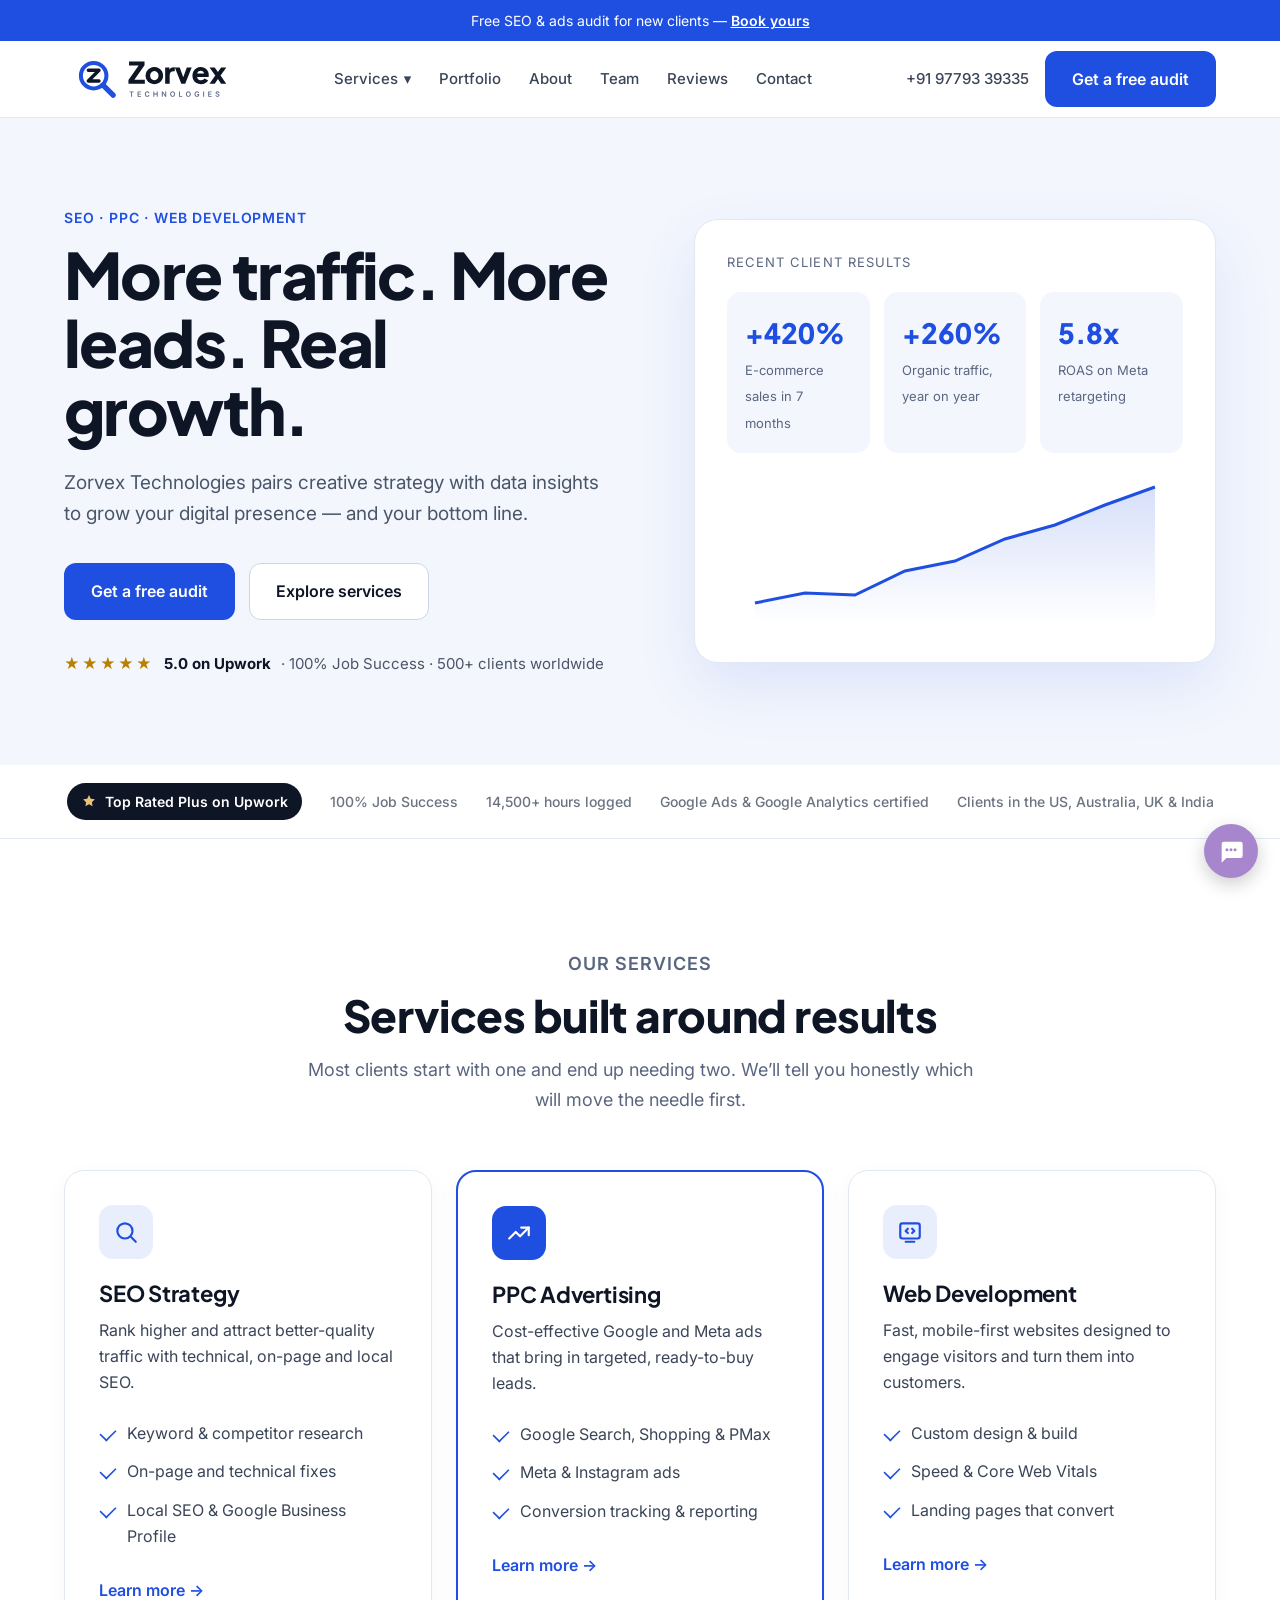
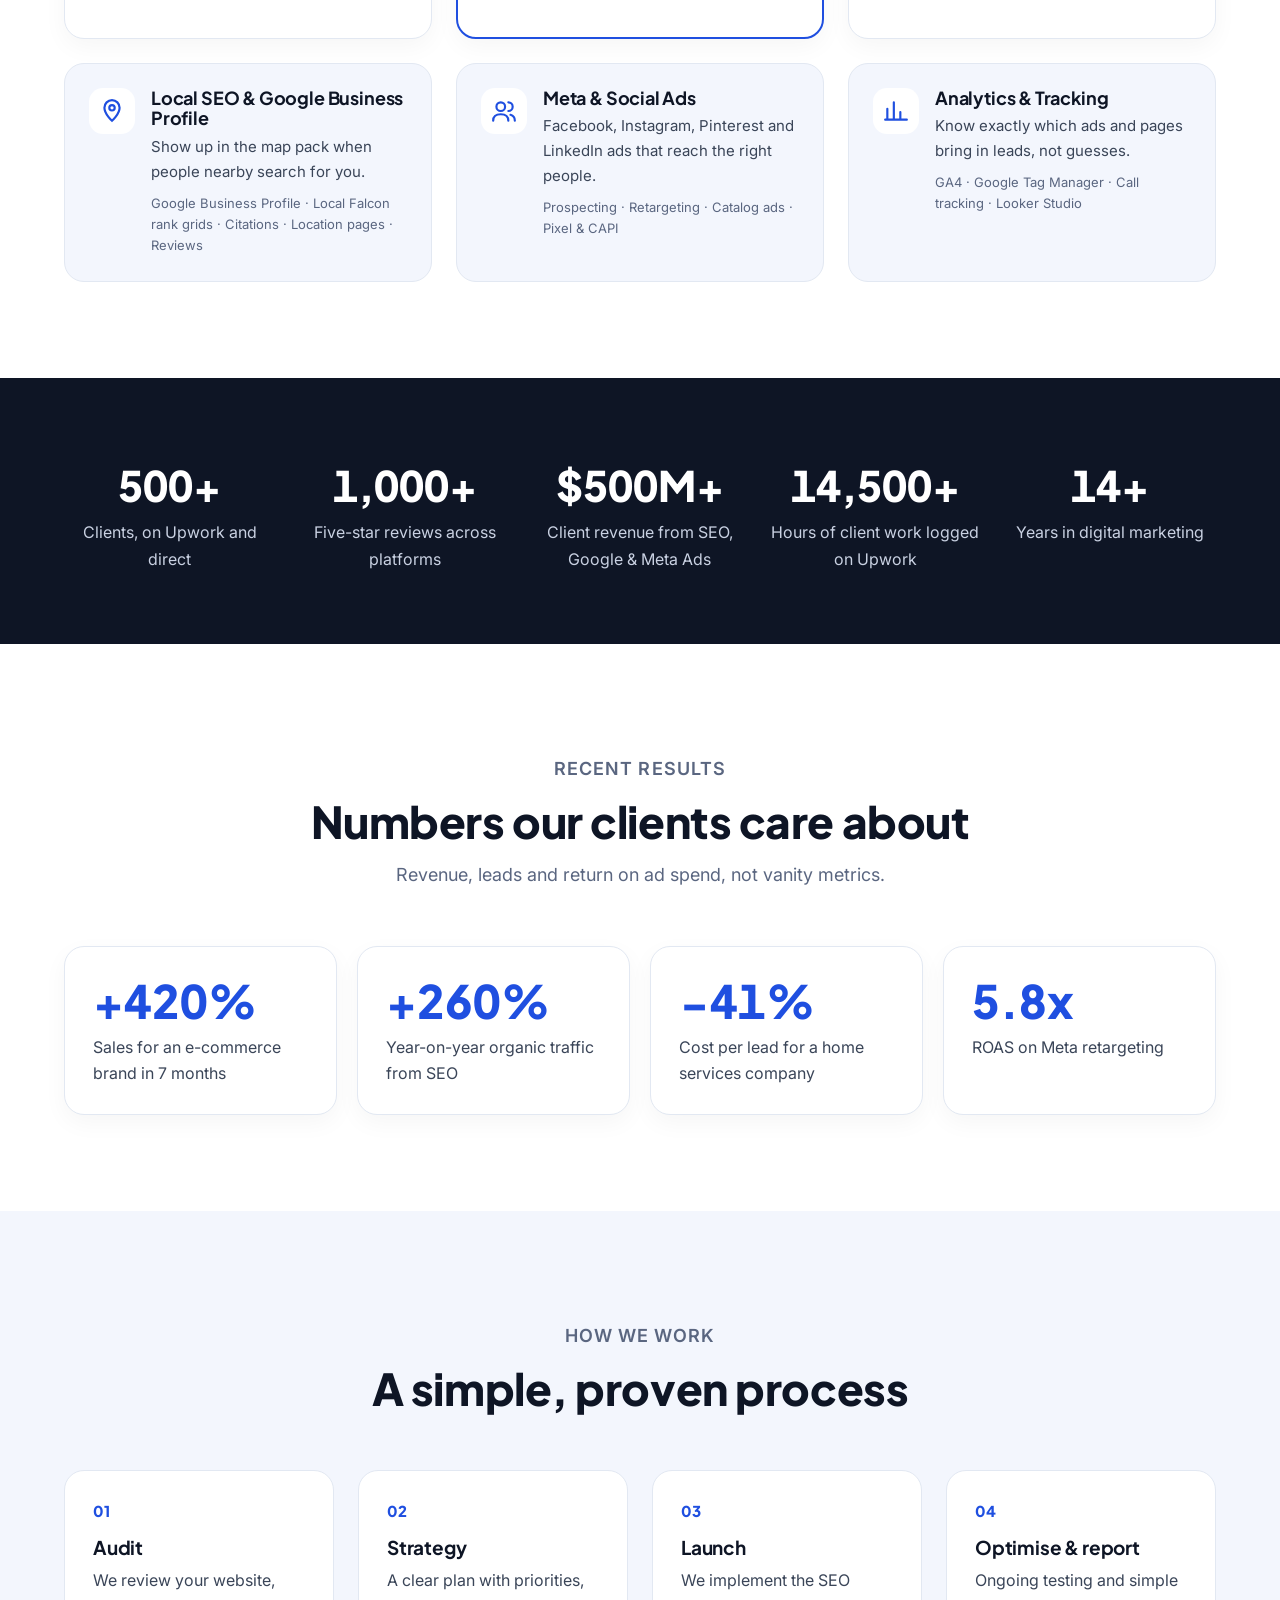
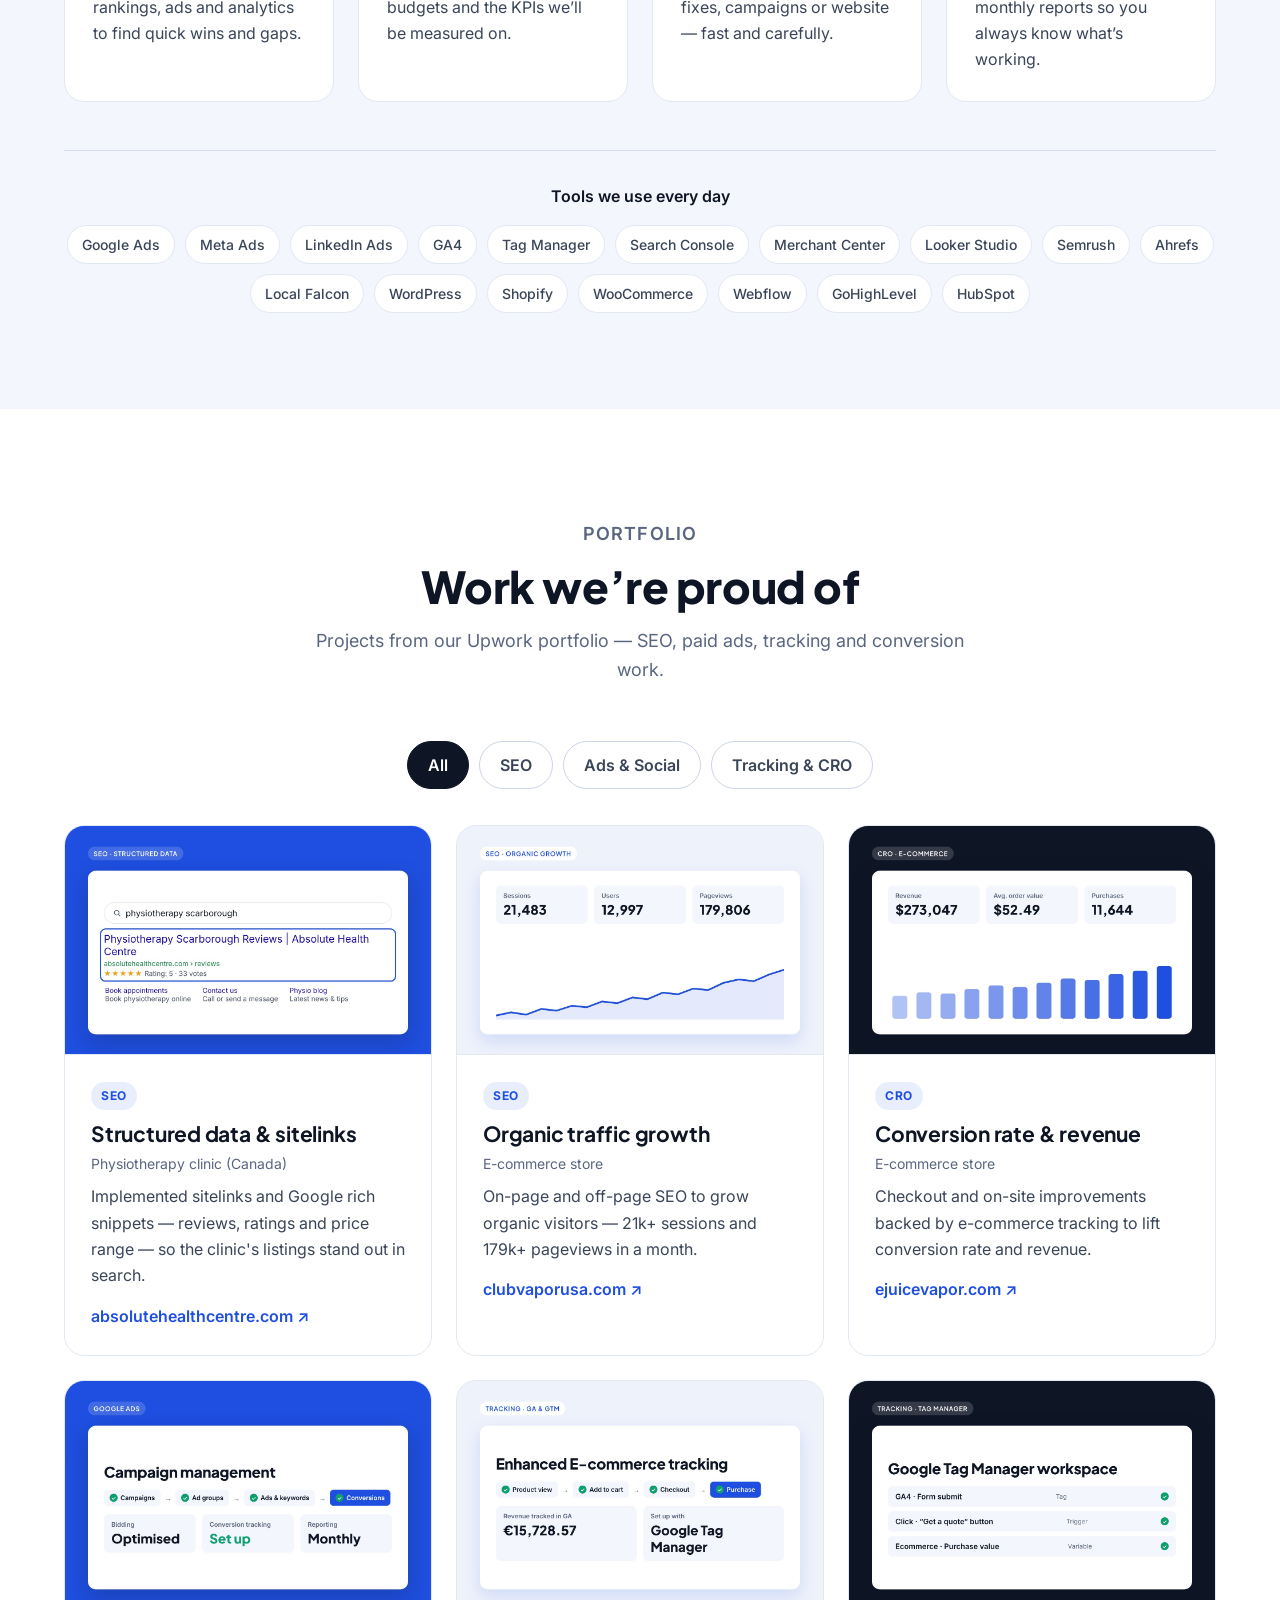
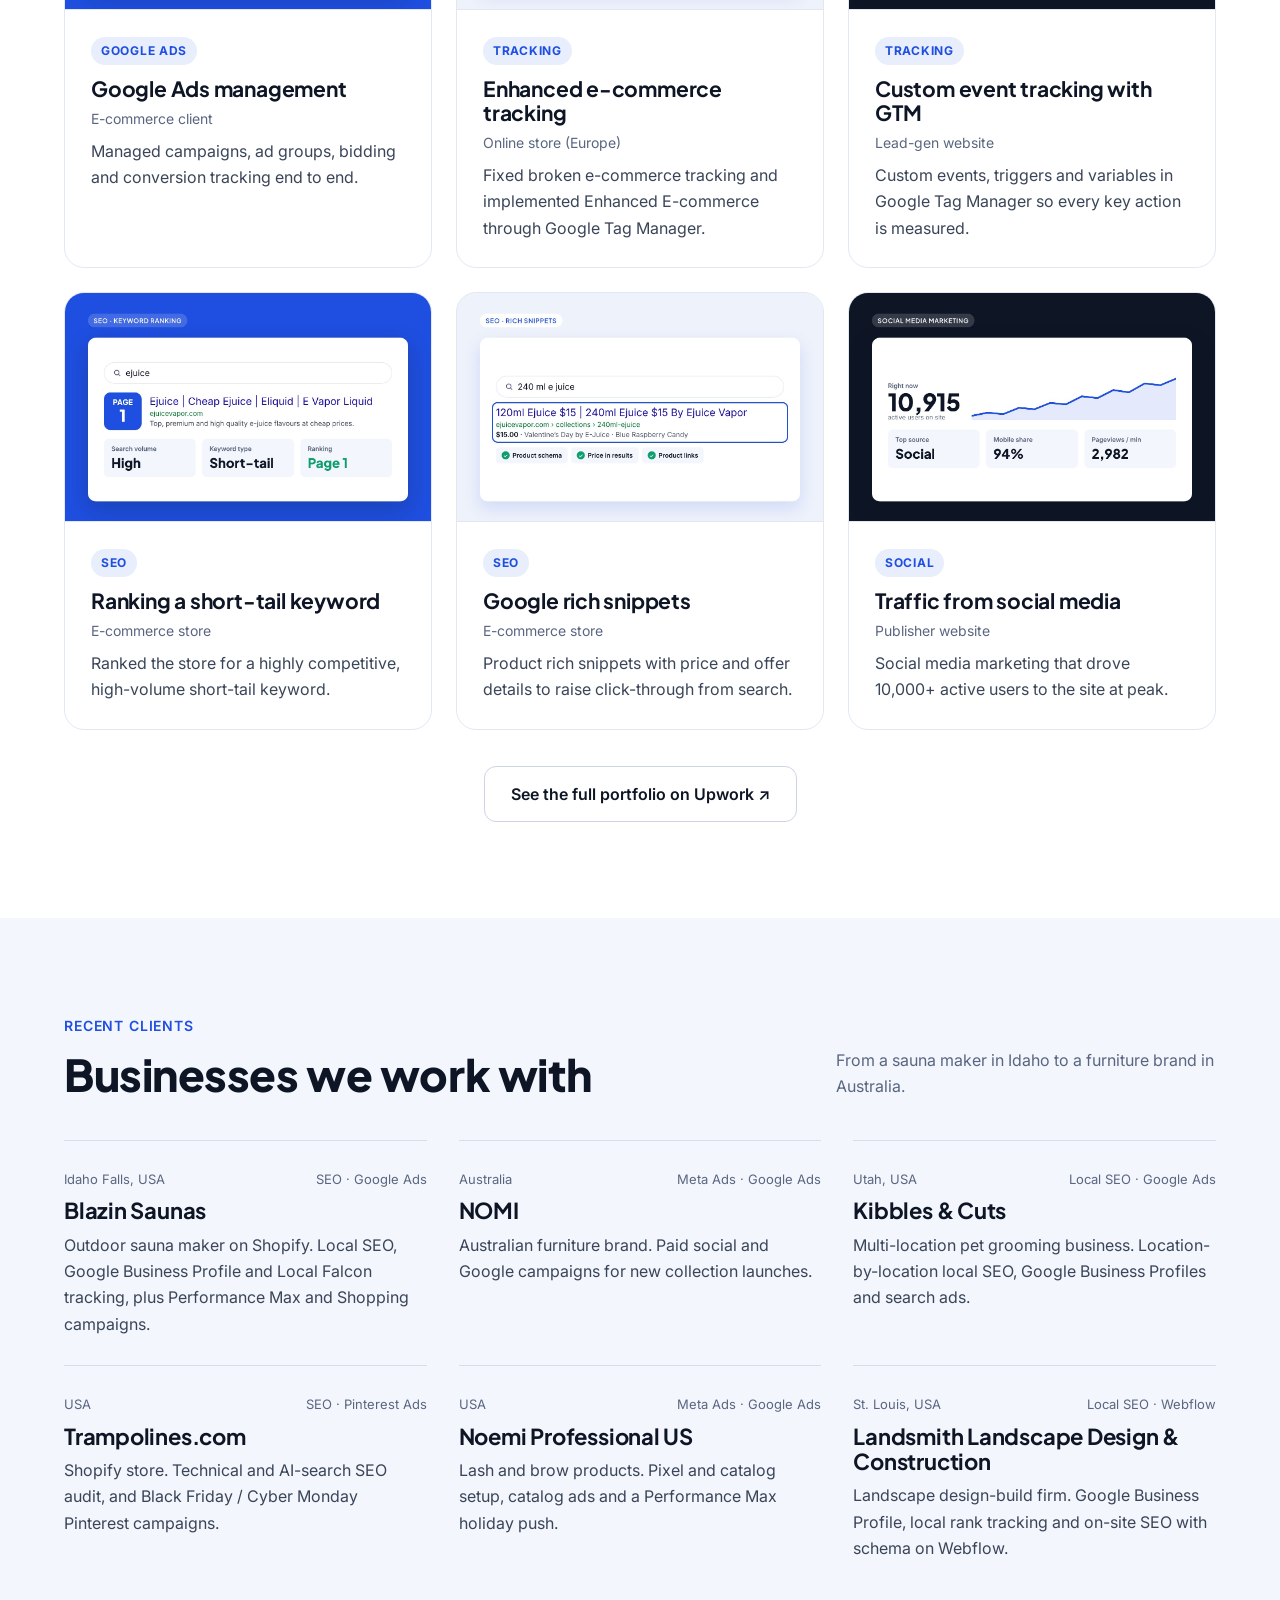
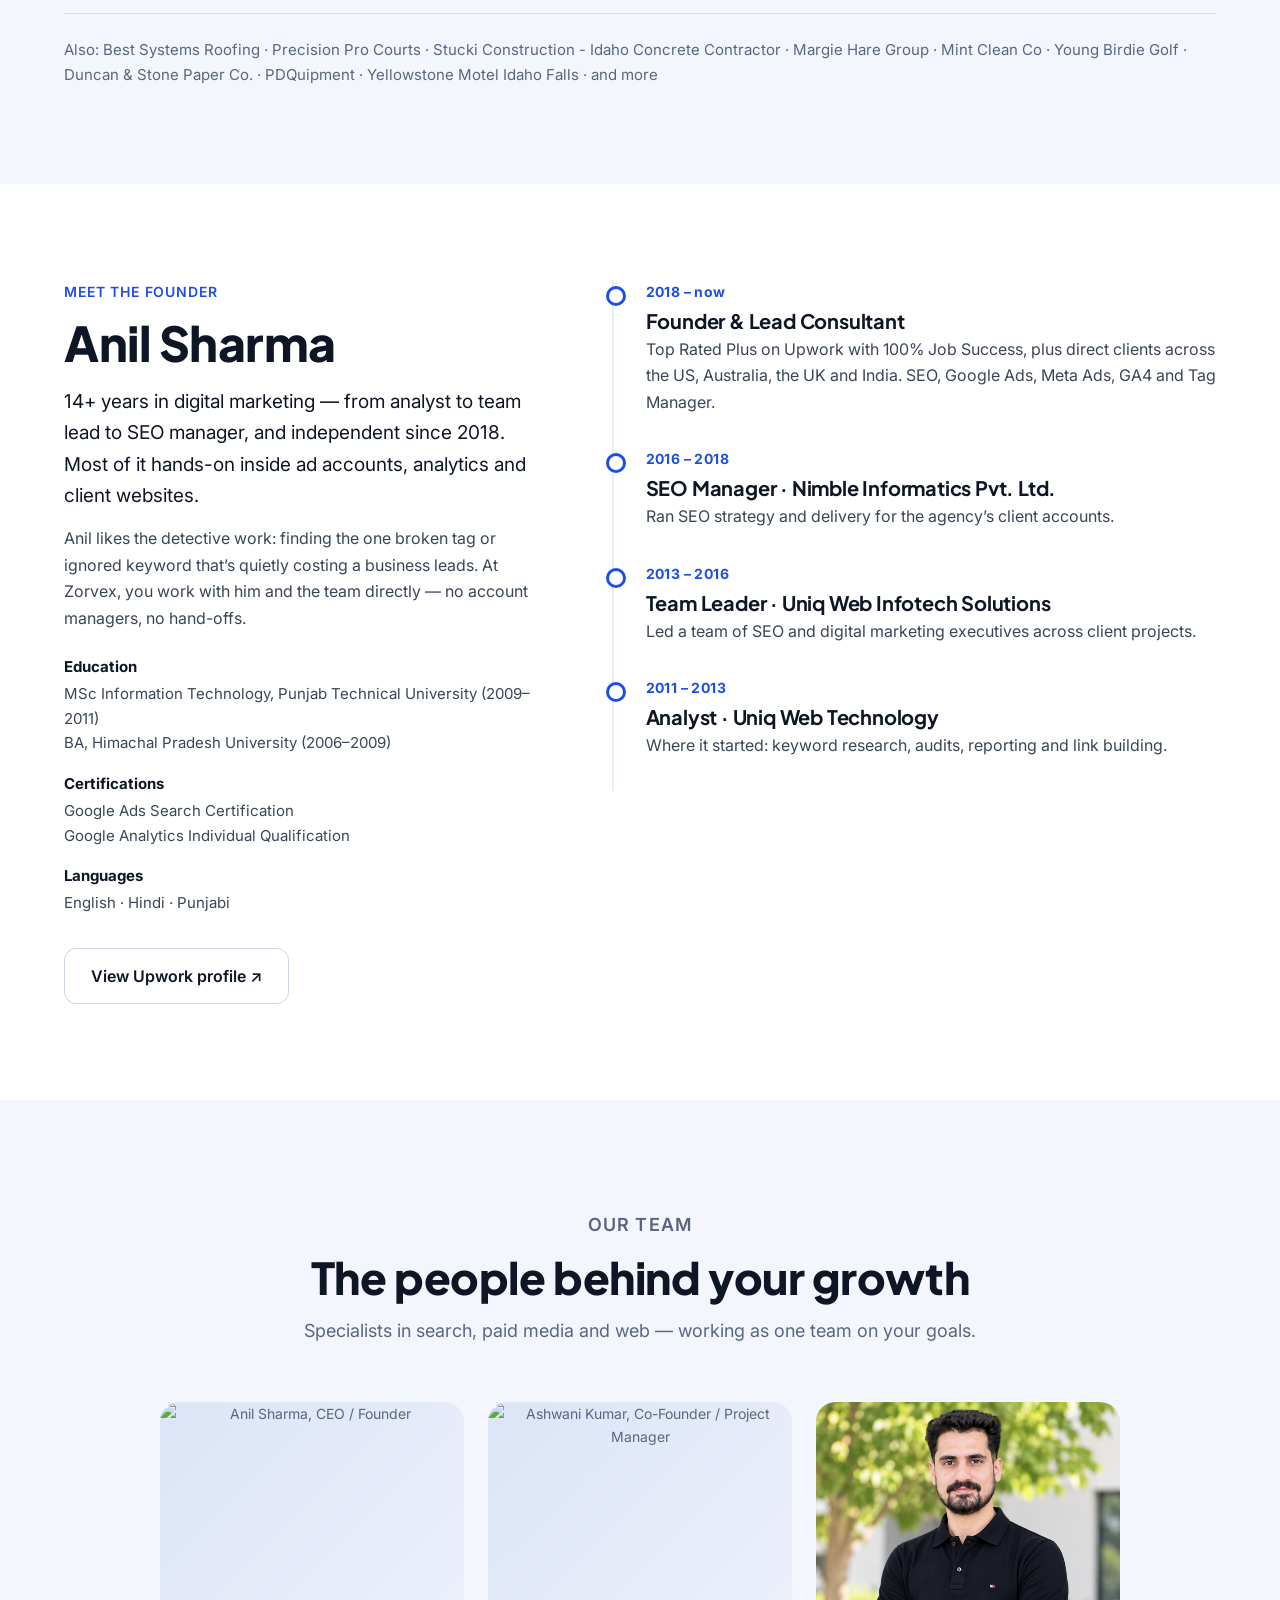
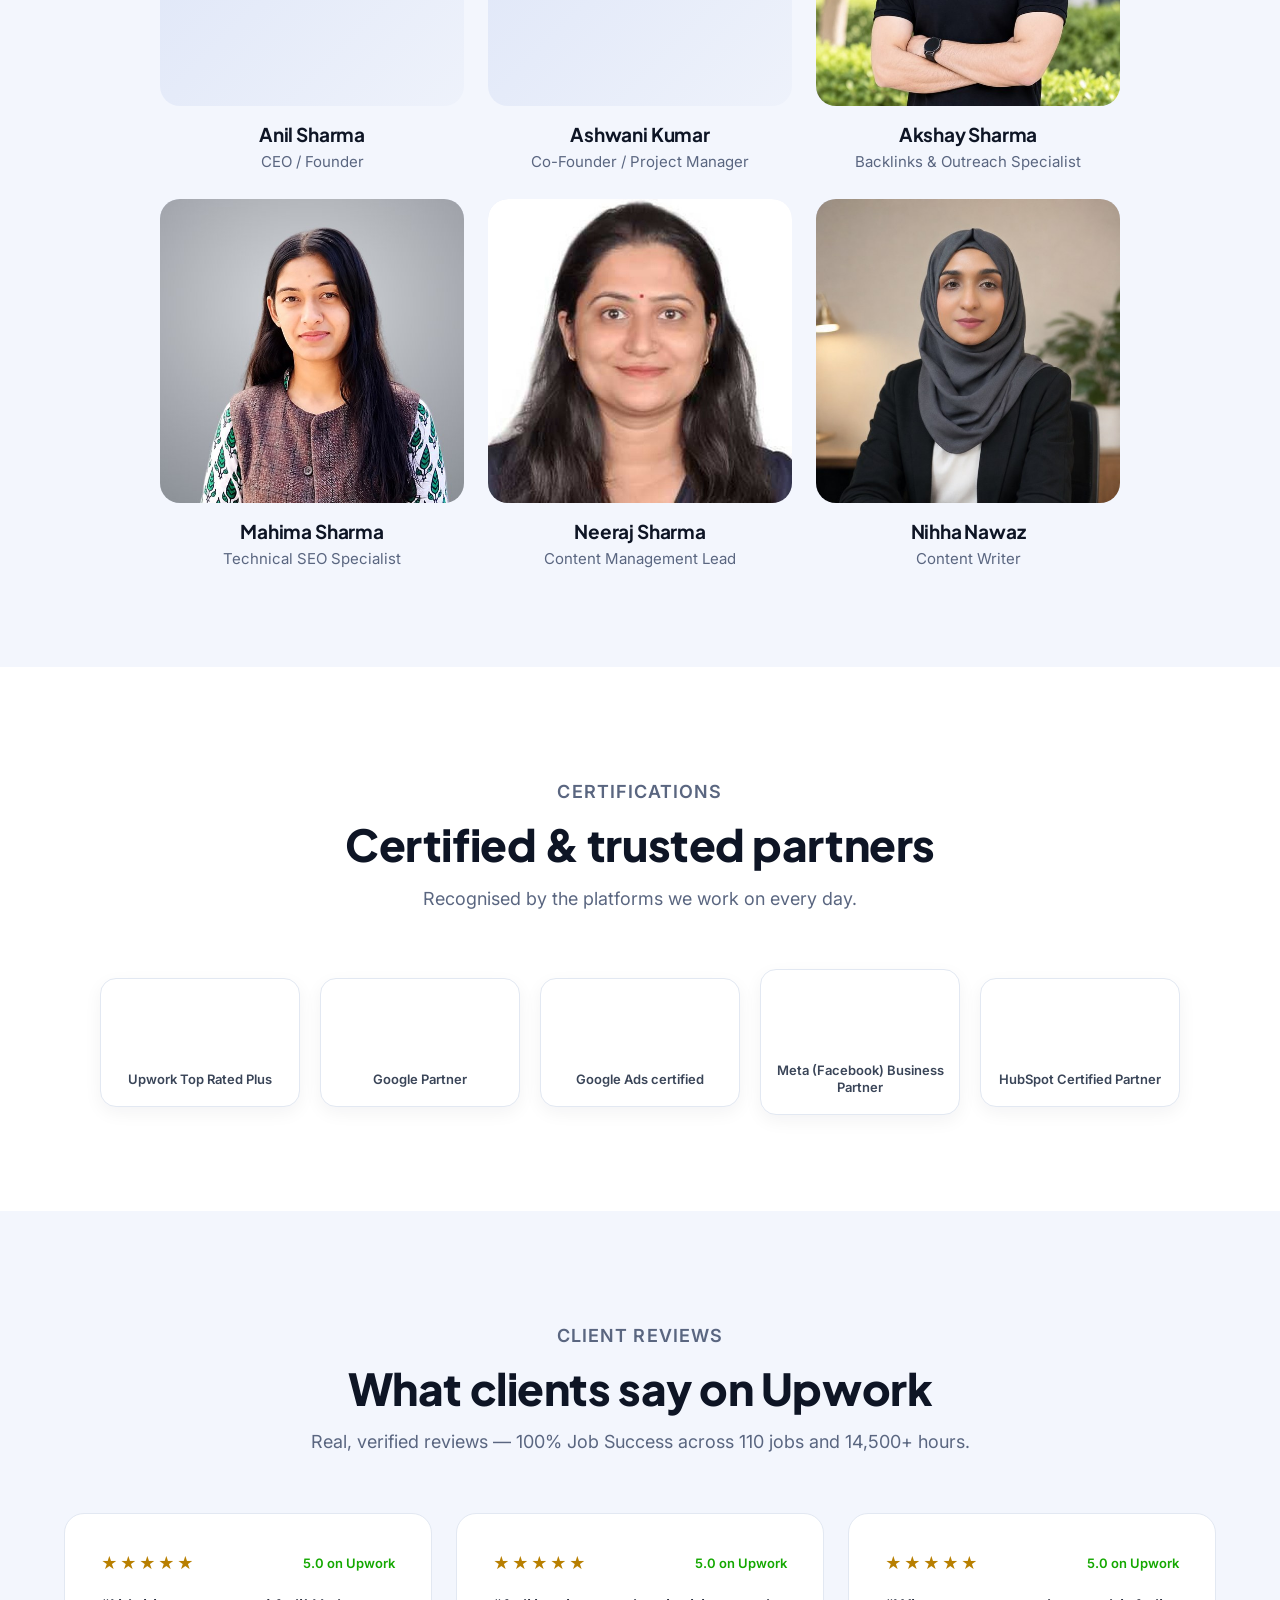
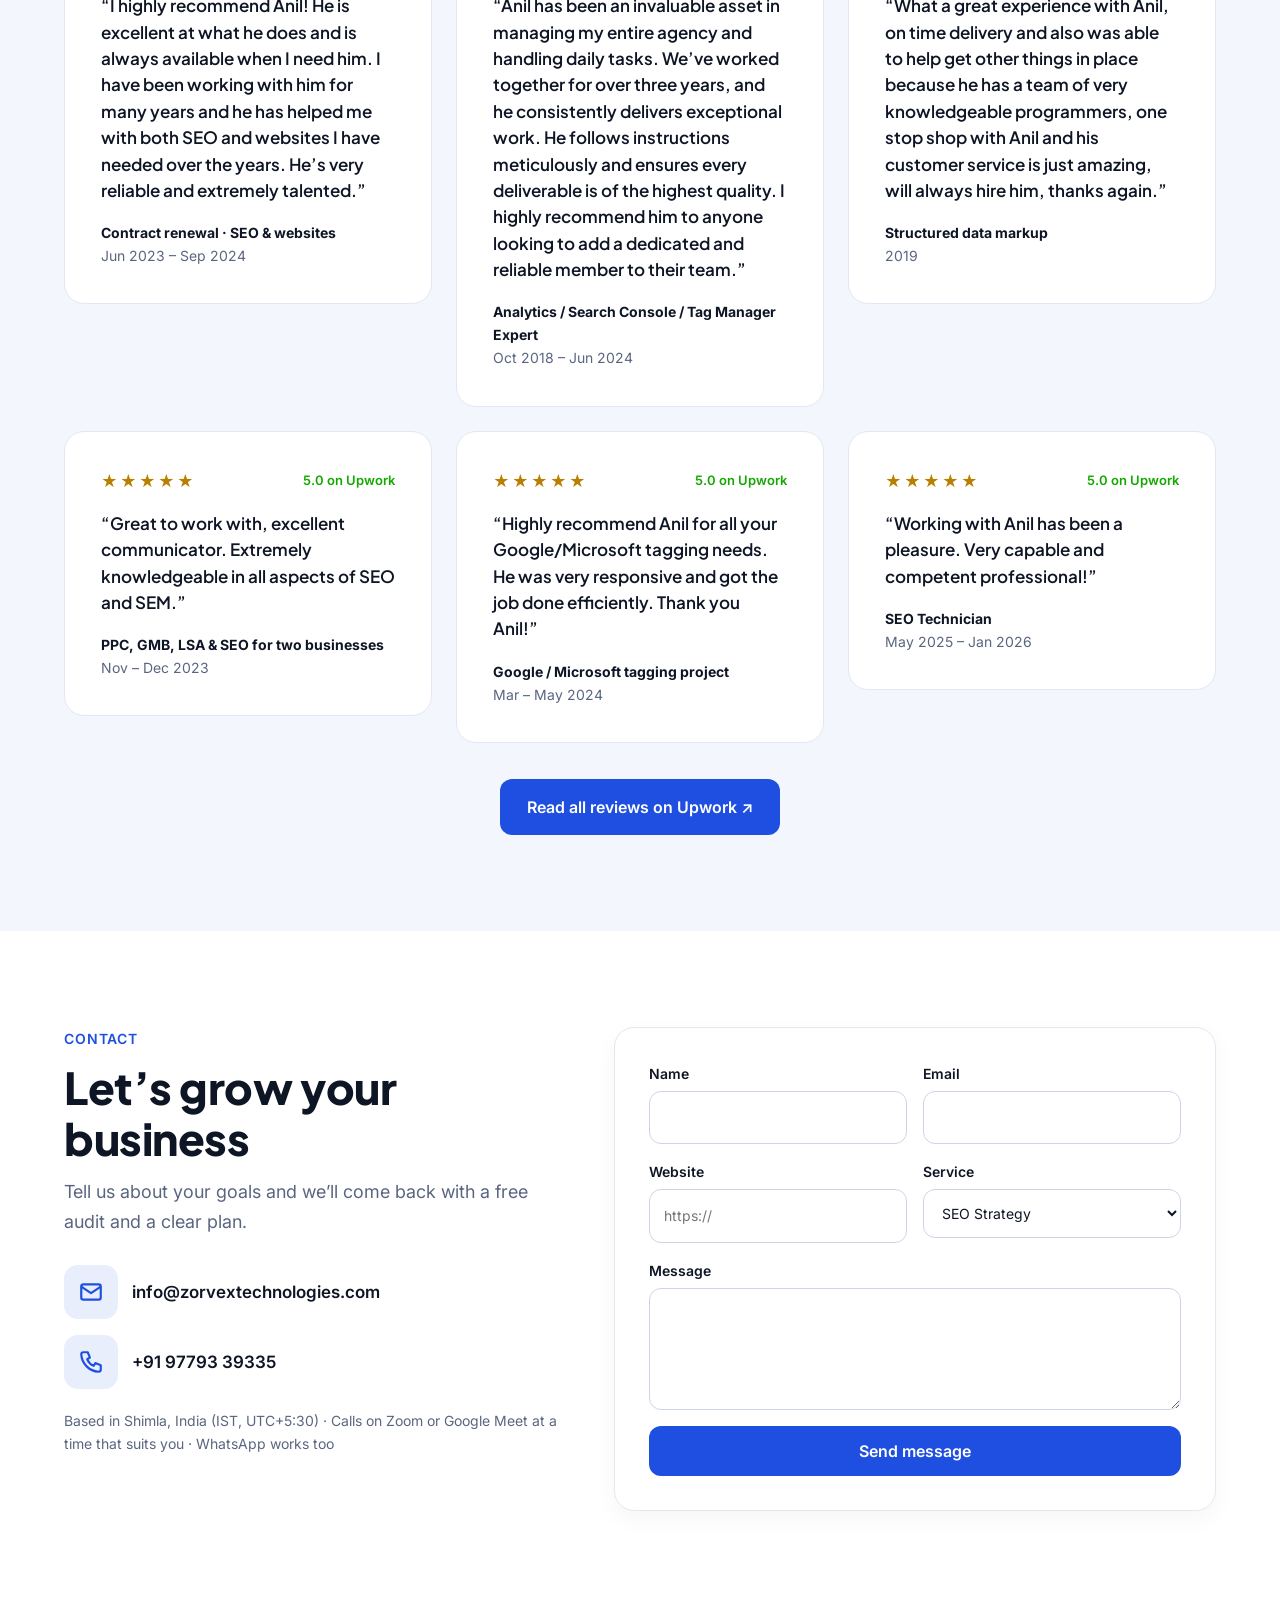
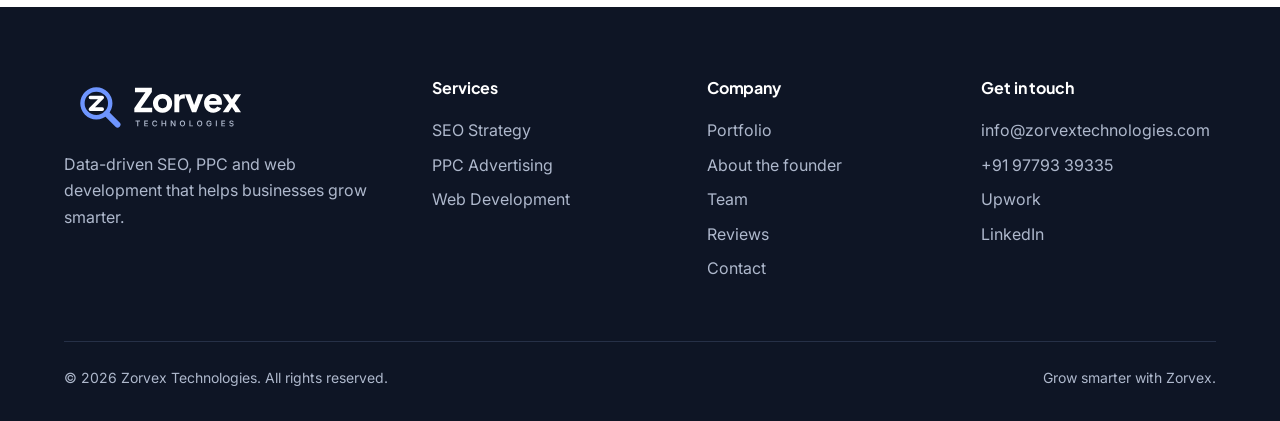
==== index.html @ f55318bd "Mahima Sharma: Technical SEO Specialist" ====
<!doctype html>
<html lang="en">
<head>
<meta charset="utf-8">
<meta name="viewport" content="width=device-width, initial-scale=1">
<!-- Google Tag Manager -->
<script>(function(w,d,s,l,i){w[l]=w[l]||[];w[l].push({'gtm.start':
new Date().getTime(),event:'gtm.js'});var f=d.getElementsByTagName(s)[0],
j=d.createElement(s),dl=l!='dataLayer'?'&l='+l:'';j.async=true;j.src=
'https://www.googletagmanager.com/gtm.js?id='+i+dl;f.parentNode.insertBefore(j,f);
})(window,document,'script','dataLayer','GTM-MH3J6WDZ');</script>
<!-- End Google Tag Manager -->
<title>SEO, Google Ads &amp; Web Development Agency | Zorvex Technologies</title>
<meta name="description" content="Zorvex Technologies is a digital marketing agency for SEO, Google &amp; Meta Ads, GA4 tracking and web development. Top Rated Plus on Upwork. Get a free audit.">
<meta name="robots" content="index, follow">
<link rel="canonical" href="https://zorvextechnologies.com/">
<meta name="theme-color" content="#1F4FE0">
<meta property="og:type" content="website">
<meta property="og:site_name" content="Zorvex Technologies">
<meta property="og:title" content="SEO, Google Ads &amp; Web Development Agency | Zorvex Technologies">
<meta property="og:description" content="Zorvex Technologies is a digital marketing agency for SEO, Google &amp; Meta Ads, GA4 tracking and web development. Top Rated Plus on Upwork. Get a free audit.">
<meta property="og:url" content="https://zorvextechnologies.com/">
<meta property="og:image" content="https://zorvextechnologies.com/assets/og-image.jpg">
<meta property="og:image:width" content="1200">
<meta property="og:image:height" content="630">
<meta property="og:locale" content="en_US">
<meta name="twitter:card" content="summary_large_image">
<meta name="twitter:title" content="SEO, Google Ads &amp; Web Development Agency | Zorvex Technologies">
<meta name="twitter:description" content="Zorvex Technologies is a digital marketing agency for SEO, Google &amp; Meta Ads, GA4 tracking and web development. Top Rated Plus on Upwork. Get a free audit.">
<meta name="twitter:image" content="https://zorvextechnologies.com/assets/og-image.jpg">
<script type="application/ld+json">{"@context": "https://schema.org", "@graph": [{"@type": "ProfessionalService", "@id": "https://zorvextechnologies.com/#organization", "name": "Zorvex Technologies", "url": "https://zorvextechnologies.com/", "logo": "https://zorvextechnologies.com/assets/zorvex-icon-512.png", "image": "https://zorvextechnologies.com/assets/og-image.jpg", "description": "Digital marketing agency offering SEO, Google Ads, Meta Ads, analytics tracking and web development for businesses in the US, Australia, the UK and India.", "email": "info@zorvextechnologies.com", "telephone": "+91-97793-39335", "address": {"@type": "PostalAddress", "addressLocality": "Shimla", "addressRegion": "Himachal Pradesh", "addressCountry": "IN"}, "areaServed": ["United States", "Australia", "United Kingdom", "India"], "founder": {"@type": "Person", "name": "Anil Sharma", "jobTitle": "Founder", "sameAs": ["https://www.upwork.com/freelancers/anils177", "https://www.linkedin.com/in/seo-expert-in-himachal-pradesh/", "https://anilsharma.co/"]}, "knowsAbout": ["Search Engine Optimization", "Local SEO", "Google Ads", "Meta Ads", "Google Analytics 4", "Google Tag Manager", "Web Development"], "sameAs": ["https://www.upwork.com/freelancers/anils177"]}, {"@type": "WebSite", "@id": "https://zorvextechnologies.com/#website", "url": "https://zorvextechnologies.com/", "name": "Zorvex Technologies", "publisher": {"@id": "https://zorvextechnologies.com/#organization"}}]}</script>
<link rel="preconnect" href="https://fonts.googleapis.com">
<link rel="preconnect" href="https://fonts.gstatic.com" crossorigin>
<link href="https://fonts.googleapis.com/css2?family=Plus+Jakarta+Sans:wght@600;700;800&family=Inter:wght@400;500;600&display=swap" rel="stylesheet">
<link rel="stylesheet" href="/assets/style.css?v=9">
<link rel="icon" href="/assets/favicon.svg" type="image/svg+xml">
<link rel="icon" href="/assets/favicon-32.png" sizes="32x32" type="image/png">
<link rel="apple-touch-icon" href="/assets/apple-touch-icon.png">
</head>
<body>
<!-- Google Tag Manager (noscript) -->
<noscript><iframe src="https://www.googletagmanager.com/ns.html?id=GTM-MH3J6WDZ" height="0" width="0" style="display:none;visibility:hidden"></iframe></noscript>
<!-- End Google Tag Manager (noscript) -->
<div class="topbar">Free SEO &amp; ads audit for new clients — <a href="/#contact">Book yours</a></div>
<header class="site-header">
  <div class="container header-inner">
    <a class="logo" href="/"><img src="/assets/zorvex-logo-horizontal.svg" alt="Zorvex Technologies" width="176" height="44"></a>
    <nav class="nav" aria-label="Main">
      <div class="nav-dropdown">
        <button type="button" aria-haspopup="true">Services <span aria-hidden="true">▾</span></button>
        <div class="dropdown-menu">
          <a href="/seo-services">SEO Strategy</a>
          <a href="/ppc-advertising">PPC Advertising</a>
          <a href="/web-development">Web Development</a>
        </div>
      </div>
      <a href="/#portfolio">Portfolio</a>
      <a href="/#about">About</a>
      <a href="/#team">Team</a>
      <a href="/#reviews">Reviews</a>
      <a href="/#contact">Contact</a>
    </nav>
    <div class="header-cta">
      <a class="header-phone" href="tel:+919779339335">+91 97793 39335</a>
      <a class="btn btn-primary" href="/#contact">Get a free audit</a>
      <button class="menu-toggle" type="button" aria-label="Open menu" aria-expanded="false">
        <svg width="22" height="22" viewBox="0 0 24 24" fill="none" stroke="#0E1525" stroke-width="2" stroke-linecap="round" aria-hidden="true"><path d="M4 7h16M4 12h16M4 17h16"/></svg>
      </button>
    </div>
  </div>
</header>
<main>

<section class="hero">
  <div class="container hero-inner">
    <div>
      <p class="eyebrow">SEO · PPC · Web Development</p>
      <h1>More traffic. More leads. Real growth.</h1>
      <p class="hero-lead">Zorvex Technologies pairs creative strategy with data insights to grow your digital presence — and your bottom line.</p>
      <div class="hero-actions">
        <a class="btn btn-primary" href="#contact">Get a free audit</a>
        <a class="btn btn-outline" href="#services">Explore services</a>
      </div>
      <div class="rating"><span class="stars" aria-hidden="true">★★★★★</span><strong style="color:#0E1525">5.0 on Upwork</strong> · 100% Job Success · 500+ clients worldwide</div>
    </div>
    <div class="hero-card" aria-label="Example client results">
      <p class="label">Recent client results</p>
      <div class="metric-grid">
        <div class="metric"><strong>+420%</strong><span>E-commerce sales in 7 months</span></div>
        <div class="metric"><strong>+260%</strong><span>Organic traffic, year on year</span></div>
        <div class="metric"><strong>5.8x</strong><span>ROAS on Meta retargeting</span></div>
      </div>
      <svg viewBox="0 0 400 150" aria-hidden="true"><defs><linearGradient id="g" x1="0" x2="0" y1="0" y2="1"><stop offset="0" stop-color="#1F4FE0" stop-opacity=".18"/><stop offset="1" stop-color="#1F4FE0" stop-opacity="0"/></linearGradient></defs><path d="M0 130 L50 120 L100 122 L150 98 L200 88 L250 66 L300 52 L350 32 L400 14 L400 150 L0 150Z" fill="url(#g)"/><polyline fill="none" stroke="#1F4FE0" stroke-width="3" points="0,130 50,120 100,122 150,98 200,88 250,66 300,52 350,32 400,14"/></svg>
    </div>
  </div>
</section>

<section class="trust-strip" aria-label="Track record">
  <div class="container trust-inner">
    <a class="trust-badge" href="https://www.upwork.com/freelancers/anils177" target="_blank" rel="noopener"><svg width="16" height="16" viewBox="0 0 24 24" fill="#E8C27A" aria-hidden="true"><path d="M12 3l2.7 5.6 6.1.9-4.4 4.3 1 6.1L12 17l-5.4 2.9 1-6.1L3.2 9.5l6.1-.9z"/></svg>Top Rated Plus on Upwork</a>
    <span>100% Job Success</span><span>14,500+ hours logged</span><span>Google Ads &amp; Google Analytics certified</span><span>Clients in the US, Australia, UK &amp; India</span>
  </div>
</section>

<section class="section" id="services">
  <div class="container">
    <div class="section-head">
      <p class="eyebrow">Our services</p>
      <h2>Services built around results</h2>
      <p>Most clients start with one and end up needing two. We’ll tell you honestly which will move the needle first.</p>
    </div>
    <div class="grid-3">
      <article class="card"><div class="icon-box"><svg viewBox="0 0 24 24" fill="none" stroke-width="2" stroke-linecap="round" aria-hidden="true"><circle cx="11" cy="11" r="7"/><path d="M21 21l-4.3-4.3"/></svg></div><h3>SEO Strategy</h3><p>Rank higher and attract better-quality traffic with technical, on-page and local SEO.</p><ul><li>Keyword &amp; competitor research</li><li>On-page and technical fixes</li><li>Local SEO &amp; Google Business Profile</li></ul><a class="card-link" href="/seo-services">Learn more →</a></article>
      <article class="card featured"><div class="icon-box"><svg viewBox="0 0 24 24" fill="none" stroke-width="2" stroke-linecap="round" stroke-linejoin="round" aria-hidden="true"><path d="M3 17l6-6 4 4 8-8"/><path d="M14 7h7v7"/></svg></div><h3>PPC Advertising</h3><p>Cost-effective Google and Meta ads that bring in targeted, ready-to-buy leads.</p><ul><li>Google Search, Shopping &amp; PMax</li><li>Meta &amp; Instagram ads</li><li>Conversion tracking &amp; reporting</li></ul><a class="card-link" href="/ppc-advertising">Learn more →</a></article>
      <article class="card"><div class="icon-box"><svg viewBox="0 0 24 24" fill="none" stroke-width="2" stroke-linecap="round" stroke-linejoin="round" aria-hidden="true"><rect x="3" y="4" width="18" height="14" rx="2"/><path d="M8 21h8M10 9l-2 2 2 2M14 9l2 2-2 2"/></svg></div><h3>Web Development</h3><p>Fast, mobile-first websites designed to engage visitors and turn them into customers.</p><ul><li>Custom design &amp; build</li><li>Speed &amp; Core Web Vitals</li><li>Landing pages that convert</li></ul><a class="card-link" href="/web-development">Learn more →</a></article>
    </div>
    <div class="more-services">
      <div class="mini-card"><span class="icon-box"><svg viewBox="0 0 24 24" fill="none" stroke-width="2" aria-hidden="true"><path d="M12 21s7-6.2 7-12a7 7 0 10-14 0c0 5.8 7 12 7 12z"/><circle cx="12" cy="9" r="2.5"/></svg></span><div><h3>Local SEO &amp; Google Business Profile</h3><p>Show up in the map pack when people nearby search for you.</p><p class="mini-points">Google Business Profile · Local Falcon rank grids · Citations · Location pages · Reviews</p></div></div><div class="mini-card"><span class="icon-box"><svg viewBox="0 0 24 24" fill="none" stroke-width="2" stroke-linecap="round" aria-hidden="true"><circle cx="9" cy="8" r="4"/><path d="M2 21c0-4 3-6 7-6s7 2 7 6M16 4a4 4 0 010 8M22 21c0-3-2-5-4-5.5"/></svg></span><div><h3>Meta &amp; Social Ads</h3><p>Facebook, Instagram, Pinterest and LinkedIn ads that reach the right people.</p><p class="mini-points">Prospecting · Retargeting · Catalog ads · Pixel &amp; CAPI</p></div></div><div class="mini-card"><span class="icon-box"><svg viewBox="0 0 24 24" fill="none" stroke-width="2" stroke-linecap="round" aria-hidden="true"><path d="M4 20V10M10 20V4M16 20v-7M22 20H2"/></svg></span><div><h3>Analytics &amp; Tracking</h3><p>Know exactly which ads and pages bring in leads, not guesses.</p><p class="mini-points">GA4 · Google Tag Manager · Call tracking · Looker Studio</p></div></div>
    </div>
  </div>
</section>

<section class="section-dark">
  <div class="container" style="padding:72px 24px">
    <div class="stats stats-5"><div><strong>500+</strong>Clients, on Upwork and direct</div><div><strong>1,000+</strong>Five-star reviews across platforms</div><div><strong>$500M+</strong>Client revenue from SEO, Google &amp; Meta Ads</div><div><strong>14,500+</strong>Hours of client work logged on Upwork</div><div><strong>14+</strong>Years in digital marketing</div></div>
  </div>
</section>

<section class="section">
  <div class="container">
    <div class="section-head"><p class="eyebrow">Recent results</p><h2>Numbers our clients care about</h2><p>Revenue, leads and return on ad spend, not vanity metrics.</p></div>
    <div class="results-grid"><div class="result-card"><strong>+420%</strong><span>Sales for an e-commerce brand in 7 months</span></div><div class="result-card"><strong>+260%</strong><span>Year-on-year organic traffic from SEO</span></div><div class="result-card"><strong>−41%</strong><span>Cost per lead for a home services company</span></div><div class="result-card"><strong>5.8x</strong><span>ROAS on Meta retargeting</span></div></div>
  </div>
</section>

<section class="section section-soft">
  <div class="container">
    <div class="section-head">
      <p class="eyebrow">How we work</p>
      <h2>A simple, proven process</h2>
    </div>
    <div class="steps">
      <div class="step"><h3>Audit</h3><p>We review your website, rankings, ads and analytics to find quick wins and gaps.</p></div>
      <div class="step"><h3>Strategy</h3><p>A clear plan with priorities, budgets and the KPIs we’ll be measured on.</p></div>
      <div class="step"><h3>Launch</h3><p>We implement the SEO fixes, campaigns or website — fast and carefully.</p></div>
      <div class="step"><h3>Optimise &amp; report</h3><p>Ongoing testing and simple monthly reports so you always know what’s working.</p></div>
    </div>
    <div class="tools"><p>Tools we use every day</p><ul><li>Google Ads</li><li>Meta Ads</li><li>LinkedIn Ads</li><li>GA4</li><li>Tag Manager</li><li>Search Console</li><li>Merchant Center</li><li>Looker Studio</li><li>Semrush</li><li>Ahrefs</li><li>Local Falcon</li><li>WordPress</li><li>Shopify</li><li>WooCommerce</li><li>Webflow</li><li>GoHighLevel</li><li>HubSpot</li></ul></div>
  </div>
</section>

<section class="section" id="portfolio">
  <div class="container">
    <div class="section-head">
      <p class="eyebrow">Portfolio</p>
      <h2>Work we’re proud of</h2>
      <p>Projects from our Upwork portfolio — SEO, paid ads, tracking and conversion work.</p>
    </div>
    <div class="filters" role="group" aria-label="Filter projects">
      <button class="filter-btn active" type="button" data-filter="all">All</button>
      <button class="filter-btn" type="button" data-filter="seo">SEO</button>
      <button class="filter-btn" type="button" data-filter="ads">Ads &amp; Social</button>
      <button class="filter-btn" type="button" data-filter="tracking">Tracking &amp; CRO</button>
    </div>
    <div class="grid-3"><article class="project" data-cat="seo"><div class="project-media"><img src="/assets/portfolio/structured-data.jpg?v=2" alt="Structured data &amp; sitelinks — project screenshot" loading="lazy" width="640" height="400"></div><div class="project-body"><span class="tag">SEO</span><h3>Structured data &amp; sitelinks</h3><p class="project-client">Physiotherapy clinic (Canada)</p><p>Implemented sitelinks and Google rich snippets — reviews, ratings and price range — so the clinic's listings stand out in search.</p><a class="card-link" href="https://absolutehealthcentre.com/" target="_blank" rel="noopener">absolutehealthcentre.com ↗</a></div></article><article class="project" data-cat="seo"><div class="project-media"><img src="/assets/portfolio/organic-traffic.jpg?v=2" alt="Organic traffic growth — project screenshot" loading="lazy" width="640" height="400"></div><div class="project-body"><span class="tag">SEO</span><h3>Organic traffic growth</h3><p class="project-client">E-commerce store</p><p>On-page and off-page SEO to grow organic visitors — 21k+ sessions and 179k+ pageviews in a month.</p><a class="card-link" href="https://clubvaporusa.com/" target="_blank" rel="noopener">clubvaporusa.com ↗</a></div></article><article class="project" data-cat="tracking"><div class="project-media"><img src="/assets/portfolio/conversion-rate.jpg?v=2" alt="Conversion rate &amp; revenue — project screenshot" loading="lazy" width="640" height="400"></div><div class="project-body"><span class="tag">CRO</span><h3>Conversion rate &amp; revenue</h3><p class="project-client">E-commerce store</p><p>Checkout and on-site improvements backed by e-commerce tracking to lift conversion rate and revenue.</p><a class="card-link" href="https://ejuicevapor.com/" target="_blank" rel="noopener">ejuicevapor.com ↗</a></div></article><article class="project" data-cat="ads"><div class="project-media"><img src="/assets/portfolio/google-ads.jpg?v=2" alt="Google Ads management — project screenshot" loading="lazy" width="640" height="400"></div><div class="project-body"><span class="tag">Google Ads</span><h3>Google Ads management</h3><p class="project-client">E-commerce client</p><p>Managed campaigns, ad groups, bidding and conversion tracking end to end.</p></div></article><article class="project" data-cat="tracking"><div class="project-media"><img src="/assets/portfolio/enhanced-ecommerce.jpg?v=2" alt="Enhanced e-commerce tracking — project screenshot" loading="lazy" width="640" height="400"></div><div class="project-body"><span class="tag">Tracking</span><h3>Enhanced e-commerce tracking</h3><p class="project-client">Online store (Europe)</p><p>Fixed broken e-commerce tracking and implemented Enhanced E-commerce through Google Tag Manager.</p></div></article><article class="project" data-cat="tracking"><div class="project-media"><img src="/assets/portfolio/custom-event-gtm.jpg?v=2" alt="Custom event tracking with GTM — project screenshot" loading="lazy" width="640" height="400"></div><div class="project-body"><span class="tag">Tracking</span><h3>Custom event tracking with GTM</h3><p class="project-client">Lead-gen website</p><p>Custom events, triggers and variables in Google Tag Manager so every key action is measured.</p></div></article><article class="project" data-cat="seo"><div class="project-media"><img src="/assets/portfolio/short-tail-seo.jpg?v=2" alt="Ranking a short-tail keyword — project screenshot" loading="lazy" width="640" height="400"></div><div class="project-body"><span class="tag">SEO</span><h3>Ranking a short-tail keyword</h3><p class="project-client">E-commerce store</p><p>Ranked the store for a highly competitive, high-volume short-tail keyword.</p></div></article><article class="project" data-cat="seo"><div class="project-media"><img src="/assets/portfolio/rich-snippets.jpg?v=2" alt="Google rich snippets — project screenshot" loading="lazy" width="640" height="400"></div><div class="project-body"><span class="tag">SEO</span><h3>Google rich snippets</h3><p class="project-client">E-commerce store</p><p>Product rich snippets with price and offer details to raise click-through from search.</p></div></article><article class="project" data-cat="ads"><div class="project-media"><img src="/assets/portfolio/social-traffic.jpg?v=2" alt="Traffic from social media — project screenshot" loading="lazy" width="640" height="400"></div><div class="project-body"><span class="tag">Social</span><h3>Traffic from social media</h3><p class="project-client">Publisher website</p><p>Social media marketing that drove 10,000+ active users to the site at peak.</p></div></article></div>
    <p style="text-align:center;margin-top:36px"><a class="btn btn-outline" href="https://www.upwork.com/freelancers/anils177" target="_blank" rel="noopener">See the full portfolio on Upwork ↗</a></p>
  </div>
</section>

<section class="section section-soft" id="clients">
  <div class="container">
    <div class="row-head"><div><p class="eyebrow">Recent clients</p><h2>Businesses we work with</h2></div><p style="max-width:380px;color:#5A6680">From a sauna maker in Idaho to a furniture brand in Australia.</p></div>
    <div class="clients-grid"><article class="client"><p class="client-meta"><span>Idaho Falls, USA</span><span>SEO · Google Ads</span></p><h3>Blazin Saunas</h3><p>Outdoor sauna maker on Shopify. Local SEO, Google Business Profile and Local Falcon tracking, plus Performance Max and Shopping campaigns.</p></article><article class="client"><p class="client-meta"><span>Australia</span><span>Meta Ads · Google Ads</span></p><h3>NOMI</h3><p>Australian furniture brand. Paid social and Google campaigns for new collection launches.</p></article><article class="client"><p class="client-meta"><span>Utah, USA</span><span>Local SEO · Google Ads</span></p><h3>Kibbles &amp; Cuts</h3><p>Multi-location pet grooming business. Location-by-location local SEO, Google Business Profiles and search ads.</p></article><article class="client"><p class="client-meta"><span>USA</span><span>SEO · Pinterest Ads</span></p><h3>Trampolines.com</h3><p>Shopify store. Technical and AI-search SEO audit, and Black Friday / Cyber Monday Pinterest campaigns.</p></article><article class="client"><p class="client-meta"><span>USA</span><span>Meta Ads · Google Ads</span></p><h3>Noemi Professional US</h3><p>Lash and brow products. Pixel and catalog setup, catalog ads and a Performance Max holiday push.</p></article><article class="client"><p class="client-meta"><span>St. Louis, USA</span><span>Local SEO · Webflow</span></p><h3>Landsmith Landscape Design &amp; Construction</h3><p>Landscape design-build firm. Google Business Profile, local rank tracking and on-site SEO with schema on Webflow.</p></article></div>
    <p class="also">Also: Best Systems Roofing · Precision Pro Courts · Stucki Construction - Idaho Concrete Contractor · Margie Hare Group · Mint Clean Co · Young Birdie Golf · Duncan &amp; Stone Paper Co. · PDQuipment · Yellowstone Motel Idaho Falls · and more</p>
  </div>
</section>

<section class="section" id="about">
  <div class="container founder">
    <div class="founder-intro">
      <p class="eyebrow">Meet the founder</p>
      <h2>Anil Sharma</h2>
      <p class="founder-lead">14+ years in digital marketing — from analyst to team lead to SEO manager, and independent since 2018. Most of it hands-on inside ad accounts, analytics and client websites.</p>
      <p>Anil likes the detective work: finding the one broken tag or ignored keyword that’s quietly costing a business leads. At Zorvex, you work with him and the team directly — no account managers, no hand-offs.</p>
      <dl class="founder-facts">
        <div><dt>Education</dt><dd>MSc Information Technology, Punjab Technical University (2009–2011)<br>BA, Himachal Pradesh University (2006–2009)</dd></div>
        <div><dt>Certifications</dt><dd>Google Ads Search Certification<br>Google Analytics Individual Qualification</dd></div>
        <div><dt>Languages</dt><dd>English · Hindi · Punjabi</dd></div>
      </dl>
      <a class="btn btn-outline" href="https://www.upwork.com/freelancers/anils177" target="_blank" rel="noopener" style="margin-top:8px">View Upwork profile ↗</a>
    </div>
    <ol class="timeline"><li><span class="tl-year">2018 – now</span><div><h3>Founder &amp; Lead Consultant</h3><p>Top Rated Plus on Upwork with 100% Job Success, plus direct clients across the US, Australia, the UK and India. SEO, Google Ads, Meta Ads, GA4 and Tag Manager.</p></div></li><li><span class="tl-year">2016 – 2018</span><div><h3>SEO Manager · Nimble Informatics Pvt. Ltd.</h3><p>Ran SEO strategy and delivery for the agency’s client accounts.</p></div></li><li><span class="tl-year">2013 – 2016</span><div><h3>Team Leader · Uniq Web Infotech Solutions</h3><p>Led a team of SEO and digital marketing executives across client projects.</p></div></li><li><span class="tl-year">2011 – 2013</span><div><h3>Analyst · Uniq Web Technology</h3><p>Where it started: keyword research, audits, reporting and link building.</p></div></li></ol>
  </div>
</section>

<section class="section section-soft" id="team">
  <div class="container">
    <div class="section-head">
      <p class="eyebrow">Our team</p>
      <h2>The people behind your growth</h2>
      <p>Specialists in search, paid media and web — working as one team on your goals.</p>
    </div>
    <div class="grid-3 team-grid">
      <div class="member"><div class="avatar has-bio" tabindex="0" aria-label="Anil Sharma: show bio"><img src="https://uniqwebinfotech.com/wp-content/uploads/2021/08/145297904_4933394603401630_9110171836226956619_n.jpg" onerror="this.onerror=null;this.src='https://uniqwebinfotech.com/wp-content/uploads/2021/08/145297904_4933394603401630_9110171836226956619_n-150x150.jpg'" alt="Anil Sharma, CEO / Founder" loading="lazy" width="300" height="300"><div class="member-overlay"><p>Founder with 14+ years in SEO and paid ads. Top Rated Plus on Upwork, Anil sets the strategy and still works hands-on in client accounts.</p></div></div><h3>Anil Sharma</h3><p>CEO / Founder</p></div>
      <div class="member"><div class="avatar has-bio" tabindex="0" aria-label="Ashwani Kumar: show bio"><img src="https://uniqwebinfotech.com/wp-content/uploads/2021/08/51112675_2244197755822751_1738142791898234880_n.jpg" onerror="this.onerror=null;this.src='https://uniqwebinfotech.com/wp-content/uploads/2021/08/51112675_2244197755822751_1738142791898234880_n-150x150.jpg'" alt="Ashwani Kumar, Co-Founder / Project Manager" loading="lazy" width="300" height="300"><div class="member-overlay"><p>Co-founder and project manager. Ashwani keeps every project on schedule, coordinates the team and makes sure clients always know what’s next.</p></div></div><h3>Ashwani Kumar</h3><p>Co-Founder / Project Manager</p></div>
      <div class="member"><div class="avatar has-bio" tabindex="0" aria-label="Akshay Sharma: show bio"><img src="/assets/team/akshay-sharma.jpg" alt="Akshay Sharma, Backlinks &amp; Outreach Specialist" loading="lazy" width="300" height="300"><div class="member-overlay"><p>Finds the right websites, builds relationships with their editors and earns high-quality backlinks that grow our clients’ authority and rankings.</p></div></div><h3>Akshay Sharma</h3><p>Backlinks &amp; Outreach Specialist</p></div>
      <div class="member"><div class="avatar has-bio" tabindex="0" aria-label="Mahima Sharma: show bio"><img src="/assets/team/mahima-sharma.jpg" alt="Mahima Sharma, Technical SEO Specialist" loading="lazy" width="300" height="300"><div class="member-overlay"><p>Audits site speed, crawling, indexing and structured data, then fixes the technical issues that stop clients’ pages from ranking.</p></div></div><h3>Mahima Sharma</h3><p>Technical SEO Specialist</p></div>
      <div class="member"><div class="avatar has-bio" tabindex="0" aria-label="Neeraj Sharma: show bio"><img src="/assets/team/neeraj-sharma.jpg" alt="Neeraj Sharma, Content Management Lead" loading="lazy" width="300" height="300"><div class="member-overlay"><p>Leads content at Zorvex, planning and editing the website copy, service pages and blog posts that help clients rank and win enquiries.</p></div></div><h3>Neeraj Sharma</h3><p>Content Management Lead</p></div>
      <div class="member"><div class="avatar has-bio" tabindex="0" aria-label="Nihha Nawaz: show bio"><img src="/assets/team/nihha-nawaz.jpg" alt="Nihha Nawaz, Content Writer" loading="lazy" width="300" height="300"><div class="member-overlay"><p>Writes the blog posts, service pages and web copy that turn search traffic into enquiries. Clear, friendly and written for real readers first.</p></div></div><h3>Nihha Nawaz</h3><p>Content Writer</p></div>
    </div>
  </div>
</section>

<section class="section badges" aria-labelledby="cert-title">
  <div class="container">
    <div class="section-head"><p class="eyebrow">Certifications</p><h2 id="cert-title">Certified &amp; trusted partners</h2><p>Recognised by the platforms we work on every day.</p></div>
    <ul class="badge-row"><li><img src="https://anilsharma.co/wp-content/uploads/2023/02/top-rated-plus-x2-1.png" alt="" loading="lazy"><span>Upwork Top Rated Plus</span></li><li><img src="https://anilsharma.co/wp-content/uploads/2023/02/Google-Partner.png" alt="" loading="lazy"><span>Google Partner</span></li><li><img src="https://anilsharma.co/wp-content/uploads/2023/02/Google-certification-1024x351-1.jpeg" alt="" loading="lazy"><span>Google Ads certified</span></li><li><img src="https://anilsharma.co/wp-content/uploads/2023/02/Fb-Partner.jpg" alt="" loading="lazy"><span>Meta (Facebook) Business Partner</span></li><li><img src="https://anilsharma.co/wp-content/uploads/2023/02/HubSpot-certified-partner-2.png" alt="" loading="lazy"><span>HubSpot Certified Partner</span></li></ul>
  </div>
</section>

<section class="section section-soft" id="reviews">
  <div class="container">
    <div class="section-head"><p class="eyebrow">Client reviews</p><h2>What clients say on Upwork</h2><p>Real, verified reviews — 100% Job Success across 110 jobs and 14,500+ hours.</p></div>
    <div class="reviews-grid"><figure class="quote review"><div class="review-top"><span class="stars" aria-label="5 out of 5 stars">★★★★★</span><span class="review-src">5.0 on Upwork</span></div><blockquote>“I highly recommend Anil! He is excellent at what he does and is always available when I need him. I have been working with him for many years and he has helped me with both SEO and websites I have needed over the years. He’s very reliable and extremely talented.”</blockquote><figcaption><strong>Contract renewal · SEO &amp; websites</strong><span>Jun 2023 – Sep 2024</span></figcaption></figure><figure class="quote review"><div class="review-top"><span class="stars" aria-label="5 out of 5 stars">★★★★★</span><span class="review-src">5.0 on Upwork</span></div><blockquote>“Anil has been an invaluable asset in managing my entire agency and handling daily tasks. We’ve worked together for over three years, and he consistently delivers exceptional work. He follows instructions meticulously and ensures every deliverable is of the highest quality. I highly recommend him to anyone looking to add a dedicated and reliable member to their team.”</blockquote><figcaption><strong>Analytics / Search Console / Tag Manager Expert</strong><span>Oct 2018 – Jun 2024</span></figcaption></figure><figure class="quote review"><div class="review-top"><span class="stars" aria-label="5 out of 5 stars">★★★★★</span><span class="review-src">5.0 on Upwork</span></div><blockquote>“What a great experience with Anil, on time delivery and also was able to help get other things in place because he has a team of very knowledgeable programmers, one stop shop with Anil and his customer service is just amazing, will always hire him, thanks again.”</blockquote><figcaption><strong>Structured data markup</strong><span>2019</span></figcaption></figure><figure class="quote review"><div class="review-top"><span class="stars" aria-label="5 out of 5 stars">★★★★★</span><span class="review-src">5.0 on Upwork</span></div><blockquote>“Great to work with, excellent communicator. Extremely knowledgeable in all aspects of SEO and SEM.”</blockquote><figcaption><strong>PPC, GMB, LSA &amp; SEO for two businesses</strong><span>Nov – Dec 2023</span></figcaption></figure><figure class="quote review"><div class="review-top"><span class="stars" aria-label="5 out of 5 stars">★★★★★</span><span class="review-src">5.0 on Upwork</span></div><blockquote>“Highly recommend Anil for all your Google/Microsoft tagging needs. He was very responsive and got the job done efficiently. Thank you Anil!”</blockquote><figcaption><strong>Google / Microsoft tagging project</strong><span>Mar – May 2024</span></figcaption></figure><figure class="quote review"><div class="review-top"><span class="stars" aria-label="5 out of 5 stars">★★★★★</span><span class="review-src">5.0 on Upwork</span></div><blockquote>“Working with Anil has been a pleasure. Very capable and competent professional!”</blockquote><figcaption><strong>SEO Technician</strong><span>May 2025 – Jan 2026</span></figcaption></figure></div>
    <p style="text-align:center;margin-top:36px"><a class="btn btn-primary" href="https://www.upwork.com/freelancers/anils177" target="_blank" rel="noopener">Read all reviews on Upwork ↗</a></p>
  </div>
</section>

<section class="section" id="contact">
  <div class="container contact-grid">
    <div>
      <p class="eyebrow">Contact</p>
      <h2 style="font-size:clamp(30px,3.6vw,44px);font-weight:800">Let’s grow your business</h2>
      <p style="margin-top:14px;font-size:18px;color:#5A6680">Tell us about your goals and we’ll come back with a free audit and a clear plan.</p>
      <div class="contact-list">
        <a href="mailto:info@zorvextechnologies.com"><span class="icon-box"><svg viewBox="0 0 24 24" fill="none" stroke-width="2" stroke-linejoin="round" aria-hidden="true"><rect x="3" y="5" width="18" height="14" rx="2"/><path d="M3 7l9 6 9-6"/></svg></span>info@zorvextechnologies.com</a>
        <a href="tel:+919779339335"><span class="icon-box"><svg viewBox="0 0 24 24" fill="none" stroke-width="2" stroke-linejoin="round" aria-hidden="true"><path d="M5 3h4l2 5-2.5 1.5a11 11 0 006 6L16 13l5 2v4a2 2 0 01-2 2A17 17 0 013 5a2 2 0 012-2z"/></svg></span>+91 97793 39335</a>
      </div>
      <p class="contact-note">Based in Shimla, India (IST, UTC+5:30) · Calls on Zoom or Google Meet at a time that suits you · WhatsApp works too</p>
    </div>
    <form class="form card" action="https://formsubmit.co/anilsharma01sharma@gmail.com" method="POST">
      <input type="hidden" name="_subject" value="New enquiry from zorvextechnologies.com">
      <input type="hidden" name="_template" value="table">
      <input type="hidden" name="_captcha" value="false">
      <input type="hidden" name="_next" value="https://zorvextechnologies.com/thank-you">
      <input type="text" name="_honey" tabindex="-1" autocomplete="off" aria-hidden="true" style="position:absolute;left:-9999px;width:1px;height:1px;opacity:0">
      <div class="form-row">
        <label>Name<input type="text" name="name" required autocomplete="name"></label>
        <label>Email<input type="email" name="email" required autocomplete="email"></label>
      </div>
      <div class="form-row">
        <label>Website<input type="url" name="website" placeholder="https://"></label>
        <label>Service
          <select name="service"><option>SEO Strategy</option><option>PPC Advertising</option><option>Web Development</option><option>Not sure yet</option></select>
        </label>
      </div>
      <label>Message<textarea name="message" rows="4" required></textarea></label>
      <button class="btn btn-primary" type="submit">Send message</button>
    </form>
  </div>
</section>
</main>
<footer class="site-footer">
  <div class="container">
    <div class="footer-grid">
      <div>
        <a class="logo" href="/"><img src="/assets/zorvex-logo-horizontal-white.svg" alt="Zorvex Technologies" width="192" height="48"></a>
        <p style="margin-top:16px;max-width:320px">Data-driven SEO, PPC and web development that helps businesses grow smarter.</p>
      </div>
      <div>
        <h4>Services</h4>
        <a href="/seo-services">SEO Strategy</a>
        <a href="/ppc-advertising">PPC Advertising</a>
        <a href="/web-development">Web Development</a>
      </div>
      <div>
        <h4>Company</h4>
        <a href="/#portfolio">Portfolio</a>
        <a href="/#about">About the founder</a>
        <a href="/#team">Team</a>
        <a href="/#reviews">Reviews</a>
        <a href="/#contact">Contact</a>
      </div>
      <div>
        <h4>Get in touch</h4>
        <a href="mailto:info@zorvextechnologies.com">info@zorvextechnologies.com</a>
        <a href="tel:+919779339335">+91 97793 39335</a>
        <a href="https://www.upwork.com/freelancers/anils177" target="_blank" rel="noopener">Upwork</a>
        <a href="https://www.linkedin.com/in/seo-expert-in-himachal-pradesh/" target="_blank" rel="noopener">LinkedIn</a>
      </div>
    </div>
    <div class="footer-bottom">
      <span>© <span id="year">2026</span> Zorvex Technologies. All rights reserved.</span>
      <span>Grow smarter with Zorvex.</span>
    </div>
  </div>
</footer>
<div class="chat-widget" id="chat-widget">
  <div class="chat-options" id="chat-options" hidden>
    <a class="chat-btn chat-wa" href="https://wa.me/919779339335?text=Hi%20Zorvex%2C%20I%27d%20like%20to%20discuss%20my%20project." target="_blank" rel="noopener" aria-label="Chat on WhatsApp"><span class="chat-tip">WhatsApp</span><svg viewBox="0 0 24 24" aria-hidden="true"><path fill="#fff" d="M12 2a10 10 0 00-8.6 15.1L2 22l5-1.3A10 10 0 1012 2zm0 18.2a8.2 8.2 0 01-4.2-1.2l-.3-.2-3 .8.8-2.9-.2-.3A8.2 8.2 0 1112 20.2zm4.5-6.1c-.2-.1-1.5-.7-1.7-.8s-.4-.1-.6.1-.7.8-.8 1-.3.2-.5.1a6.7 6.7 0 01-3.3-2.9c-.2-.4.2-.4.7-1.3.1-.2 0-.3 0-.4l-.8-1.8c-.2-.5-.4-.4-.6-.4h-.5a1 1 0 00-.7.3 2.9 2.9 0 00-.9 2.2 5.1 5.1 0 001 2.7 11.6 11.6 0 004.5 4c1.7.7 2.3.8 3.2.6a2.7 2.7 0 001.8-1.2 2.2 2.2 0 00.1-1.2c0-.1-.2-.2-.4-.3z"/></svg></a>
    <a class="chat-btn chat-phone" href="tel:+919779339335" aria-label="Call +91 97793 39335"><span class="chat-tip">Call us</span><svg viewBox="0 0 24 24" aria-hidden="true"><path fill="#fff" d="M6.6 10.8a15.1 15.1 0 006.6 6.6l2.2-2.2a1 1 0 011-.2 11.4 11.4 0 003.6.6 1 1 0 011 1V20a1 1 0 01-1 1A17 17 0 013 4a1 1 0 011-1h3.5a1 1 0 011 1 11.4 11.4 0 00.6 3.6 1 1 0 01-.3 1z"/></svg></a>
    <a class="chat-btn chat-mail" href="mailto:info@zorvextechnologies.com" aria-label="Email info@zorvextechnologies.com"><span class="chat-tip">Email</span><svg viewBox="0 0 24 24" fill="none" stroke="#fff" stroke-width="2" stroke-linejoin="round" aria-hidden="true"><rect x="3" y="5" width="18" height="14" rx="2"/><path d="M3 7l9 6 9-6"/></svg></a>
    <a class="chat-btn chat-slack" href="https://uniq-web-infotech.slack.com" target="_blank" rel="noopener" aria-label="Message us on Slack"><span class="chat-tip">Slack</span><svg viewBox="0 0 24 24" aria-hidden="true"><rect x="9.5" y="2" width="3" height="9" rx="1.5" fill="#36C5F0"/><rect x="2" y="11.5" width="9" height="3" rx="1.5" fill="#E01E5A"/><rect x="11.5" y="13" width="3" height="9" rx="1.5" fill="#ECB22E"/><rect x="13" y="9.5" width="9" height="3" rx="1.5" fill="#2EB67D"/></svg></a>
  </div>
  <button class="chat-toggle" id="chat-toggle" type="button" aria-expanded="false" aria-controls="chat-options" aria-label="Open chat options">
    <svg class="ic-open" viewBox="0 0 24 24" aria-hidden="true"><path fill="#fff" d="M4 4h16a2 2 0 012 2v10a2 2 0 01-2 2H8l-4 4V6a2 2 0 012-2z"/><circle cx="8.5" cy="11" r="1.3" fill="#A886CD"/><circle cx="12" cy="11" r="1.3" fill="#A886CD"/><circle cx="15.5" cy="11" r="1.3" fill="#A886CD"/></svg>
    <span class="chat-tip chat-tip-toggle">Hide</span><svg class="ic-close" viewBox="0 0 24 24" fill="none" stroke="#fff" stroke-width="2.5" stroke-linecap="round" aria-hidden="true"><path d="M6 6l12 12M18 6L6 18"/></svg>
  </button>
</div>
<script src="/assets/main.js?v=6"></script>
</body>
</html>
---- assets/style.css ----
/* Zorvex Technologies — Clean Growth theme */
:root{
  --blue:#1F4FE0; --blue-dark:#163AA8; --blue-soft:#E8EEFC; --bg-soft:#F3F6FD;
  --ink:#0E1525; --text:#3A4558; --muted:#5A6680; --line:#E2E8F2; --gold:#B87F00;
  --radius:20px; --max:1200px;
}
*{box-sizing:border-box}
html{scroll-behavior:smooth}
body{margin:0;font-family:Inter,system-ui,-apple-system,sans-serif;font-size:16px;line-height:1.65;color:var(--text);background:#fff}
h1,h2,h3,h4{font-family:"Plus Jakarta Sans",Inter,sans-serif;color:var(--ink);margin:0;line-height:1.15;letter-spacing:-0.01em}
p{margin:0}
a{color:var(--blue);text-decoration:none}
a:hover{color:var(--blue-dark)}
img{max-width:100%;display:block}
.container{max-width:var(--max);margin:0 auto;padding:0 24px}
.section{padding:96px 0}
.section-soft{background:var(--bg-soft)}
.section-dark{background:var(--ink);color:#C9D1E2}
.section-dark h2,.section-dark h3{color:#fff}
.eyebrow{color:var(--blue);font-weight:600;font-size:14px;letter-spacing:.06em;text-transform:uppercase;margin-bottom:12px}
.section-head{max-width:680px;margin:0 auto 56px;text-align:center}
.section-head h2{font-size:clamp(30px,3.6vw,44px);font-weight:800}
.section-head p{margin-top:14px;font-size:18px;color:var(--muted)}
.row-head{display:flex;flex-wrap:wrap;gap:20px;align-items:end;justify-content:space-between;margin-bottom:40px}
.row-head h2{font-size:clamp(30px,3.6vw,44px);font-weight:800}

/* Buttons */
.btn{display:inline-flex;align-items:center;justify-content:center;gap:8px;min-height:48px;padding:14px 26px;border-radius:12px;font-weight:600;font-size:16px;border:1px solid transparent;cursor:pointer;font-family:inherit;transition:background .15s,transform .15s}
.btn:hover{transform:translateY(-1px)}
.btn-primary{background:var(--blue);color:#fff}
.btn-primary:hover{background:var(--blue-dark);color:#fff}
.btn-outline{background:#fff;color:var(--ink);border-color:#CCD5E6}
.btn-outline:hover{color:var(--ink);border-color:var(--ink)}
.btn-dark{background:var(--ink);color:#fff}
.btn-dark:hover{background:#000;color:#fff}

/* Top bar + header */
.topbar{background:var(--blue);color:#fff;text-align:center;font-size:14px;padding:9px 16px}
.topbar a{color:#fff;font-weight:600;text-decoration:underline}
.site-header{position:sticky;top:0;z-index:50;background:rgba(255,255,255,.96);backdrop-filter:blur(8px);border-bottom:1px solid var(--line)}
.header-inner{display:flex;align-items:center;justify-content:space-between;gap:24px;min-height:76px}
.logo{display:flex;align-items:center;gap:10px;font-family:"Plus Jakarta Sans",sans-serif;font-weight:800;font-size:22px;color:var(--ink)}
.logo:hover{color:var(--ink)}
.logo-mark{width:36px;height:36px;border-radius:10px;background:var(--blue);color:#fff;display:inline-flex;align-items:center;justify-content:center;font-size:18px}
.nav{display:flex;align-items:center;gap:28px}
.nav a{color:var(--text);font-weight:500;font-size:15px}
.nav a:hover,.nav a.active{color:var(--blue)}
.nav-dropdown{position:relative}
.nav-dropdown > button{background:none;border:0;font:inherit;font-weight:500;font-size:15px;color:var(--text);cursor:pointer;padding:8px 0;display:flex;gap:6px;align-items:center}
.dropdown-menu{position:absolute;top:100%;left:-16px;min-width:240px;background:#fff;border:1px solid var(--line);border-radius:14px;box-shadow:0 16px 40px rgba(14,21,37,.12);padding:8px;display:none}
.nav-dropdown:hover .dropdown-menu,.nav-dropdown:focus-within .dropdown-menu{display:block}
.dropdown-menu a{display:block;padding:10px 14px;border-radius:10px}
.dropdown-menu a:hover{background:var(--bg-soft)}
.header-cta{display:flex;align-items:center;gap:16px}
.header-phone{color:var(--text);font-weight:500;font-size:15px}
.menu-toggle{display:none;background:none;border:1px solid var(--line);border-radius:10px;width:44px;height:44px;cursor:pointer;align-items:center;justify-content:center}

/* Hero */
.hero{background:var(--bg-soft)}
.hero-inner{display:grid;grid-template-columns:1.1fr 1fr;gap:56px;align-items:center;padding:88px 24px}
.hero h1{font-size:clamp(40px,5.2vw,64px);font-weight:800;letter-spacing:-0.025em;line-height:1.06}
.hero-lead{margin-top:22px;font-size:19px;color:#4A5568;max-width:540px}
.hero-actions{margin-top:34px;display:flex;flex-wrap:wrap;gap:14px}
.rating{margin-top:32px;display:flex;flex-wrap:wrap;gap:10px;align-items:center;color:#4A5568;font-size:15px}
.stars{color:var(--gold);letter-spacing:2px}
.hero-card{background:#fff;border:1px solid var(--line);border-radius:24px;padding:32px;box-shadow:0 24px 60px rgba(31,79,224,.10)}
.hero-card .label{font-size:13px;text-transform:uppercase;letter-spacing:.08em;color:var(--muted)}
.metric-grid{display:grid;grid-template-columns:repeat(3,1fr);gap:14px;margin-top:18px}
.metric{background:var(--bg-soft);border-radius:14px;padding:18px}
.metric strong{display:block;font-family:"Plus Jakarta Sans",sans-serif;font-size:28px;color:var(--blue);font-weight:800}
.metric span{font-size:13px;color:var(--muted)}
.hero-card svg{width:100%;height:150px;margin-top:20px}

/* Logos / trust strip */
.trust{padding:36px 0;border-bottom:1px solid var(--line)}
.trust-inner{display:flex;flex-wrap:wrap;gap:16px 40px;align-items:center;justify-content:center;color:var(--muted);font-weight:600}
.trust-inner span{opacity:.75}

/* Cards */
.grid-3{display:grid;grid-template-columns:repeat(3,1fr);gap:24px}
.grid-2{display:grid;grid-template-columns:repeat(2,1fr);gap:24px}
.grid-4{display:grid;grid-template-columns:repeat(4,1fr);gap:24px}
.card{background:#fff;border:1px solid var(--line);border-radius:var(--radius);padding:34px;box-shadow:0 8px 24px rgba(14,21,37,.04);transition:box-shadow .2s,transform .2s}
.card:hover{box-shadow:0 18px 44px rgba(14,21,37,.10);transform:translateY(-3px)}
.card.featured{border:2px solid var(--blue)}
.icon-box{width:54px;height:54px;border-radius:14px;background:var(--blue-soft);display:flex;align-items:center;justify-content:center}
.icon-box svg{width:26px;height:26px;stroke:var(--blue)}
.card.featured .icon-box{background:var(--blue)}
.card.featured .icon-box svg{stroke:#fff}
.card h3{margin:22px 0 10px;font-size:22px}
.card ul{margin:18px 0 0;padding:0;list-style:none}
.card li{padding:6px 0 6px 28px;position:relative}
.card li::before{content:"";position:absolute;left:0;top:13px;width:16px;height:10px;border-left:2px solid var(--blue);border-bottom:2px solid var(--blue);transform:rotate(-45deg) scale(.8)}
.card-link{display:inline-flex;margin-top:22px;font-weight:600}

/* Stats */
.stats{display:grid;grid-template-columns:repeat(4,1fr);gap:24px;text-align:center}
.stats strong{display:block;font-family:"Plus Jakarta Sans",sans-serif;font-size:46px;font-weight:800;color:#fff}

/* Process */
.steps{display:grid;grid-template-columns:repeat(4,1fr);gap:24px;counter-reset:step}
.step{padding:28px;border-radius:var(--radius);background:#fff;border:1px solid var(--line)}
.step::before{counter-increment:step;content:"0" counter(step);display:block;font-family:"Plus Jakarta Sans",sans-serif;font-weight:800;font-size:15px;color:var(--blue);margin-bottom:14px}
.step h3{font-size:19px;margin-bottom:8px}

/* Portfolio */
.filters{display:flex;flex-wrap:wrap;gap:10px;justify-content:center;margin-bottom:36px}
.filter-btn{min-height:44px;padding:10px 20px;border-radius:999px;border:1px solid #CCD5E6;background:#fff;font:inherit;font-weight:600;color:var(--text);cursor:pointer}
.filter-btn.active,.filter-btn:hover{background:var(--ink);border-color:var(--ink);color:#fff}
.project{border-radius:var(--radius);overflow:hidden;background:#fff;border:1px solid var(--line)}
.project-media{aspect-ratio:16/10;background:linear-gradient(135deg,#DCE4F7,#F3F6FD);display:flex;align-items:center;justify-content:center;color:var(--muted);font-size:14px}
.project-body{padding:26px}
.tag{display:inline-block;font-size:12px;font-weight:700;letter-spacing:.06em;text-transform:uppercase;color:var(--blue);background:var(--blue-soft);padding:4px 10px;border-radius:999px}
.project h3{margin:12px 0 8px;font-size:21px}
.result{margin-top:16px;padding-top:16px;border-top:1px solid var(--line);display:flex;gap:12px;align-items:baseline}
.result strong{font-family:"Plus Jakarta Sans",sans-serif;font-size:30px;font-weight:800;color:var(--ink)}
.project.hidden{display:none}

/* Team */
.member{text-align:center}
.avatar{aspect-ratio:1;border-radius:var(--radius);background:linear-gradient(135deg,#DCE4F7,#EEF2FB);display:flex;align-items:center;justify-content:center;color:var(--muted);font-size:14px;margin-bottom:18px}
.member h3{font-size:19px}
.member p{color:var(--muted);font-size:15px;margin-top:4px}

/* Testimonials */
.quote{background:#fff;border:1px solid var(--line);border-radius:var(--radius);padding:36px}
.quote blockquote{margin:16px 0 0;font-family:"Plus Jakarta Sans",sans-serif;font-size:21px;font-weight:600;color:var(--ink);line-height:1.45}
.quote cite{display:block;margin-top:20px;font-style:normal;font-weight:600}

/* FAQ */
.faq{max-width:820px;margin:0 auto}
.faq details{border-bottom:1px solid var(--line);padding:22px 0}
.faq summary{cursor:pointer;font-family:"Plus Jakarta Sans",sans-serif;font-weight:700;font-size:19px;color:var(--ink);list-style:none;display:flex;justify-content:space-between;gap:16px}
.faq summary::after{content:"+";color:var(--blue);font-size:24px;line-height:1}
.faq details[open] summary::after{content:"–"}
.faq details p{margin-top:12px}

/* CTA + form */
.cta-box{background:var(--blue);border-radius:28px;padding:56px;display:grid;grid-template-columns:1fr 1fr;gap:40px;align-items:center;color:#DCE4FB}
.cta-box h2{color:#fff;font-size:clamp(28px,3.4vw,40px);font-weight:800}
.cta-box p{margin-top:12px}
.contact-grid{display:grid;grid-template-columns:1fr 1.2fr;gap:48px}
.form{display:grid;gap:16px}
.form-row{display:grid;grid-template-columns:1fr 1fr;gap:16px}
.form label{display:flex;flex-direction:column;gap:6px;font-size:14px;font-weight:600;color:var(--ink)}
.form input,.form select,.form textarea{font:inherit;font-weight:400;padding:14px;border:1px solid #CCD5E6;border-radius:12px;background:#fff;color:var(--ink)}
.form input:focus,.form select:focus,.form textarea:focus{outline:2px solid var(--blue);outline-offset:1px;border-color:var(--blue)}
.contact-list{margin-top:28px;display:grid;gap:16px}
.contact-list a{display:flex;gap:14px;align-items:center;font-weight:600;font-size:17px;color:var(--ink)}

/* Page hero (inner pages) */
.page-hero{background:var(--bg-soft);padding:72px 0 80px}
.breadcrumb{font-size:14px;color:var(--muted);margin-bottom:18px}
.breadcrumb a{color:var(--muted)}
.page-hero h1{font-size:clamp(36px,4.6vw,56px);font-weight:800;letter-spacing:-0.02em;max-width:820px}
.page-hero .hero-lead{max-width:680px}
.split{display:grid;grid-template-columns:1fr 1fr;gap:56px;align-items:center}
.result-banner{display:grid;grid-template-columns:repeat(3,1fr);gap:24px}
.result-banner div{background:#fff;border:1px solid var(--line);border-radius:var(--radius);padding:28px}
.result-banner strong{display:block;font-family:"Plus Jakarta Sans",sans-serif;font-size:40px;font-weight:800;color:var(--blue)}
.other-services{display:grid;grid-template-columns:1fr 1fr;gap:24px}

/* Footer */
.site-footer{background:var(--ink);color:#AEB8CC;padding:72px 0 32px}
.footer-grid{display:grid;grid-template-columns:1.4fr 1fr 1fr 1fr;gap:40px}
.site-footer h4{color:#fff;font-size:16px;margin-bottom:16px}
.site-footer a{color:#AEB8CC;display:block;padding:4px 0}
.site-footer a:hover{color:#fff}
.footer-bottom{margin-top:56px;padding-top:24px;border-top:1px solid #263047;display:flex;flex-wrap:wrap;gap:16px;justify-content:space-between;font-size:14px}
.socials{display:flex;gap:10px;margin-top:20px}
.socials a{width:42px;height:42px;border-radius:10px;background:#1A2338;display:flex;align-items:center;justify-content:center;padding:0}
.socials svg{width:18px;height:18px;fill:#fff}

/* Responsive */
@media (max-width:980px){
  .hero-inner,.split,.contact-grid,.cta-box{grid-template-columns:1fr}
  .grid-3,.grid-4,.steps,.stats{grid-template-columns:repeat(2,1fr)}
  .footer-grid{grid-template-columns:1fr 1fr}
  .header-phone{display:none}
}
@media (max-width:760px){
  .menu-toggle{display:inline-flex}
  .nav{display:none;position:absolute;top:100%;left:0;right:0;background:#fff;border-bottom:1px solid var(--line);flex-direction:column;align-items:stretch;gap:0;padding:12px 24px 24px}
  .nav.open{display:flex}
  .nav a,.nav-dropdown > button{padding:12px 0}
  .dropdown-menu{position:static;display:block;box-shadow:none;border:0;padding:0 0 0 12px}
  .header-cta .btn{display:none}
  .grid-3,.grid-2,.grid-4,.steps,.stats,.result-banner,.other-services,.form-row{grid-template-columns:1fr}
  .metric-grid{grid-template-columns:1fr 1fr}
  .section{padding:72px 0}
  .cta-box{padding:36px}
  .footer-grid{grid-template-columns:1fr}
}

/* Team photos */
.avatar{overflow:hidden}
.avatar img{width:100%;height:100%;object-fit:cover;object-position:center top}
.team-grid{max-width:960px;margin:0 auto}

/* Certifications */
.badge-row{list-style:none;margin:0;padding:0;display:flex;flex-wrap:wrap;gap:20px;justify-content:center;align-items:center}
.badge-row li{background:#fff;border:1px solid var(--line);border-radius:16px;width:200px;display:flex;flex-direction:column;align-items:center;justify-content:center;gap:10px;padding:18px 14px;box-shadow:0 6px 18px rgba(14,21,37,.05);text-align:center}
.badge-row img{height:64px;max-width:100%;object-fit:contain}
.badge-row span{font-size:13px;font-weight:600;color:var(--text);line-height:1.3}
@media (max-width:760px){.badge-row li{width:calc(50% - 10px)}}

/* Floating chat widget (matches anilsharma.co) */
.chat-widget{position:fixed;right:22px;bottom:22px;z-index:100;display:flex;flex-direction:column;align-items:flex-end;gap:12px}
.chat-options{display:flex;flex-direction:column;align-items:flex-end;gap:12px}
.chat-options[hidden]{display:none}
.chat-btn,.chat-toggle{position:relative;width:54px;height:54px;border-radius:50%;display:flex;align-items:center;justify-content:center;box-shadow:0 6px 18px rgba(0,0,0,.2);border:0;cursor:pointer;transition:transform .15s}
.chat-btn:hover,.chat-toggle:hover{transform:scale(1.07)}
.chat-btn svg{width:28px;height:28px}
.chat-wa{background:#49E670}.chat-phone{background:#03E78B}.chat-mail{background:#FF485F}.chat-slack{background:#4A154B}
.chat-toggle{background:#A886CD}
.chat-toggle svg{width:28px;height:28px}
.chat-toggle .ic-close{display:none}
.chat-widget.open .chat-toggle .ic-open{display:none}
.chat-widget.open .chat-toggle .ic-close{display:block}
.chat-tip{position:absolute;right:66px;white-space:nowrap;background:#fff;color:#333;font-size:14px;font-weight:500;padding:6px 12px;border-radius:8px;box-shadow:0 4px 14px rgba(0,0,0,.15);opacity:0;pointer-events:none;transition:opacity .15s}
.chat-tip::after{content:"";position:absolute;right:-5px;top:50%;margin-top:-5px;border:5px solid transparent;border-right:0;border-left-color:#fff}
.chat-btn:hover .chat-tip,.chat-btn:focus-visible .chat-tip,.chat-toggle:hover .chat-tip{opacity:1}
.chat-widget.open .chat-options .chat-btn{animation:chatPop .2s ease both}
@keyframes chatPop{from{opacity:0;transform:translateY(8px)}to{opacity:1;transform:none}}
@media (prefers-reduced-motion:reduce){.chat-widget.open .chat-options .chat-btn{animation:none}}
.chat-tip-toggle{display:none}
.chat-widget.open .chat-tip-toggle{display:block}

/* Trust strip */
.trust-strip{border-bottom:1px solid var(--line);background:#fff}
.trust-strip .trust-inner{display:flex;flex-wrap:wrap;gap:12px 28px;align-items:center;justify-content:center;padding:18px 24px;font-size:14px;color:var(--text);font-weight:500}
.trust-badge{display:inline-flex;gap:8px;align-items:center;background:var(--ink);color:#fff;padding:7px 14px;border-radius:999px;font-weight:600}
.trust-badge:hover{color:#fff;background:#000}

/* More services */
.more-services{margin-top:24px;display:grid;grid-template-columns:repeat(3,1fr);gap:24px}
.mini-card{display:flex;gap:16px;align-items:flex-start;padding:24px;border:1px solid var(--line);border-radius:var(--radius);background:var(--bg-soft)}
.mini-card .icon-box{flex:none;width:46px;height:46px;background:#fff}
.mini-card h3{font-size:18px;margin-bottom:6px}
.mini-card p{font-size:15px}
.mini-points{margin-top:8px;font-size:13px!important;color:var(--muted)}

/* Stats (5) + results */
.stats-5{grid-template-columns:repeat(5,1fr)}
.stats-5 strong{font-size:42px}
.results-grid{display:grid;grid-template-columns:repeat(4,1fr);gap:20px}
.result-card{border:1px solid var(--line);border-radius:var(--radius);padding:28px;background:#fff;box-shadow:0 8px 24px rgba(14,21,37,.04)}
.result-card strong{display:block;font-family:"Plus Jakarta Sans",sans-serif;font-size:46px;font-weight:800;color:var(--blue);line-height:1.1}
.result-card span{display:block;margin-top:8px;color:var(--text)}

/* Tools */
.tools{margin-top:48px;padding-top:32px;border-top:1px solid #D6DEEE;text-align:center}
.tools p{font-weight:600;color:var(--ink);margin-bottom:16px}
.tools ul{list-style:none;margin:0;padding:0;display:flex;flex-wrap:wrap;gap:10px;justify-content:center}
.tools li{background:#fff;border:1px solid var(--line);border-radius:999px;padding:7px 14px;font-size:14px;font-weight:500}

/* Portfolio images */
.project-media{padding:0;overflow:hidden;border-bottom:1px solid var(--line)}
.project-media img{width:100%;height:100%;object-fit:cover;object-position:top center}
.project-client{font-size:14px;color:var(--muted);margin:-2px 0 8px}
.project .card-link{margin-top:14px}

/* Clients */
.clients-grid{display:grid;grid-template-columns:repeat(3,1fr);gap:0 32px}
.client{padding:28px 0;border-top:1px solid #D6DEEE}
.client-meta{display:flex;flex-wrap:wrap;justify-content:space-between;gap:8px;font-size:13px;color:var(--muted);margin-bottom:8px}
.client h3{font-size:22px;margin-bottom:8px}
.also{margin-top:24px;padding-top:24px;border-top:1px solid #D6DEEE;font-size:15px;color:var(--muted)}

/* Founder */
.founder{display:grid;grid-template-columns:1fr 1.25fr;gap:64px;align-items:start}
.founder-intro h2{font-size:clamp(32px,3.8vw,48px);font-weight:800}
.founder-lead{font-size:19px;color:var(--ink);margin:16px 0 14px}
.founder-facts{margin:24px 0;display:grid;gap:16px}
.founder-facts dt{font-weight:700;color:var(--ink);font-size:15px}
.founder-facts dd{margin:2px 0 0;font-size:15px}
.timeline{list-style:none;margin:0;padding:0;border-left:2px solid var(--blue-soft)}
.timeline li{position:relative;padding:0 0 32px 32px;display:grid;gap:6px}
.timeline li::before{content:"";position:absolute;left:-8px;top:6px;width:14px;height:14px;border-radius:50%;background:#fff;border:3px solid var(--blue)}
.tl-year{font-weight:700;color:var(--blue);font-size:14px;letter-spacing:.03em}
.timeline h3{font-size:20px;margin-bottom:4px}

/* Reviews */
.reviews-grid{display:grid;grid-template-columns:repeat(3,1fr);gap:24px;align-items:start}
.review{margin:0;display:flex;flex-direction:column}
.review-top{display:flex;justify-content:space-between;align-items:center;gap:12px}
.review-src{font-size:13px;font-weight:600;color:#14A800}
.review blockquote{font-size:17px;font-weight:600;line-height:1.55}
.review figcaption{margin-top:18px;display:flex;flex-direction:column;font-size:14px}
.review figcaption strong{color:var(--ink)}
.review figcaption span{color:var(--muted)}
.contact-note{margin-top:20px;font-size:14px;color:var(--muted)}

@media (max-width:980px){
  .stats-5{grid-template-columns:repeat(3,1fr)}
  .results-grid{grid-template-columns:repeat(2,1fr)}
  .more-services,.clients-grid,.reviews-grid{grid-template-columns:1fr 1fr}
  .founder{grid-template-columns:1fr}
}
@media (max-width:760px){
  .stats-5{grid-template-columns:1fr 1fr}
  .results-grid,.more-services,.clients-grid,.reviews-grid{grid-template-columns:1fr}
  .nav{gap:0}
}
.member .member-bio{font-size:14px;line-height:1.55;color:var(--text);margin-top:10px;max-width:300px;margin-left:auto;margin-right:auto}
.avatar-initials{background:var(--blue);color:#fff;font-family:"Plus Jakarta Sans",sans-serif;font-weight:800;font-size:64px;letter-spacing:.02em}
.stats strong,.result-card strong,.metric strong,.result-banner strong{font-variant-numeric:tabular-nums}

/* Team bios on hover */
.avatar{position:relative}
.avatar.has-bio{cursor:pointer;outline:none}
.member-overlay{position:absolute;inset:0;display:flex;align-items:flex-end;padding:22px;background:linear-gradient(to top,rgba(14,21,37,.94) 0%,rgba(14,21,37,.82) 55%,rgba(14,21,37,.15) 100%);opacity:0;transform:translateY(12px);transition:opacity .25s ease,transform .25s ease;pointer-events:none}
.member-overlay p{color:#fff;font-size:15px;line-height:1.55;text-align:left;margin:0}
.avatar.has-bio:hover .member-overlay,.avatar.has-bio:focus .member-overlay,.avatar.has-bio:focus-within .member-overlay{opacity:1;transform:none}
.avatar.has-bio:focus-visible{box-shadow:0 0 0 3px var(--blue)}
@media (prefers-reduced-motion:reduce){.member-overlay{transition:none;transform:none}}
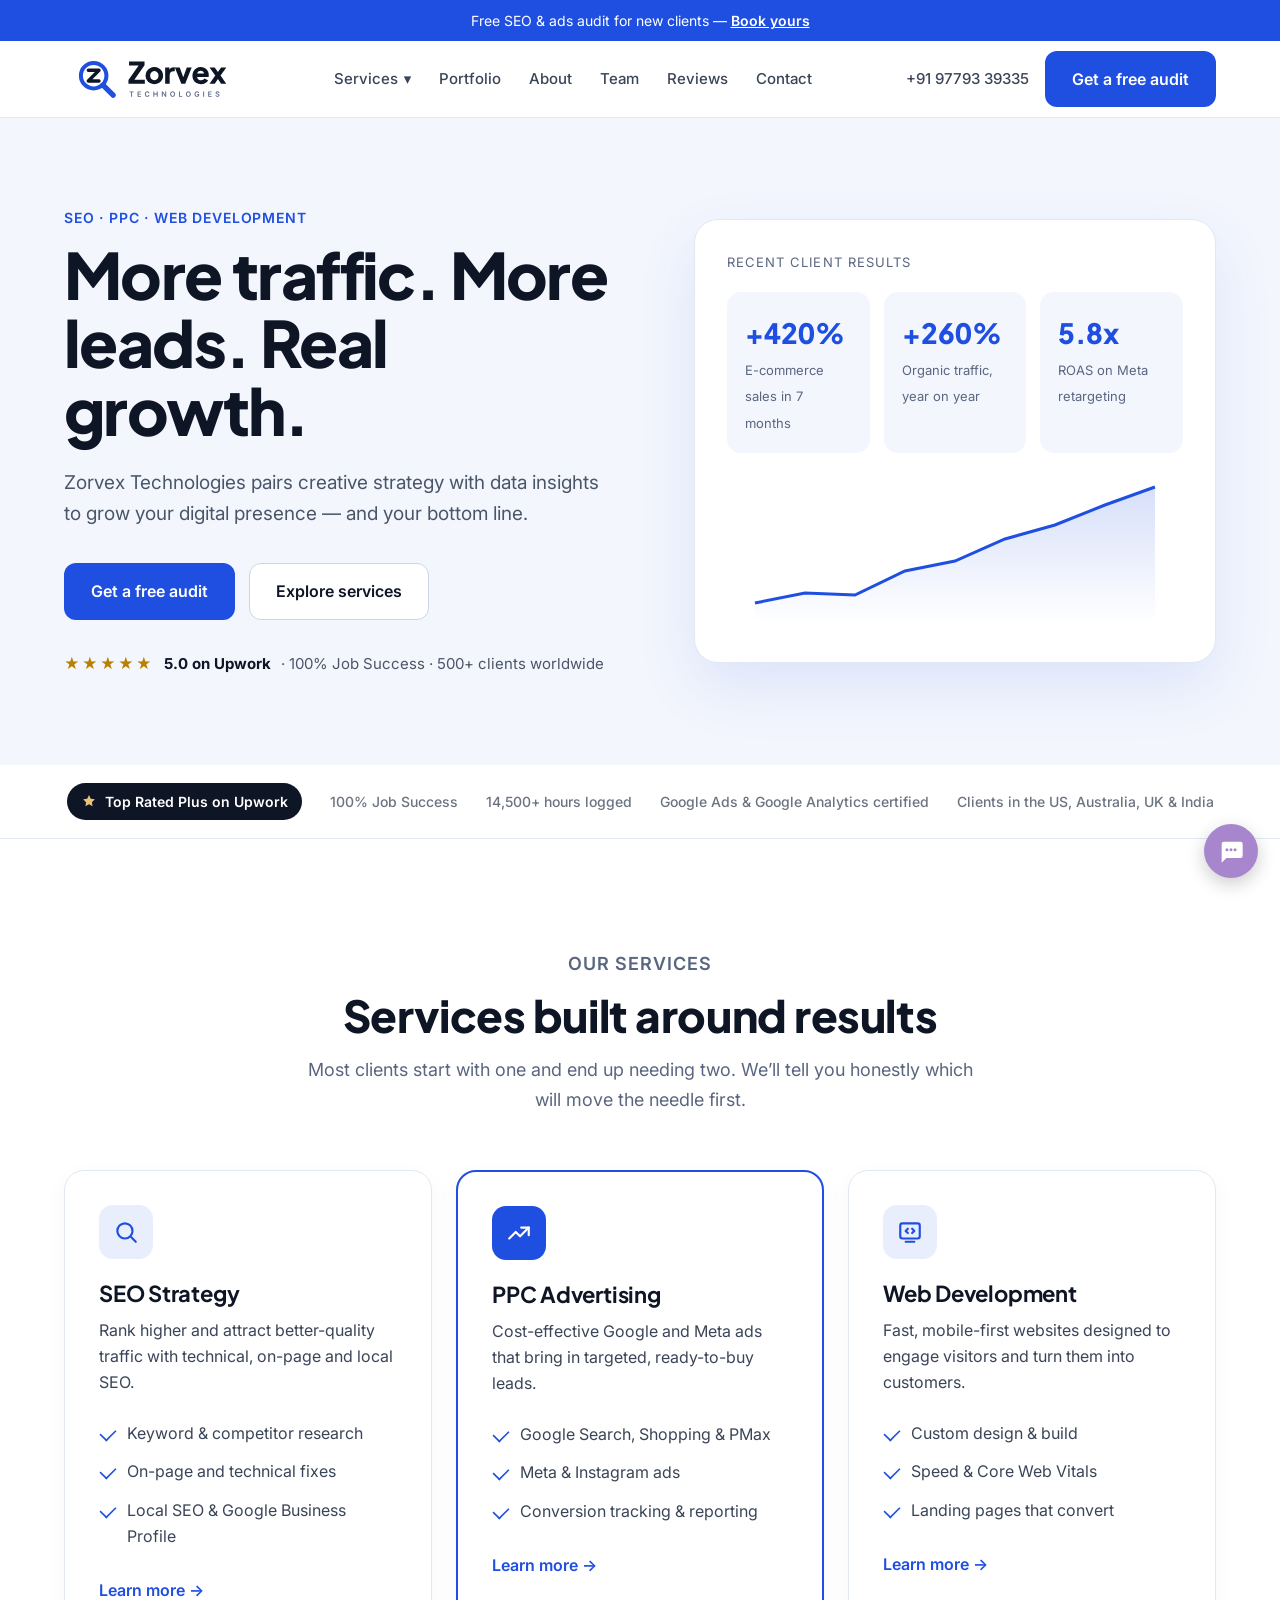
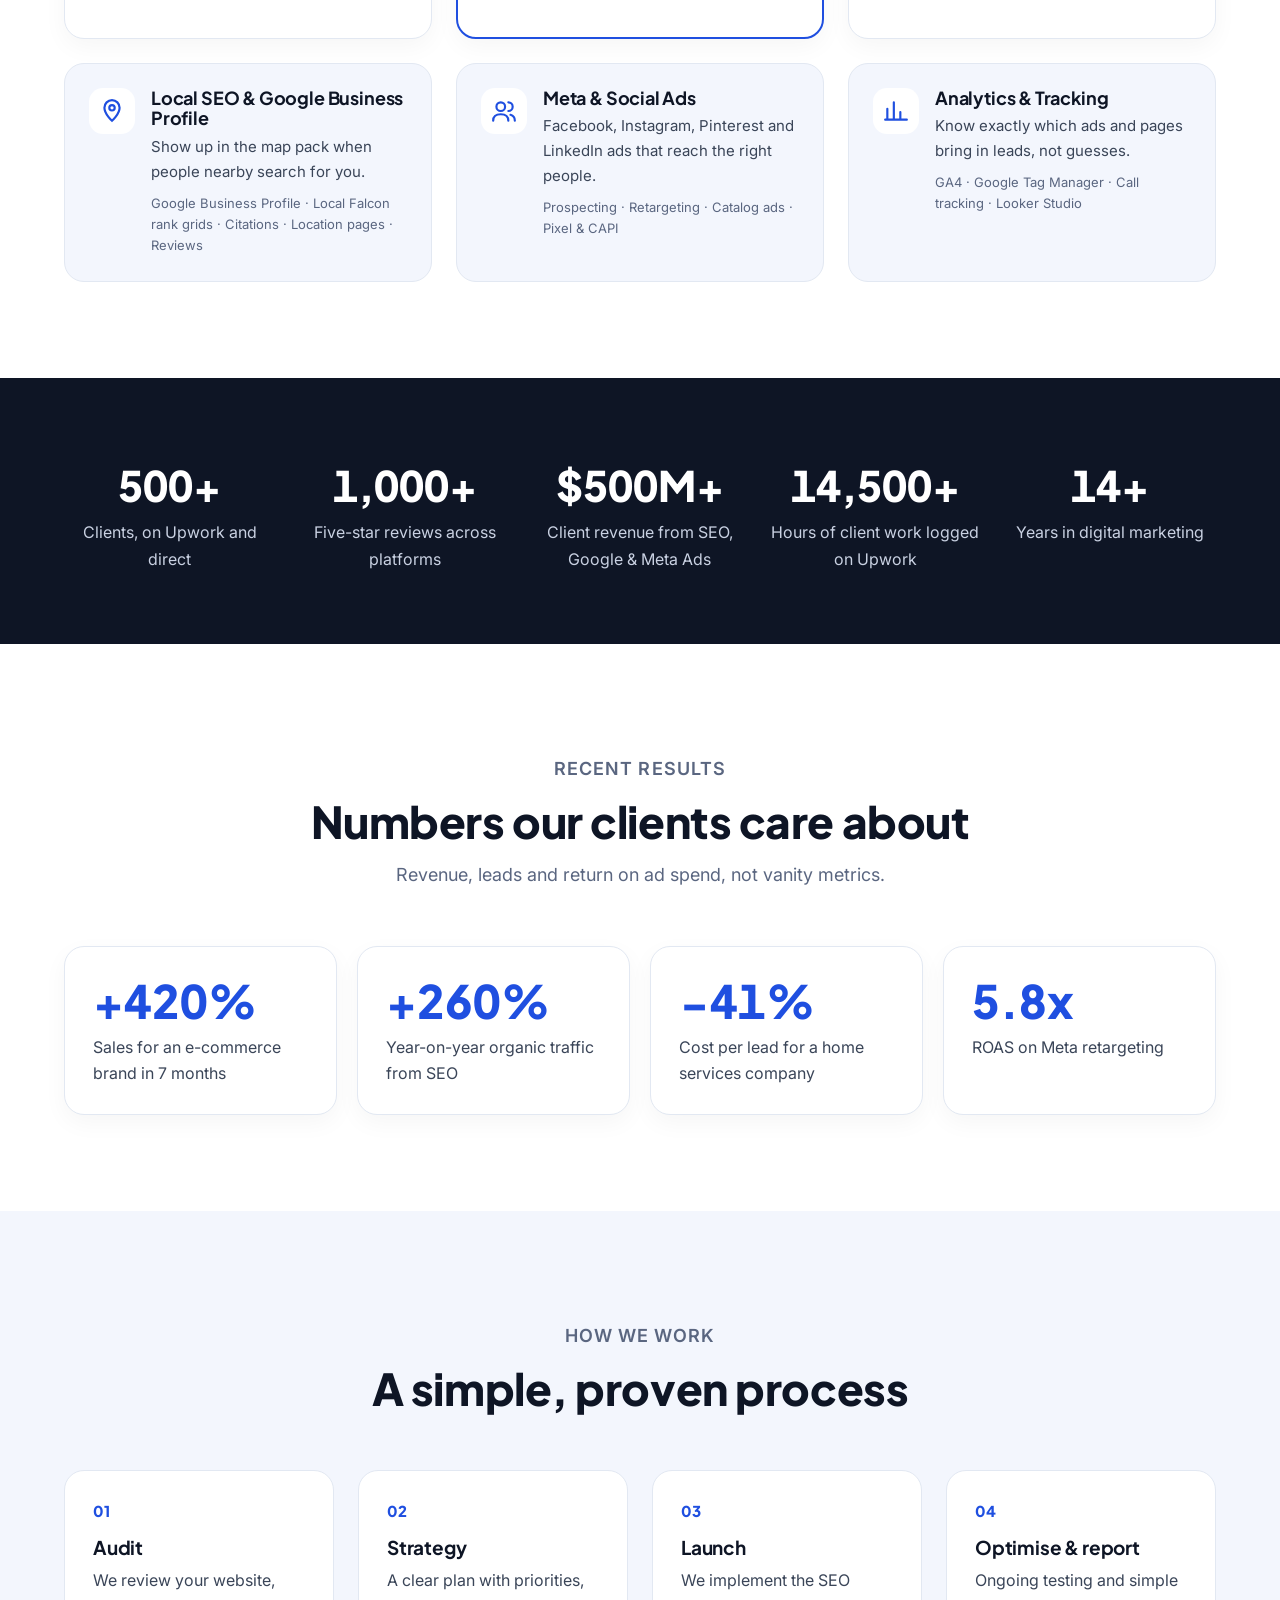
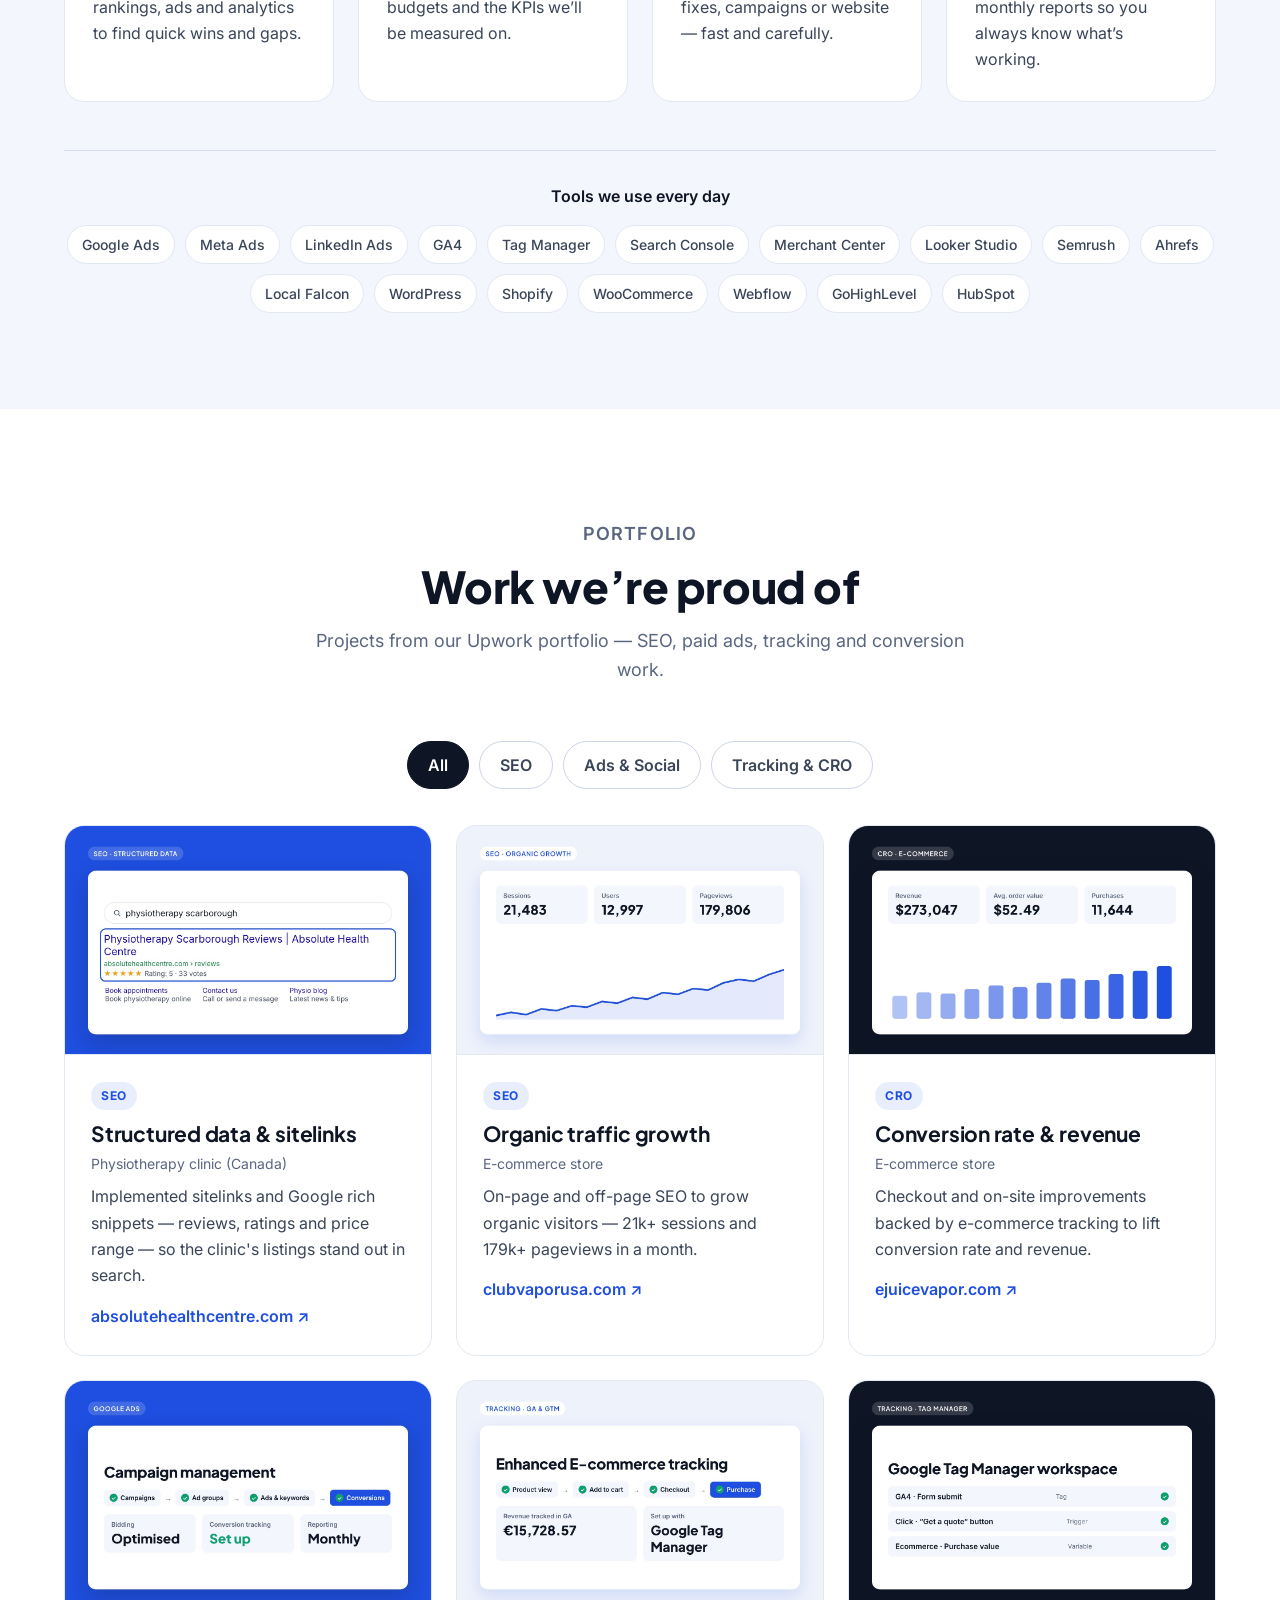
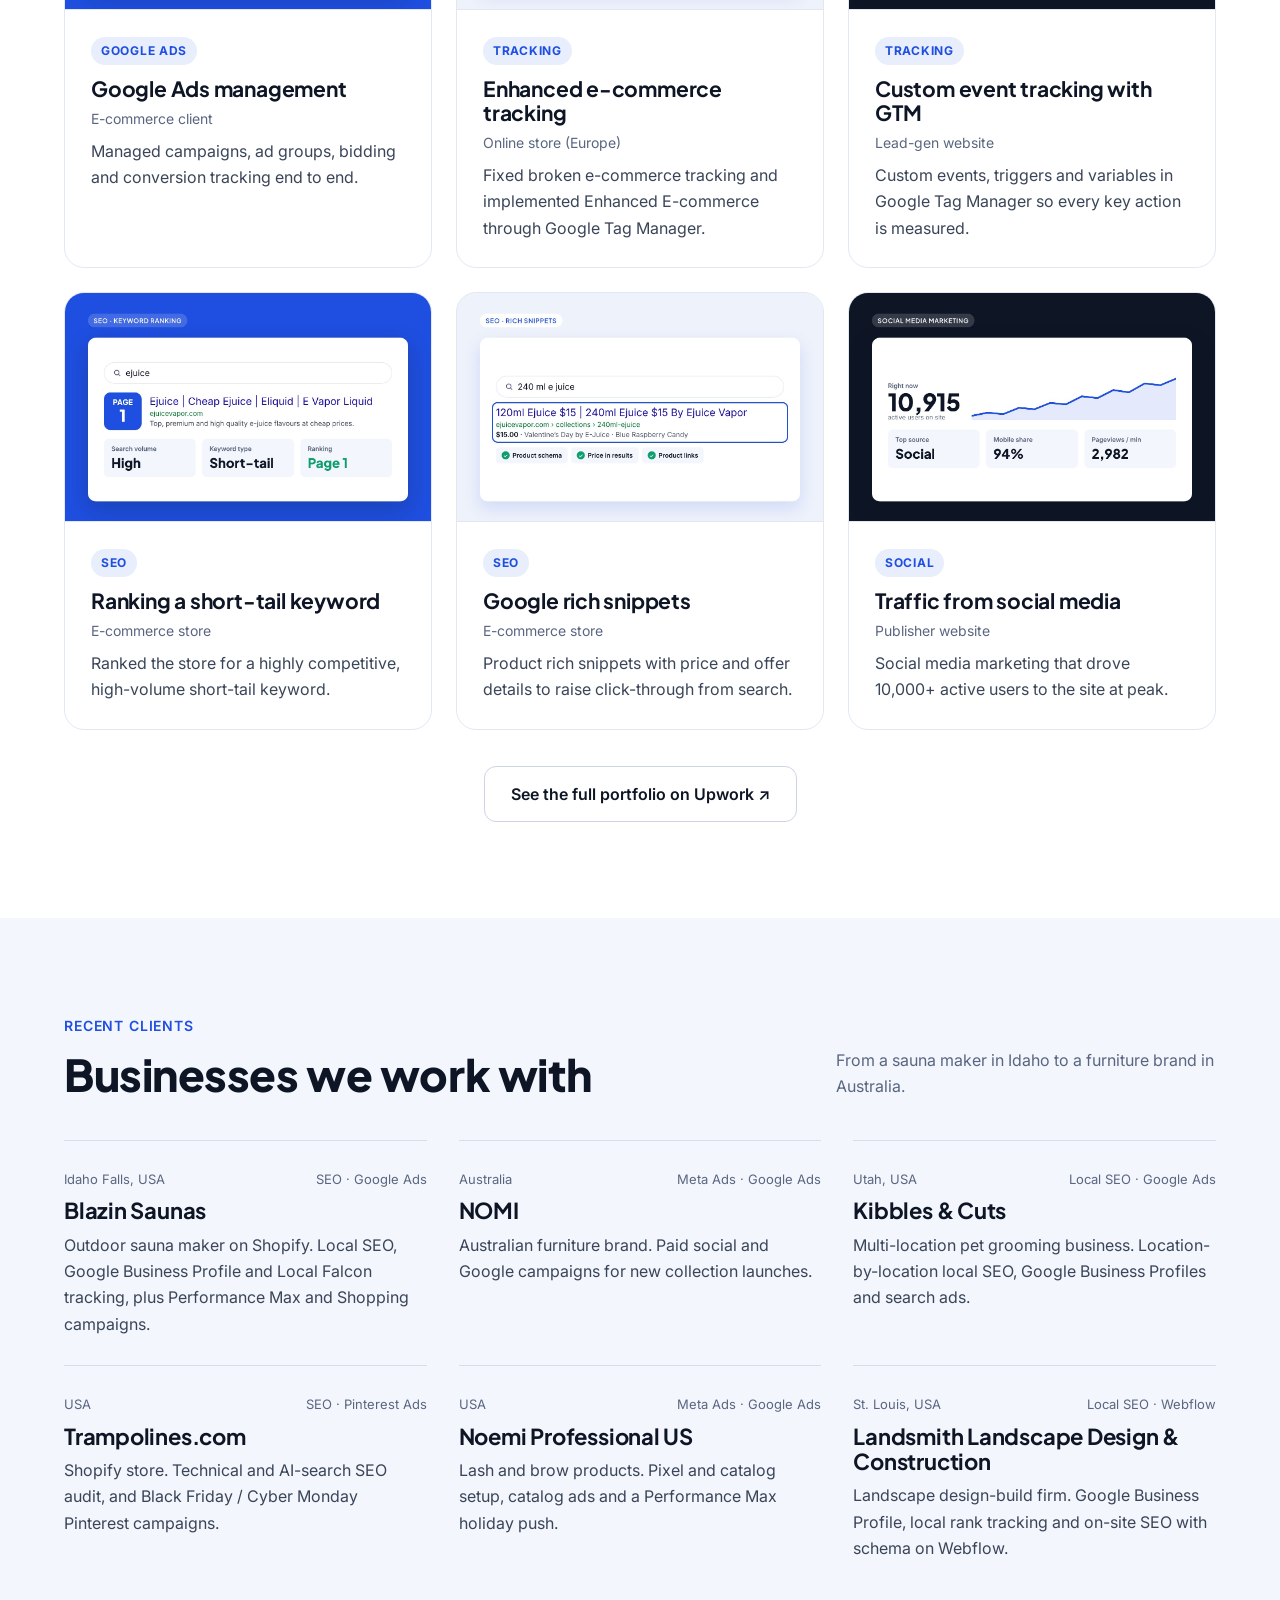
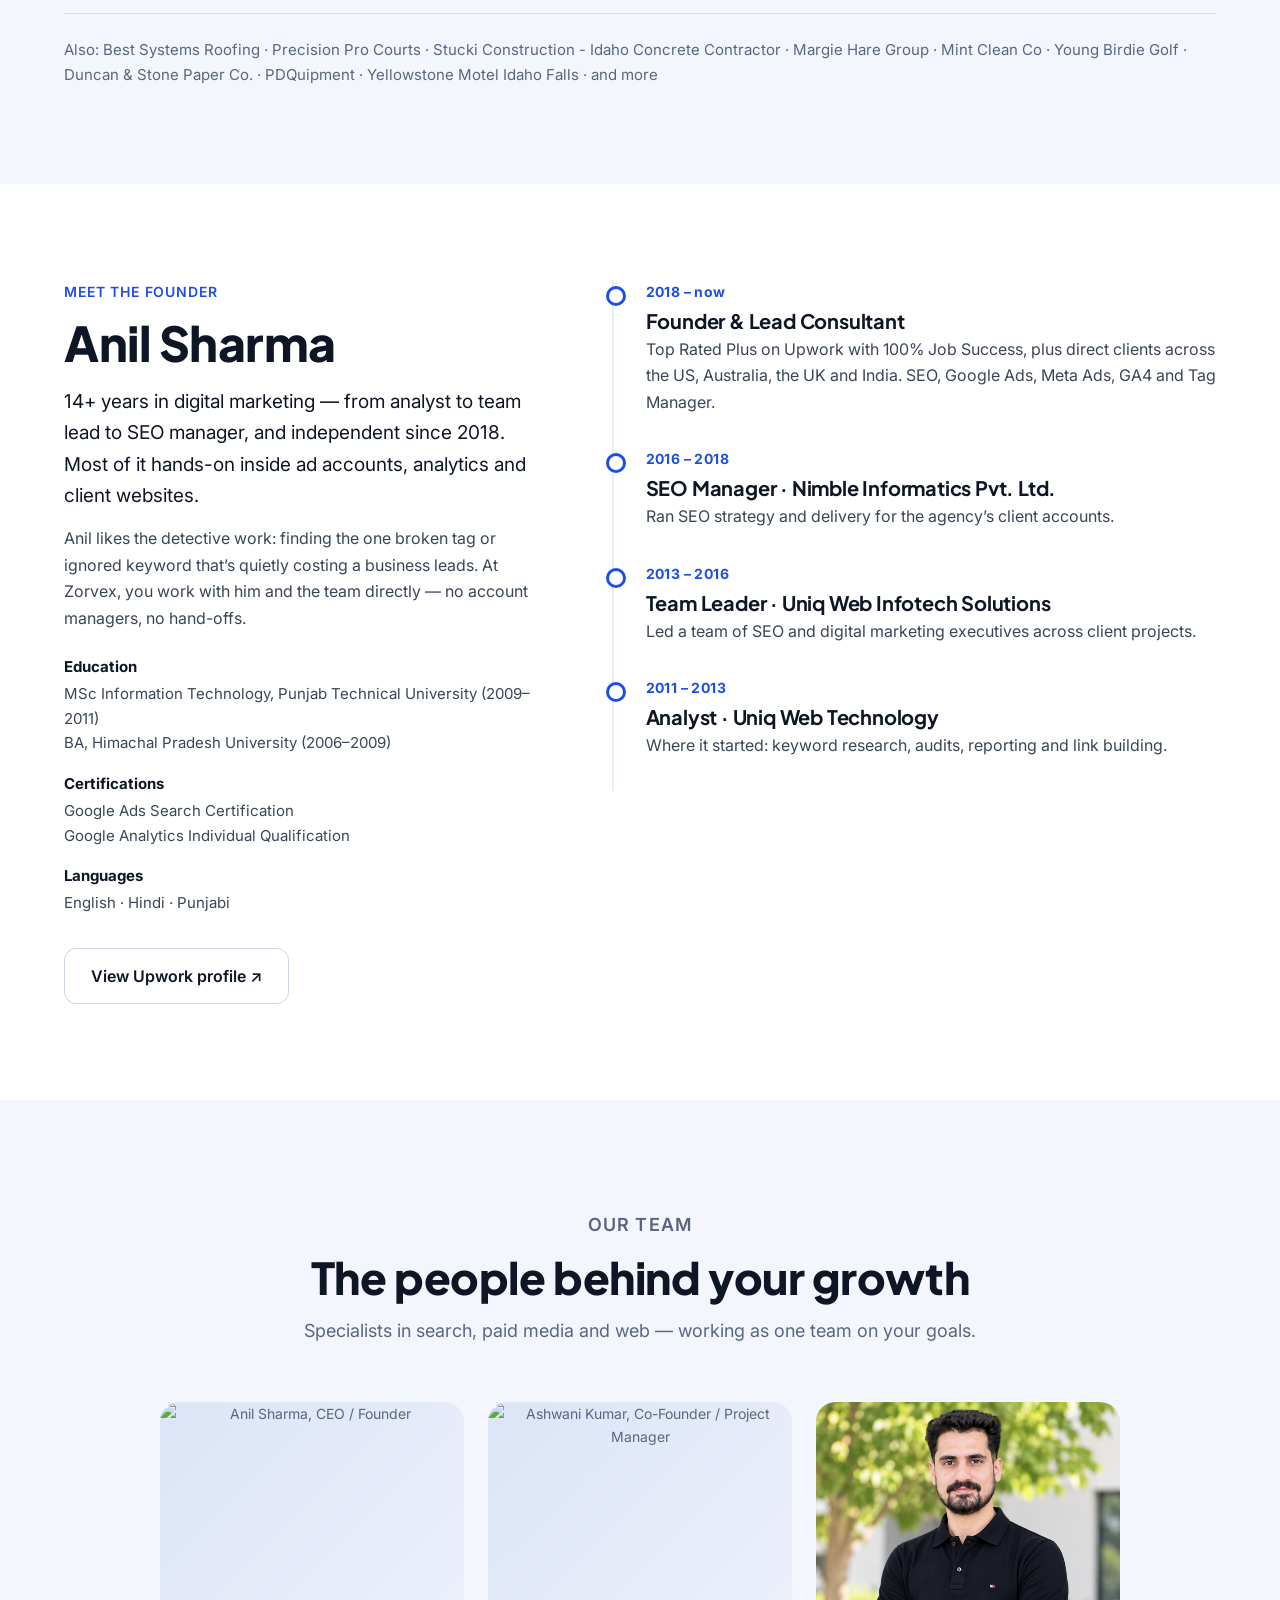
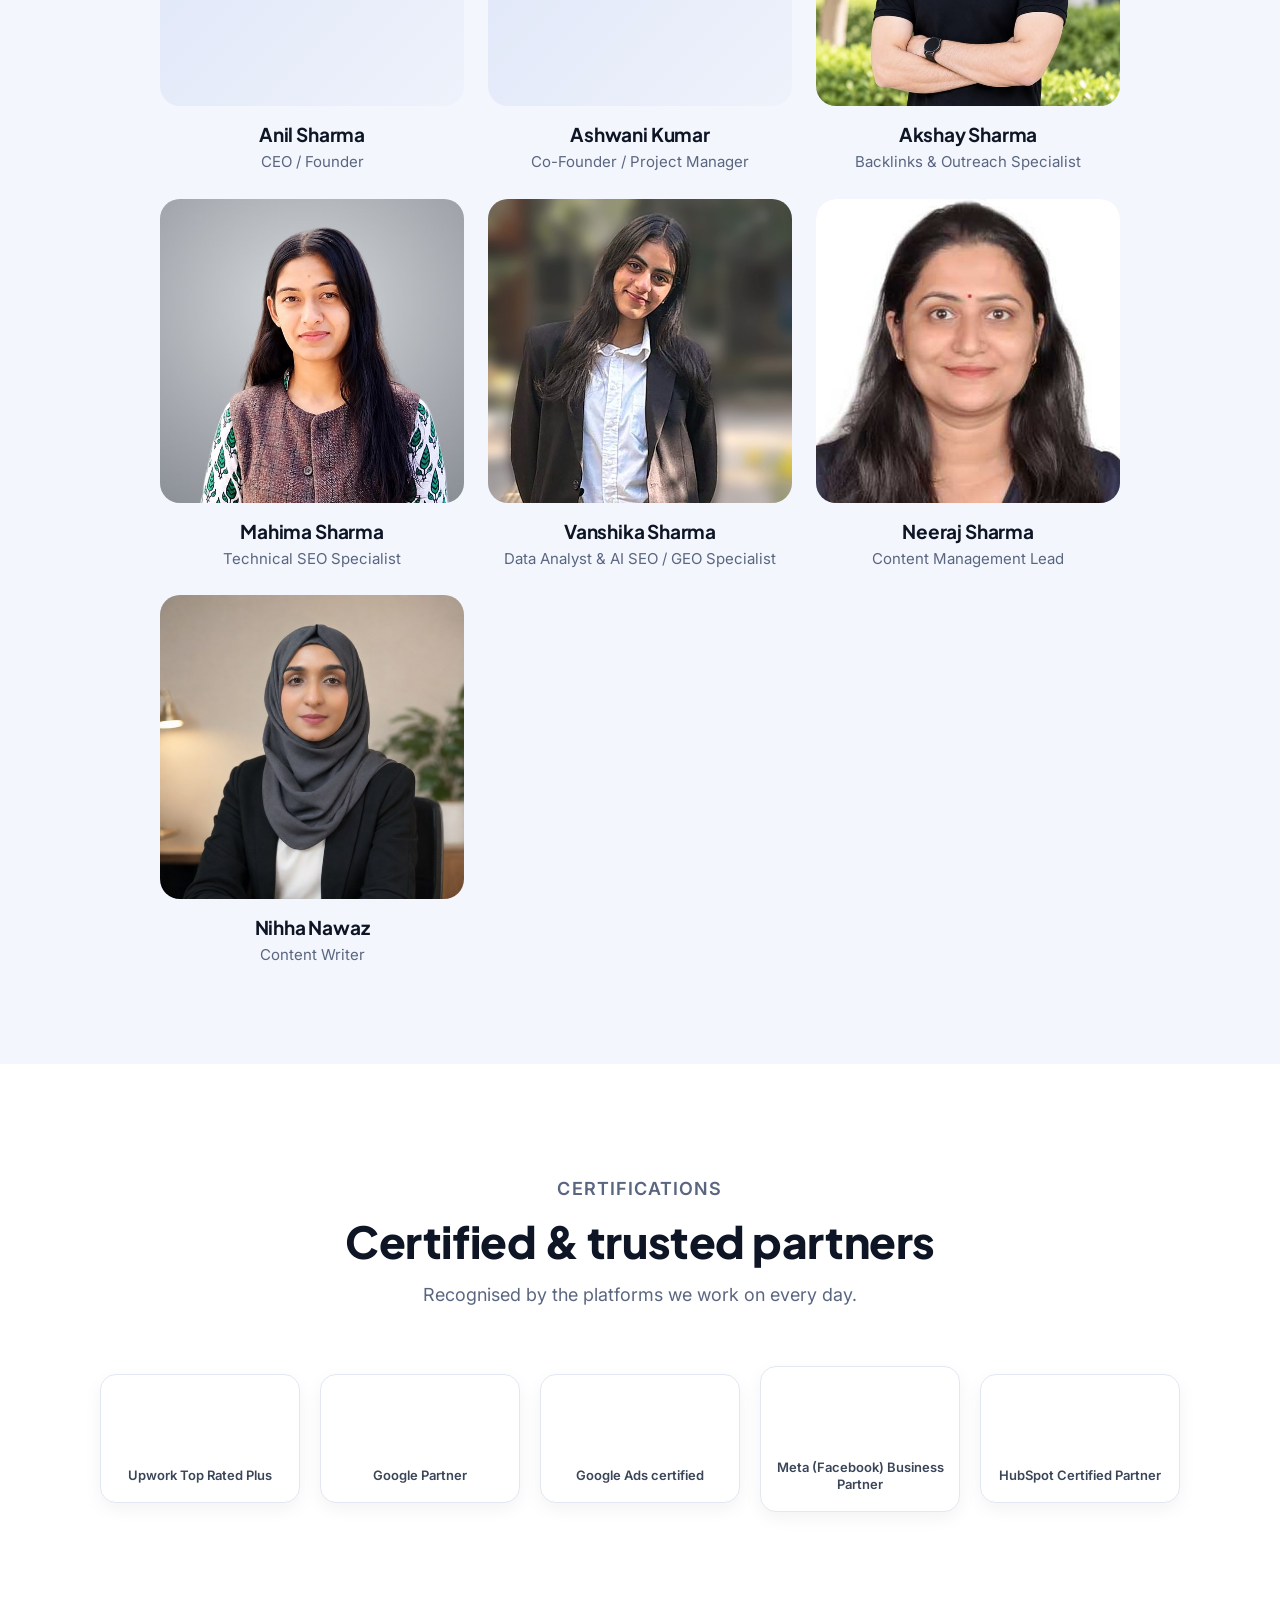
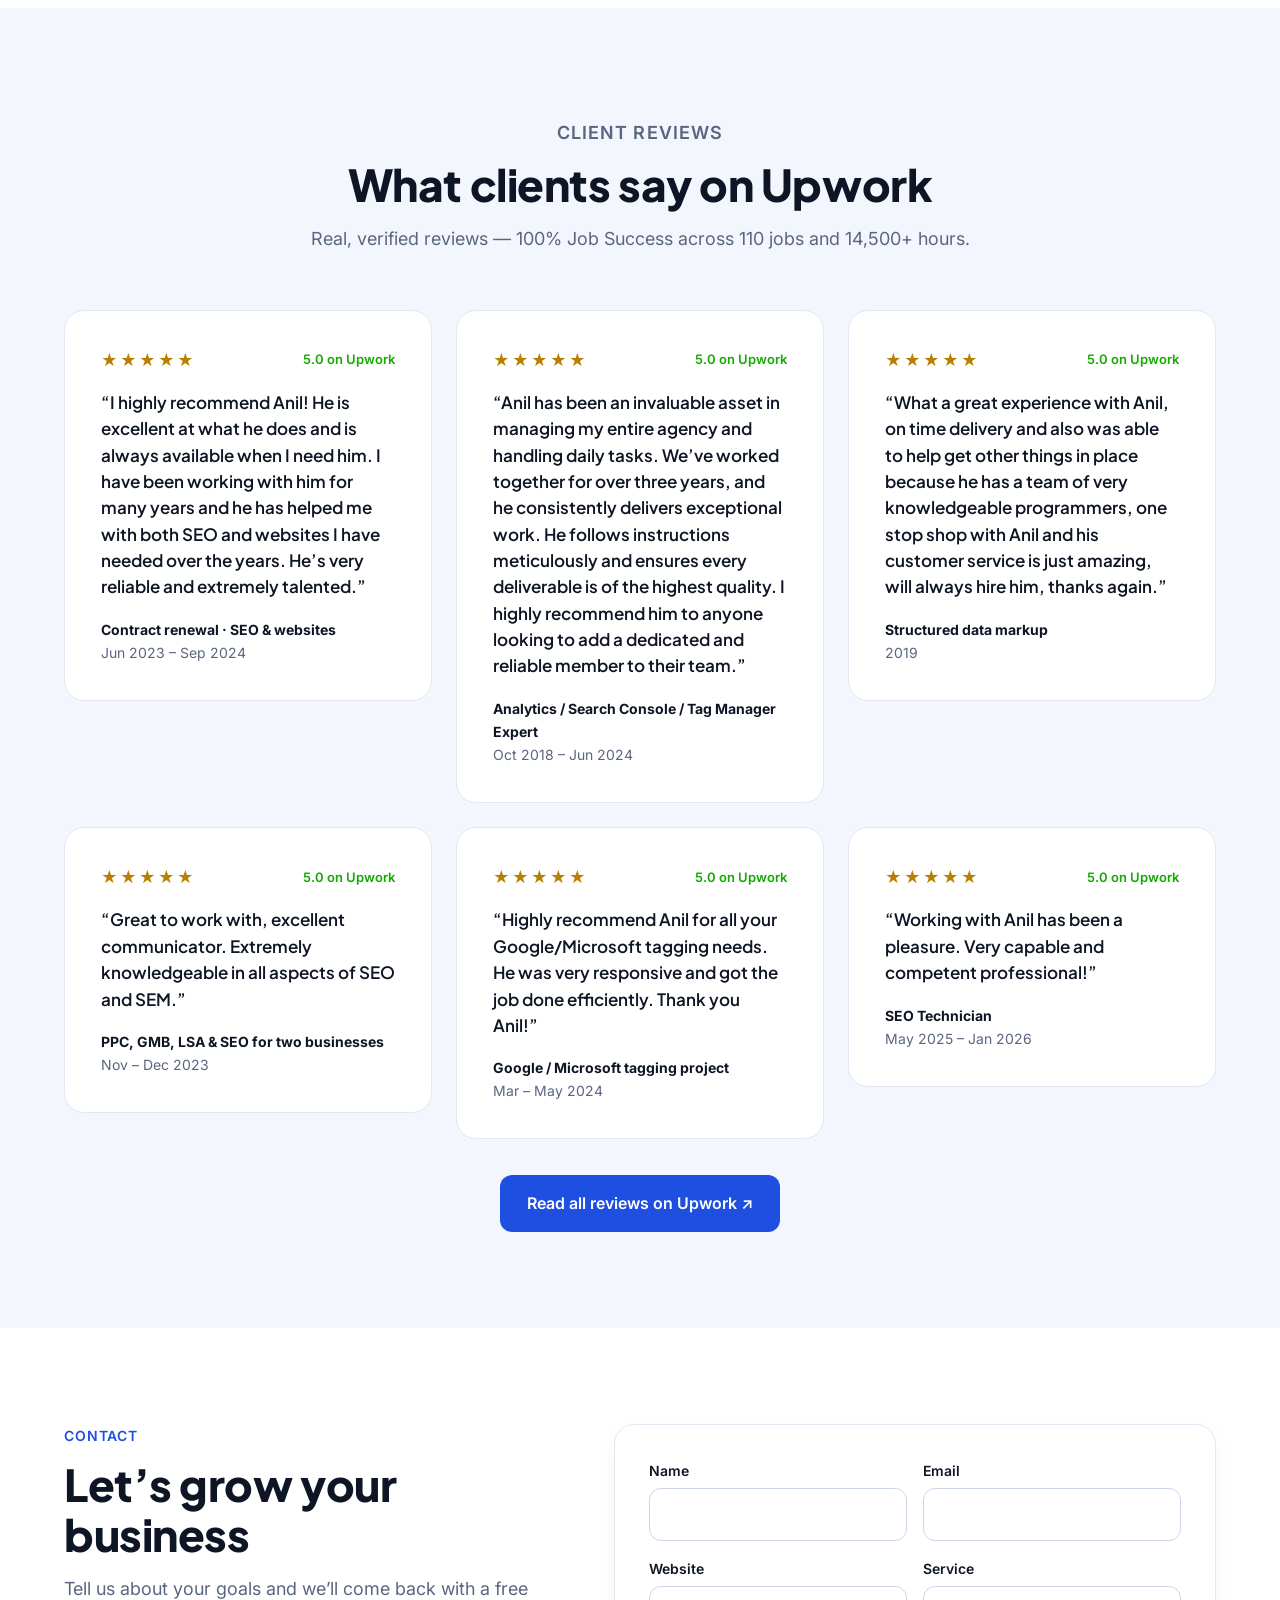
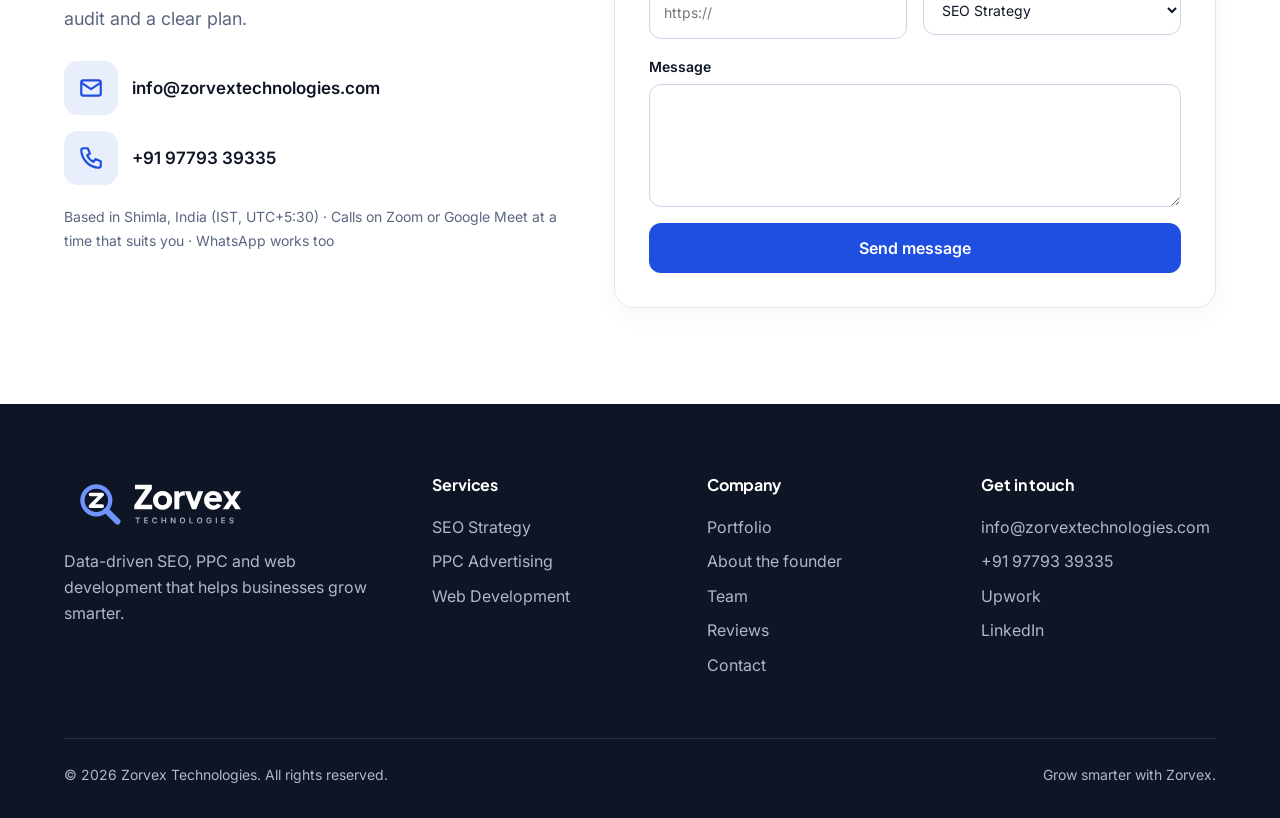
==== commit a4ec6f35: "Add Vanshika Sharma to team" ====
--- a/index.html
+++ b/index.html
@@ -205,6 +205,7 @@
       <div class="member"><div class="avatar has-bio" tabindex="0" aria-label="Ashwani Kumar: show bio"><img src="https://uniqwebinfotech.com/wp-content/uploads/2021/08/51112675_2244197755822751_1738142791898234880_n.jpg" onerror="this.onerror=null;this.src='https://uniqwebinfotech.com/wp-content/uploads/2021/08/51112675_2244197755822751_1738142791898234880_n-150x150.jpg'" alt="Ashwani Kumar, Co-Founder / Project Manager" loading="lazy" width="300" height="300"><div class="member-overlay"><p>Co-founder and project manager. Ashwani keeps every project on schedule, coordinates the team and makes sure clients always know what’s next.</p></div></div><h3>Ashwani Kumar</h3><p>Co-Founder / Project Manager</p></div>
       <div class="member"><div class="avatar has-bio" tabindex="0" aria-label="Akshay Sharma: show bio"><img src="/assets/team/akshay-sharma.jpg" alt="Akshay Sharma, Backlinks &amp; Outreach Specialist" loading="lazy" width="300" height="300"><div class="member-overlay"><p>Finds the right websites, builds relationships with their editors and earns high-quality backlinks that grow our clients’ authority and rankings.</p></div></div><h3>Akshay Sharma</h3><p>Backlinks &amp; Outreach Specialist</p></div>
       <div class="member"><div class="avatar has-bio" tabindex="0" aria-label="Mahima Sharma: show bio"><img src="/assets/team/mahima-sharma.jpg" alt="Mahima Sharma, Technical SEO Specialist" loading="lazy" width="300" height="300"><div class="member-overlay"><p>Audits site speed, crawling, indexing and structured data, then fixes the technical issues that stop clients’ pages from ranking.</p></div></div><h3>Mahima Sharma</h3><p>Technical SEO Specialist</p></div>
+      <div class="member"><div class="avatar has-bio" tabindex="0" aria-label="Vanshika Sharma: show bio"><img src="/assets/team/vanshika-sharma.jpg" alt="Vanshika Sharma, Data Analyst &amp; AI SEO / GEO Specialist" loading="lazy" width="300" height="300"><div class="member-overlay"><p>Turns traffic and ranking data into clear insights, and optimises clients’ content to be found and cited in AI search tools like ChatGPT and Google AI Overviews.</p></div></div><h3>Vanshika Sharma</h3><p>Data Analyst &amp; AI SEO / GEO Specialist</p></div>
       <div class="member"><div class="avatar has-bio" tabindex="0" aria-label="Neeraj Sharma: show bio"><img src="/assets/team/neeraj-sharma.jpg" alt="Neeraj Sharma, Content Management Lead" loading="lazy" width="300" height="300"><div class="member-overlay"><p>Leads content at Zorvex, planning and editing the website copy, service pages and blog posts that help clients rank and win enquiries.</p></div></div><h3>Neeraj Sharma</h3><p>Content Management Lead</p></div>
       <div class="member"><div class="avatar has-bio" tabindex="0" aria-label="Nihha Nawaz: show bio"><img src="/assets/team/nihha-nawaz.jpg" alt="Nihha Nawaz, Content Writer" loading="lazy" width="300" height="300"><div class="member-overlay"><p>Writes the blog posts, service pages and web copy that turn search traffic into enquiries. Clear, friendly and written for real readers first.</p></div></div><h3>Nihha Nawaz</h3><p>Content Writer</p></div>
     </div>
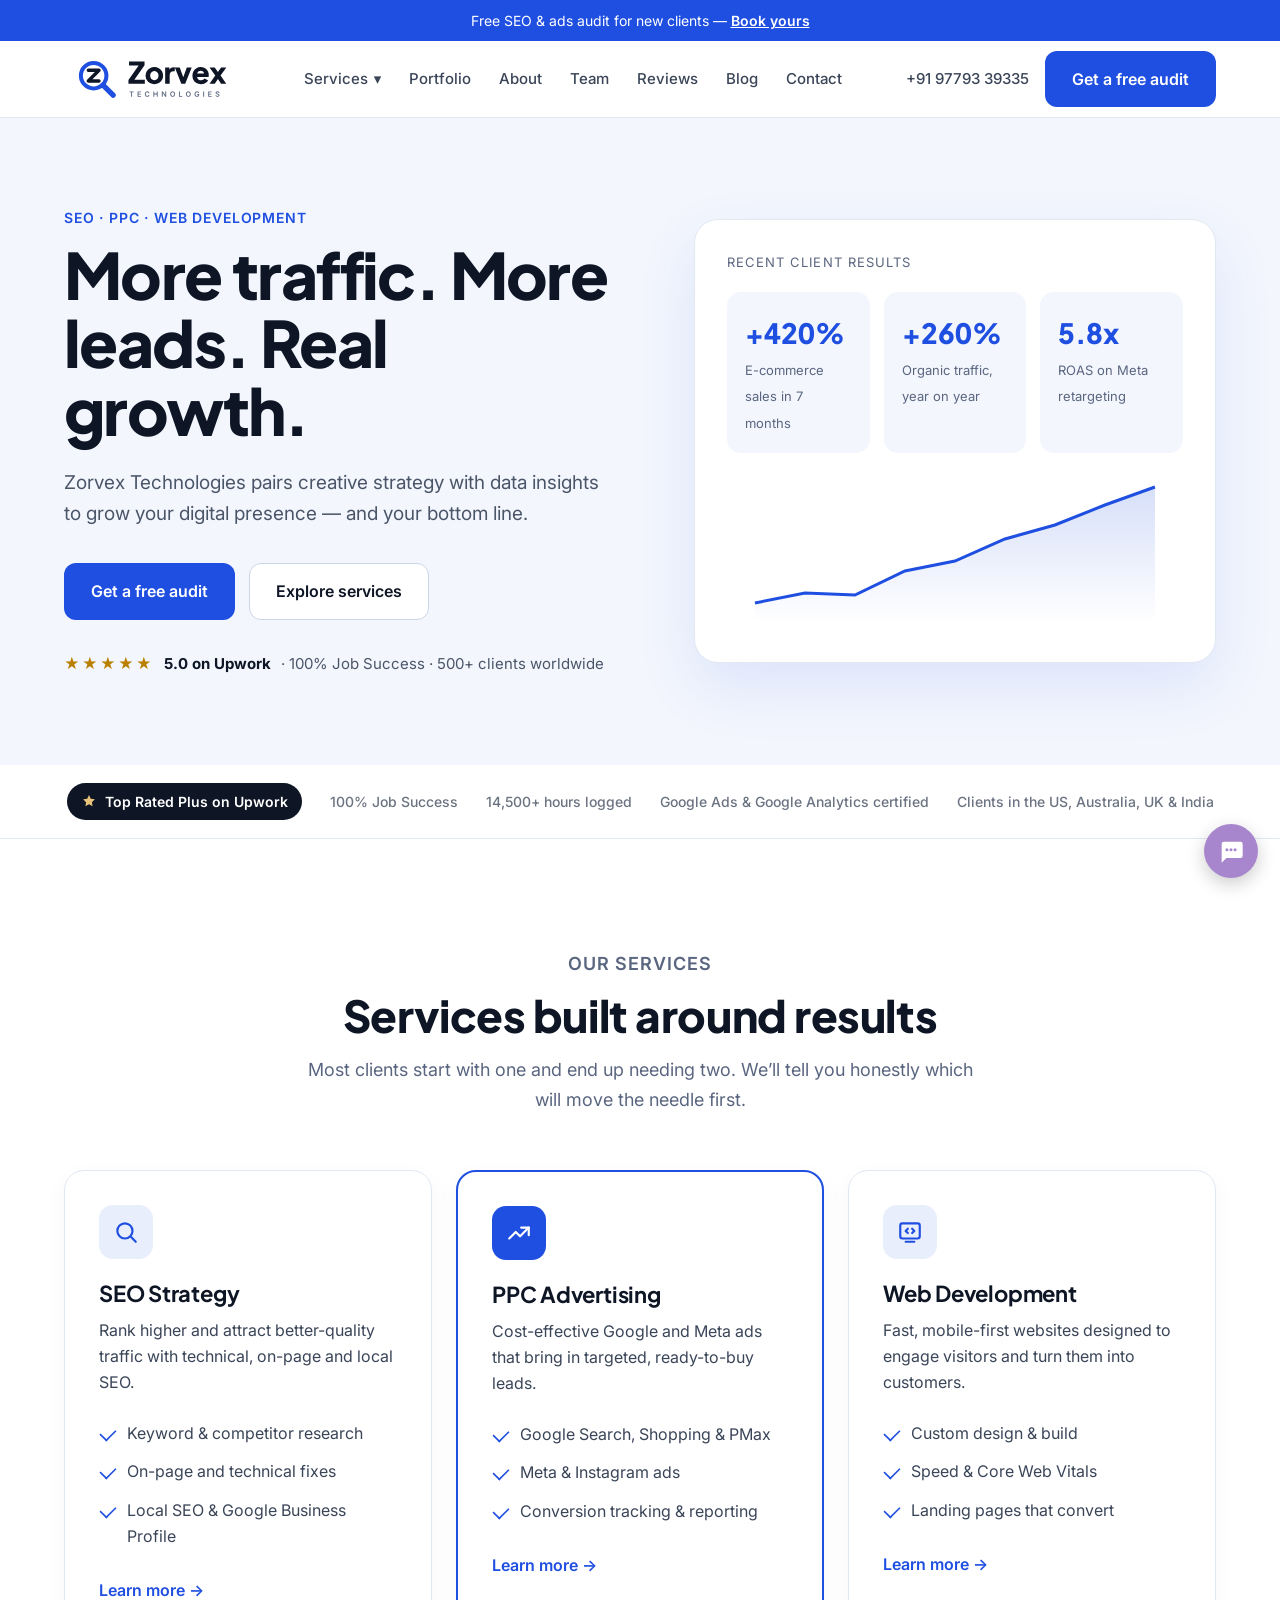
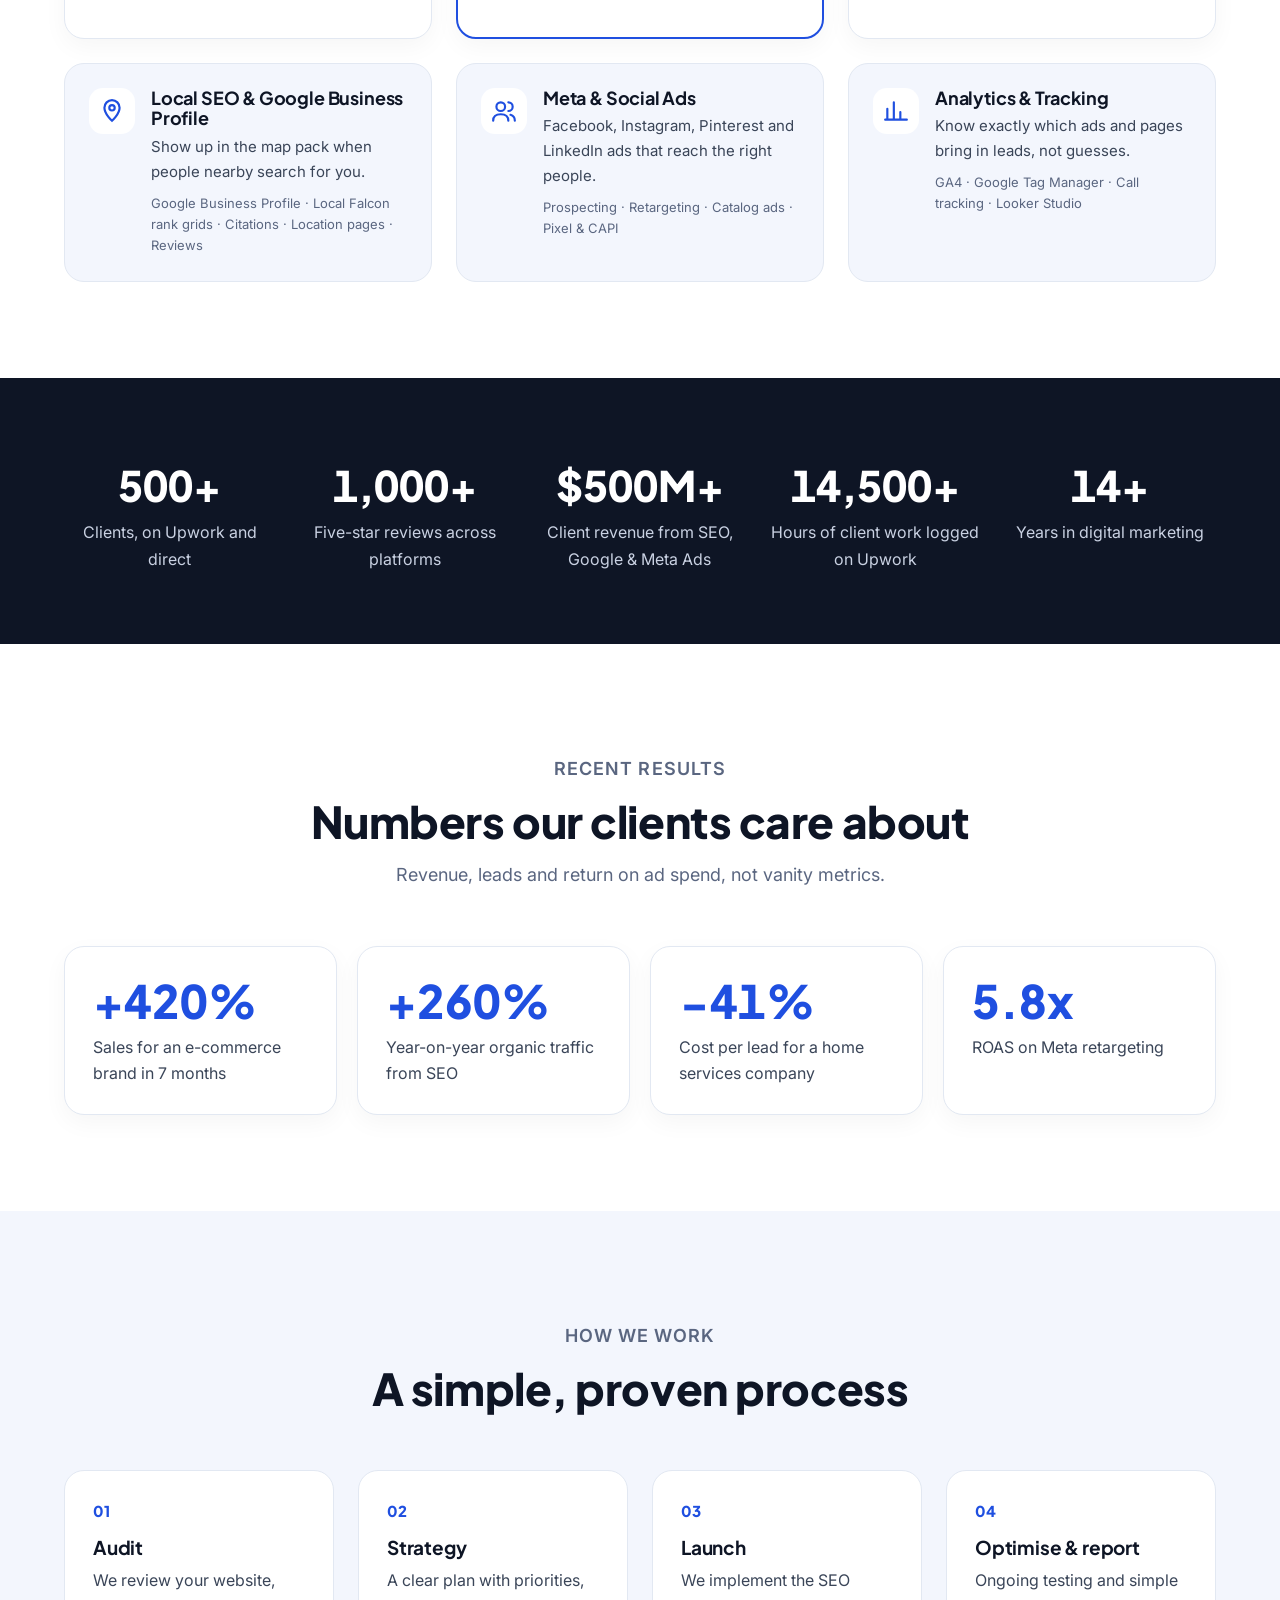
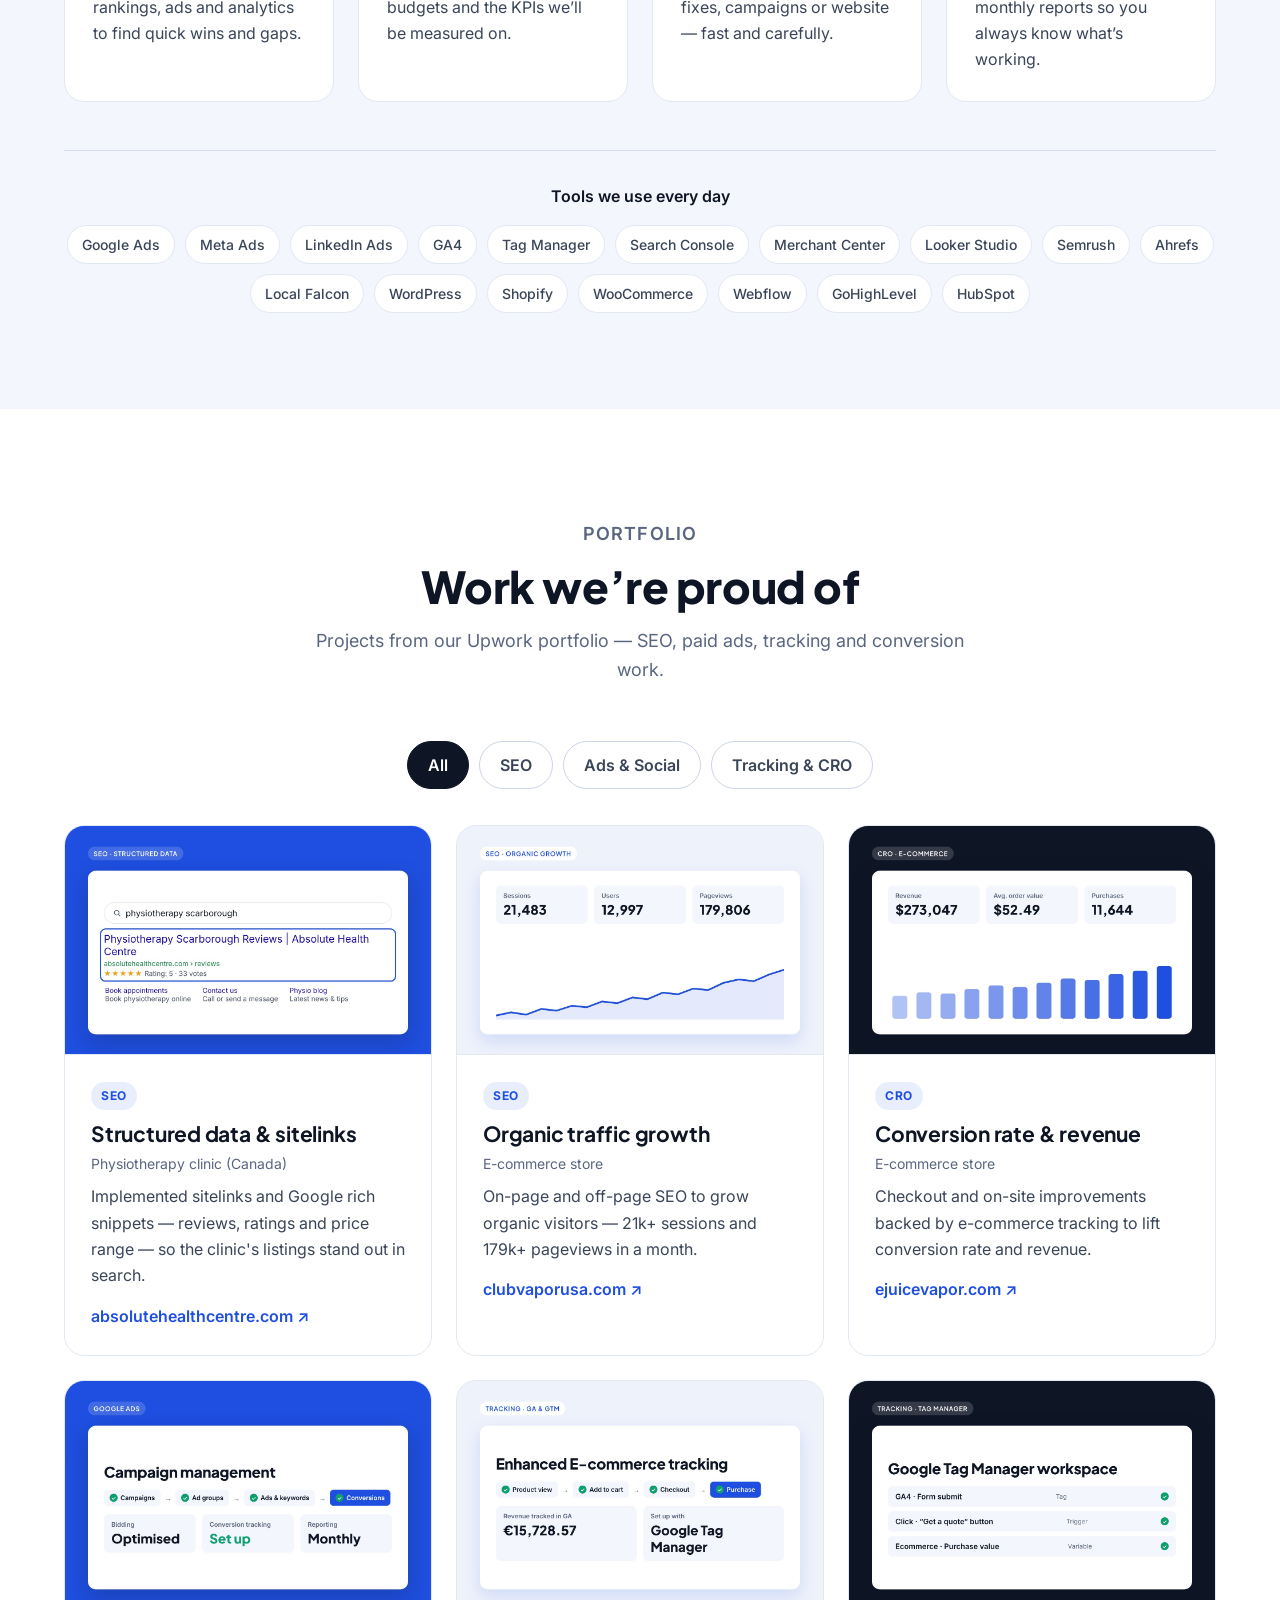
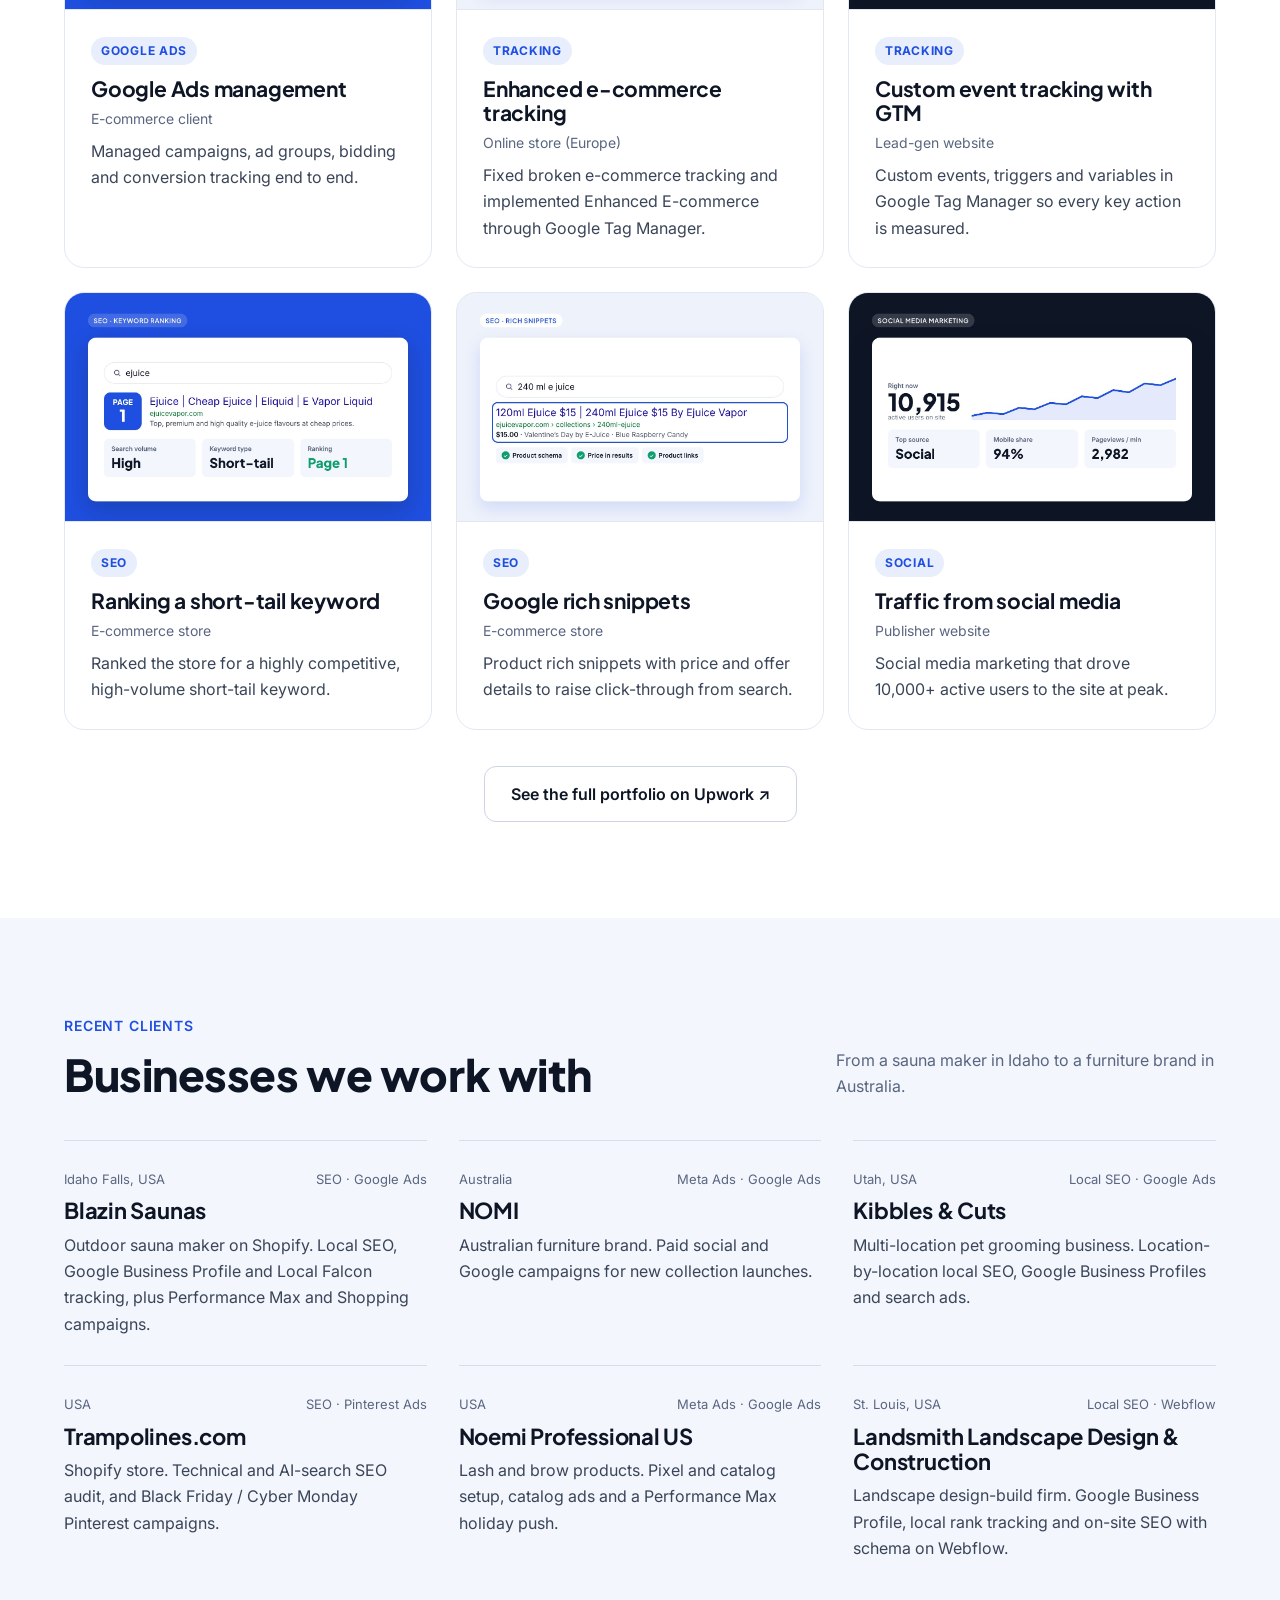
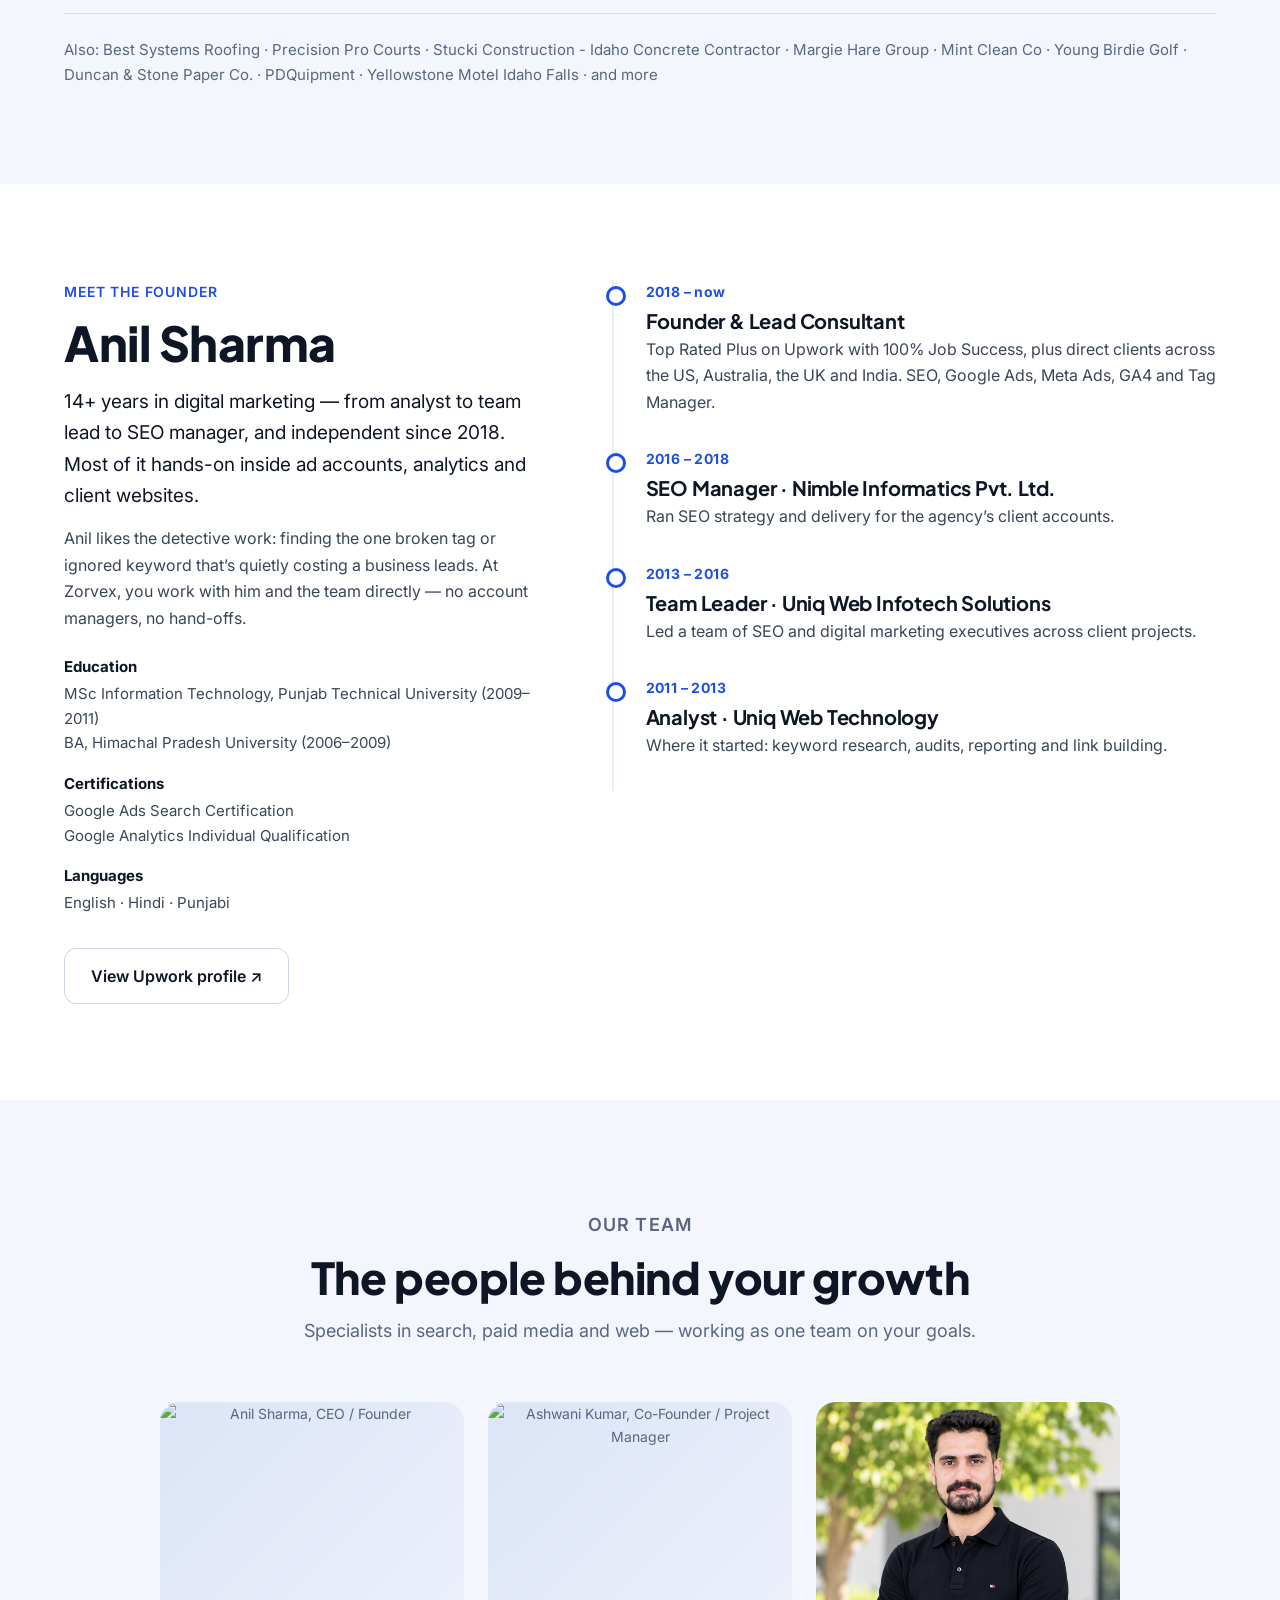
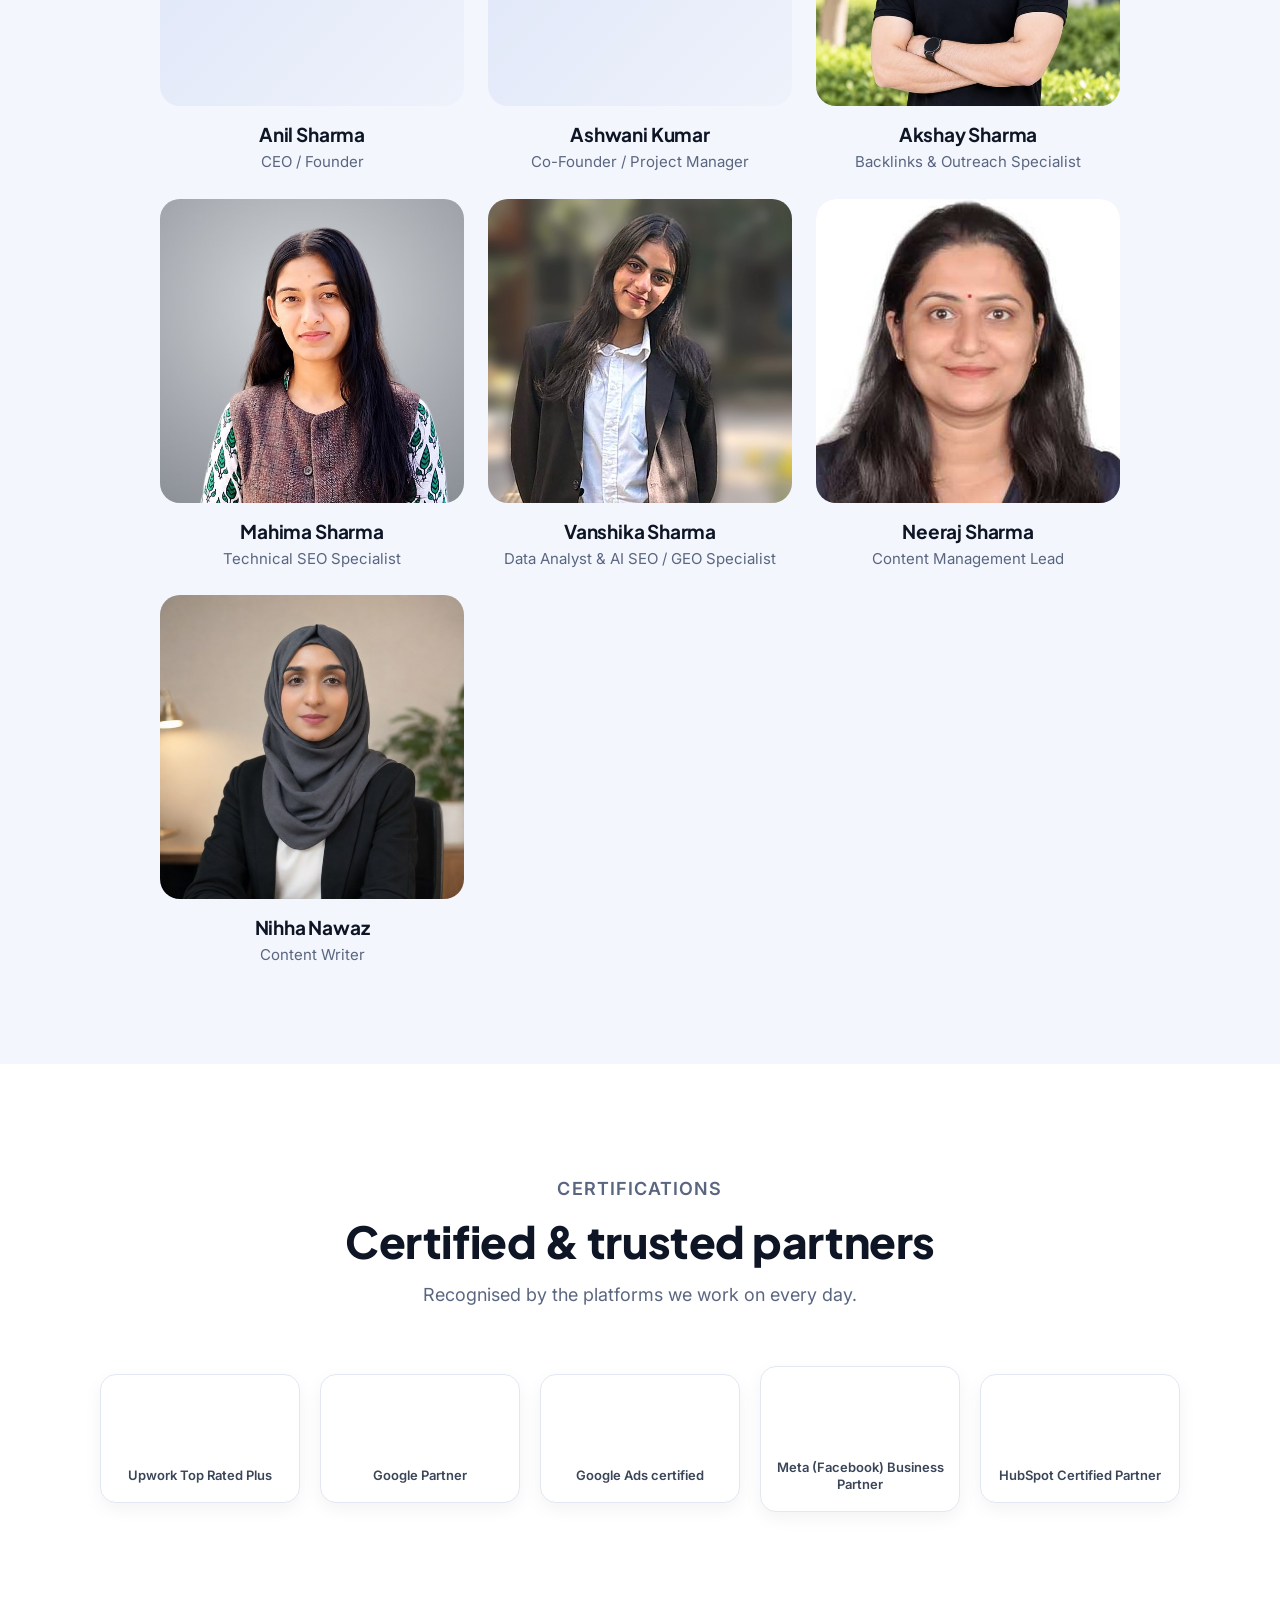
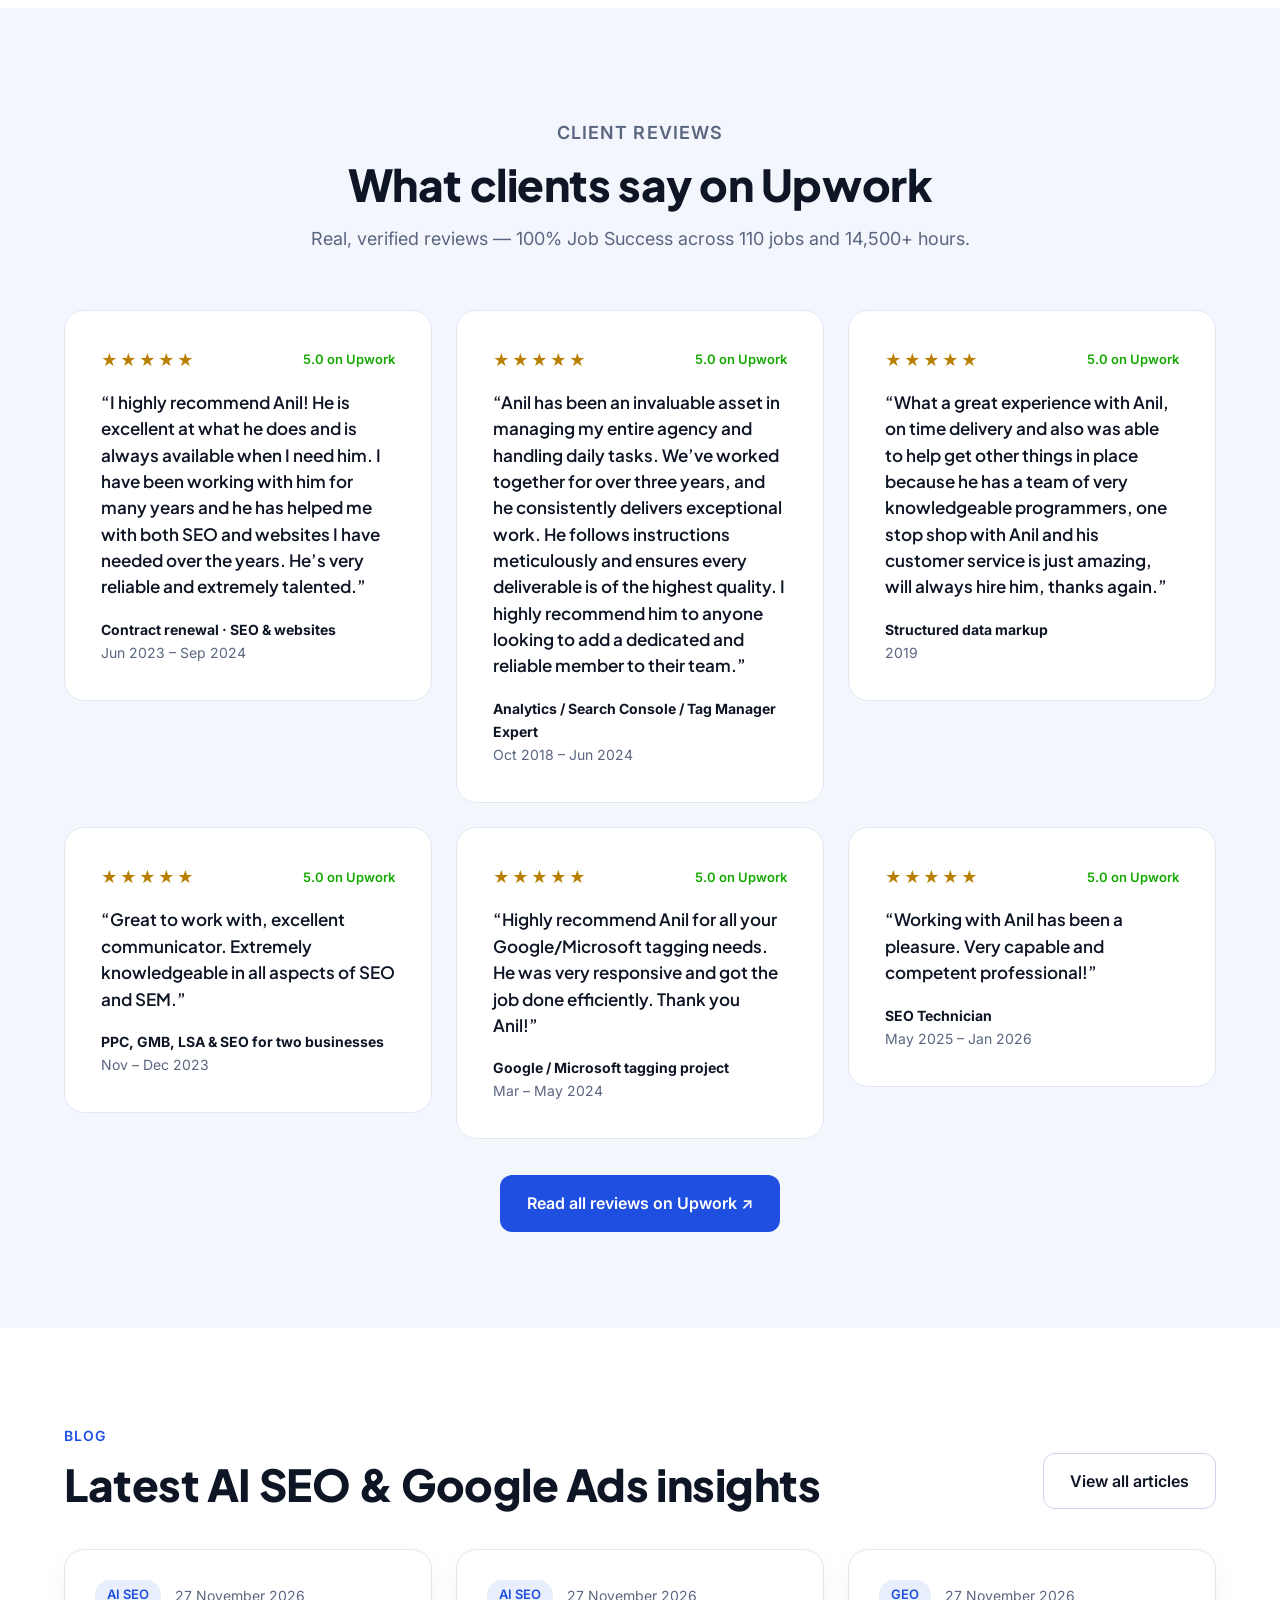
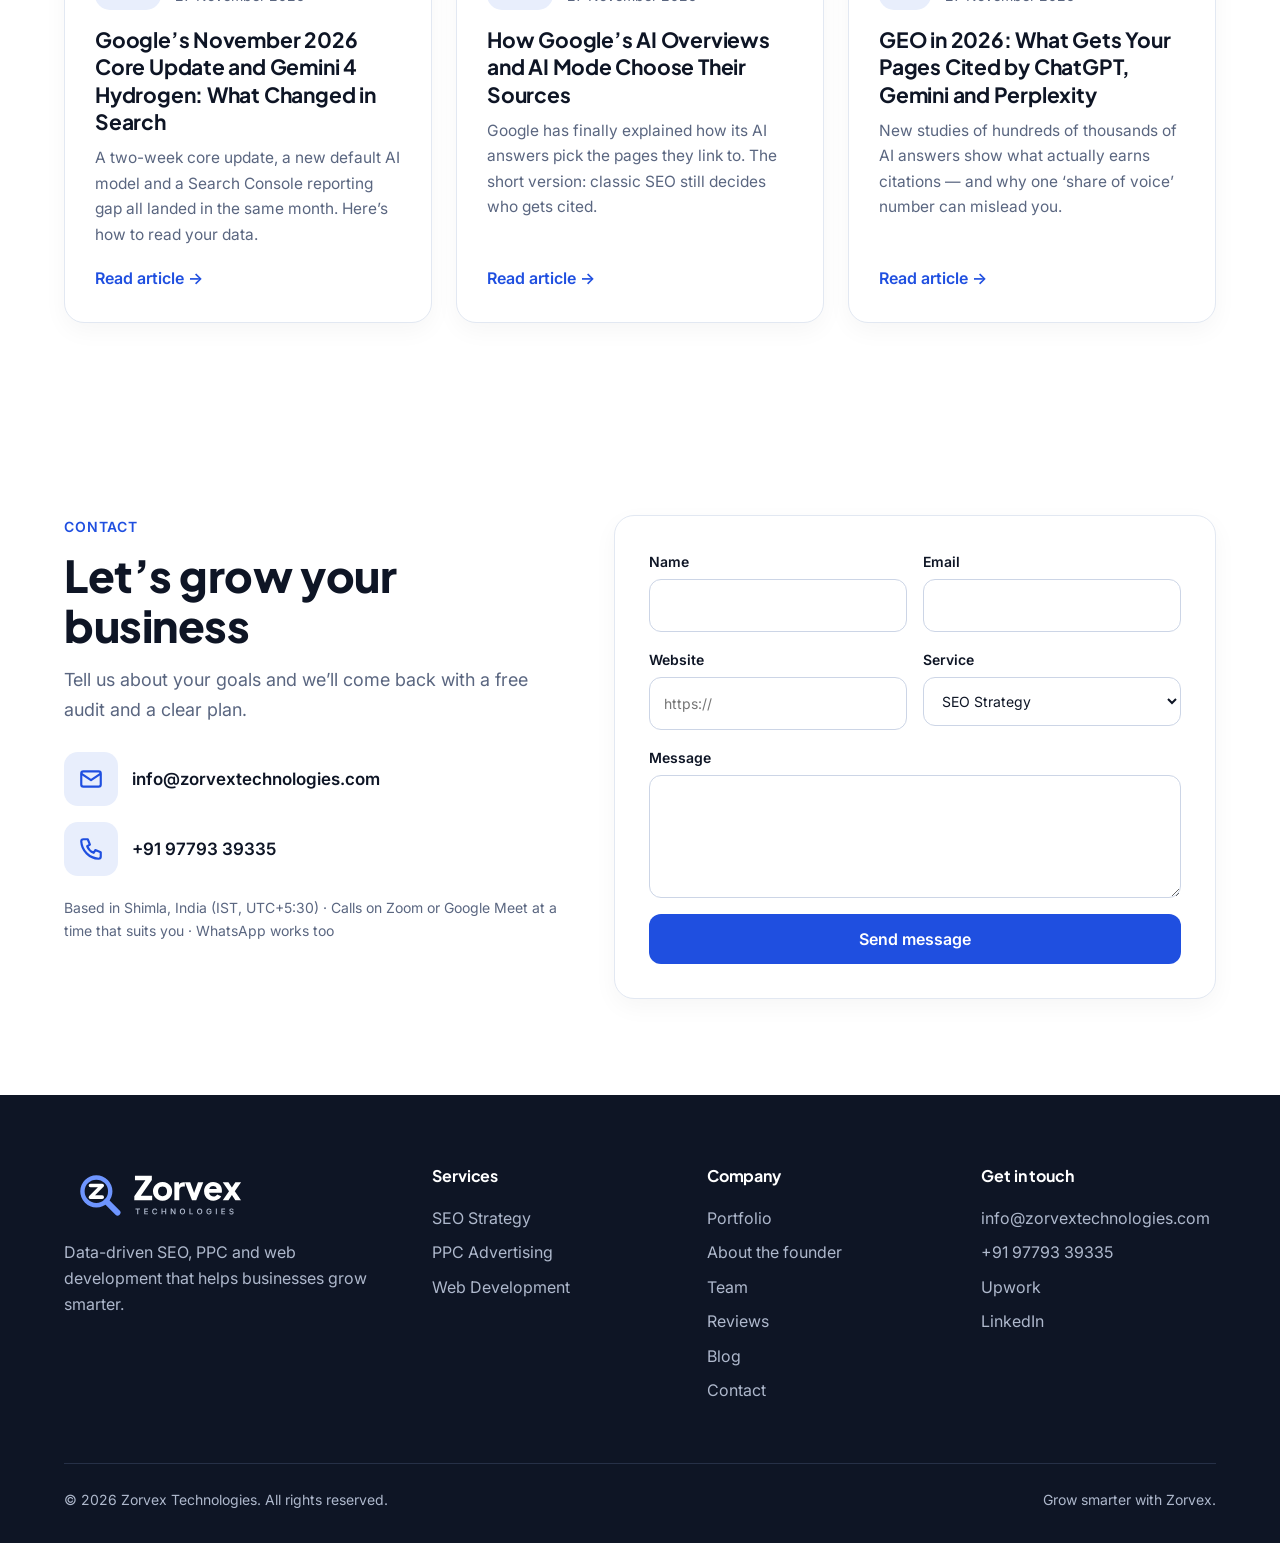
==== commit c8779873: "Add Blog to nav, homepage and sitemap" ====
--- a/index.html
+++ b/index.html
@@ -33,6 +33,7 @@
 <link rel="preconnect" href="https://fonts.gstatic.com" crossorigin>
 <link href="https://fonts.googleapis.com/css2?family=Plus+Jakarta+Sans:wght@600;700;800&family=Inter:wght@400;500;600&display=swap" rel="stylesheet">
 <link rel="stylesheet" href="/assets/style.css?v=9">
+<link rel="stylesheet" href="/assets/blog.css?v=1">
 <link rel="icon" href="/assets/favicon.svg" type="image/svg+xml">
 <link rel="icon" href="/assets/favicon-32.png" sizes="32x32" type="image/png">
 <link rel="apple-touch-icon" href="/assets/apple-touch-icon.png">
@@ -58,6 +59,7 @@
       <a href="/#about">About</a>
       <a href="/#team">Team</a>
       <a href="/#reviews">Reviews</a>
+      <a href="/blog/">Blog</a>
       <a href="/#contact">Contact</a>
     </nav>
     <div class="header-cta">
@@ -227,6 +229,13 @@
   </div>
 </section>
 
+<section class="section" id="blog">
+  <div class="container">
+    <div class="row-head"><div><p class="eyebrow">Blog</p><h2>Latest AI SEO &amp; Google Ads insights</h2></div><a class="btn btn-outline" href="/blog/">View all articles</a></div>
+    <div class="post-grid"><article class="card post-card"><div class="post-meta"><span class="post-tag">AI SEO</span><time datetime="2026-11-27">27 November 2026</time></div><h3><a href="/blog/google-november-2026-core-update-gemini-4-hydrogen">Google’s November 2026 Core Update and Gemini 4 Hydrogen: What Changed in Search</a></h3><p>A two-week core update, a new default AI model and a Search Console reporting gap all landed in the same month. Here’s how to read your data.</p><a class="card-link" href="/blog/google-november-2026-core-update-gemini-4-hydrogen" aria-label="Read: Google’s November 2026 Core Update and Gemini 4 Hydrogen: What Changed in Search">Read article →</a></article><article class="card post-card"><div class="post-meta"><span class="post-tag">AI SEO</span><time datetime="2026-11-27">27 November 2026</time></div><h3><a href="/blog/how-google-ai-overviews-ai-mode-choose-sources">How Google’s AI Overviews and AI Mode Choose Their Sources</a></h3><p>Google has finally explained how its AI answers pick the pages they link to. The short version: classic SEO still decides who gets cited.</p><a class="card-link" href="/blog/how-google-ai-overviews-ai-mode-choose-sources" aria-label="Read: How Google’s AI Overviews and AI Mode Choose Their Sources">Read article →</a></article><article class="card post-card"><div class="post-meta"><span class="post-tag">GEO</span><time datetime="2026-11-27">27 November 2026</time></div><h3><a href="/blog/geo-generative-engine-optimization-2026-what-gets-cited">GEO in 2026: What Gets Your Pages Cited by ChatGPT, Gemini and Perplexity</a></h3><p>New studies of hundreds of thousands of AI answers show what actually earns citations — and why one ‘share of voice’ number can mislead you.</p><a class="card-link" href="/blog/geo-generative-engine-optimization-2026-what-gets-cited" aria-label="Read: GEO in 2026: What Gets Your Pages Cited by ChatGPT, Gemini and Perplexity">Read article →</a></article></div>
+  </div>
+</section>
+
 <section class="section" id="contact">
   <div class="container contact-grid">
     <div>
@@ -280,6 +289,7 @@
         <a href="/#about">About the founder</a>
         <a href="/#team">Team</a>
         <a href="/#reviews">Reviews</a>
+        <a href="/blog/">Blog</a>
         <a href="/#contact">Contact</a>
       </div>
       <div>
--- a/assets/blog.css
+++ b/assets/blog.css
@@ -0,0 +1,36 @@
+/* Blog */
+.post-grid{display:grid;grid-template-columns:repeat(3,1fr);gap:24px}
+.post-card{display:flex;flex-direction:column;padding:30px}
+.post-card h2,.post-card h3{margin:16px 0 10px;font-size:21px;line-height:1.3}
+.post-card h2 a,.post-card h3 a{color:var(--ink)}
+.post-card h2 a:hover,.post-card h3 a:hover{color:var(--blue)}
+.post-card p{color:var(--muted);font-size:15.5px}
+.post-card .card-link{margin-top:auto;padding-top:18px}
+.post-meta{display:flex;flex-wrap:wrap;align-items:center;gap:8px 14px;font-size:14px;color:var(--muted)}
+.post-tag{background:var(--blue-soft);color:var(--blue);font-weight:600;font-size:13px;padding:4px 12px;border-radius:999px}
+.blog-filters{display:flex;flex-wrap:wrap;gap:10px;margin-bottom:36px}
+.filter-chip{font:inherit;font-weight:600;font-size:15px;padding:9px 18px;border-radius:999px;border:1px solid #CCD5E6;background:#fff;color:var(--ink);cursor:pointer}
+.filter-chip:hover{border-color:var(--ink)}
+.filter-chip.active{background:var(--blue);border-color:var(--blue);color:#fff}
+.post-card[hidden]{display:none}
+.post-hero .post-meta{margin-bottom:18px}
+.post-hero h1{font-size:clamp(32px,4.2vw,50px)}
+.byline{margin-top:20px;font-size:15px;color:var(--muted);font-weight:500}
+.prose{max-width:760px;margin:0 auto;font-size:18px;line-height:1.75;color:var(--text)}
+.prose > * + *{margin-top:20px}
+.prose h2{font-size:clamp(24px,2.6vw,30px);font-weight:800;margin-top:48px}
+.prose h3{font-size:21px;margin-top:32px}
+.prose ul{padding-left:0;list-style:none}
+.prose li{position:relative;padding:5px 0 5px 30px}
+.prose li::before{content:"";position:absolute;left:2px;top:16px;width:14px;height:8px;border-left:2px solid var(--blue);border-bottom:2px solid var(--blue);transform:rotate(-45deg)}
+.prose a{text-decoration:underline;text-underline-offset:3px}
+.prose strong{color:var(--ink)}
+.prose code{font-size:.88em;background:var(--bg-soft);border:1px solid var(--line);border-radius:6px;padding:1px 6px}
+.post-sources{margin-top:56px;padding:28px 30px;background:var(--bg-soft);border-radius:var(--radius);font-size:15.5px}
+.post-sources h2{font-size:20px;margin:0 0 8px}
+.post-sources li{padding:4px 0 4px 26px}
+.post-sources li::before{top:13px;width:12px;height:7px}
+.post-back{margin-top:36px}
+.post-back a{text-decoration:none;font-weight:600}
+@media (max-width:960px){.post-grid{grid-template-columns:repeat(2,1fr)}}
+@media (max-width:640px){.post-grid{grid-template-columns:1fr}.prose{font-size:17px}}
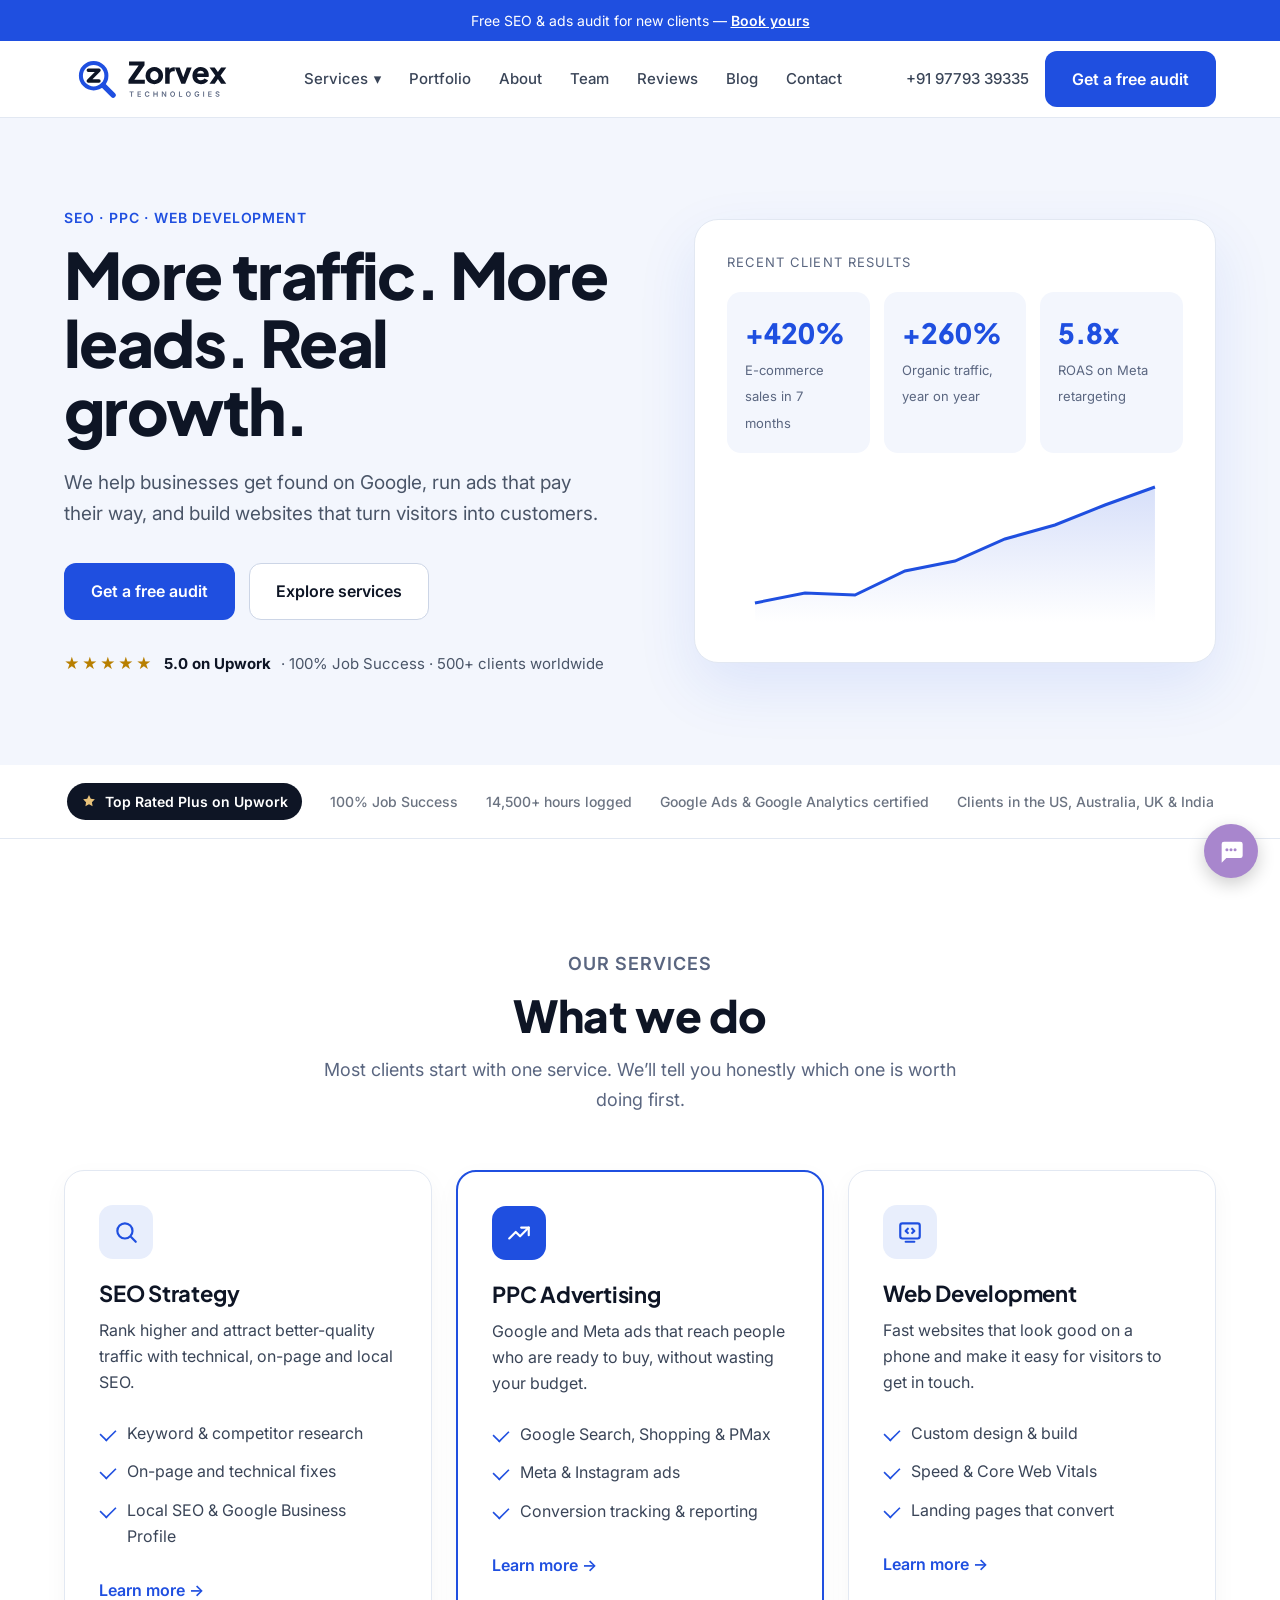
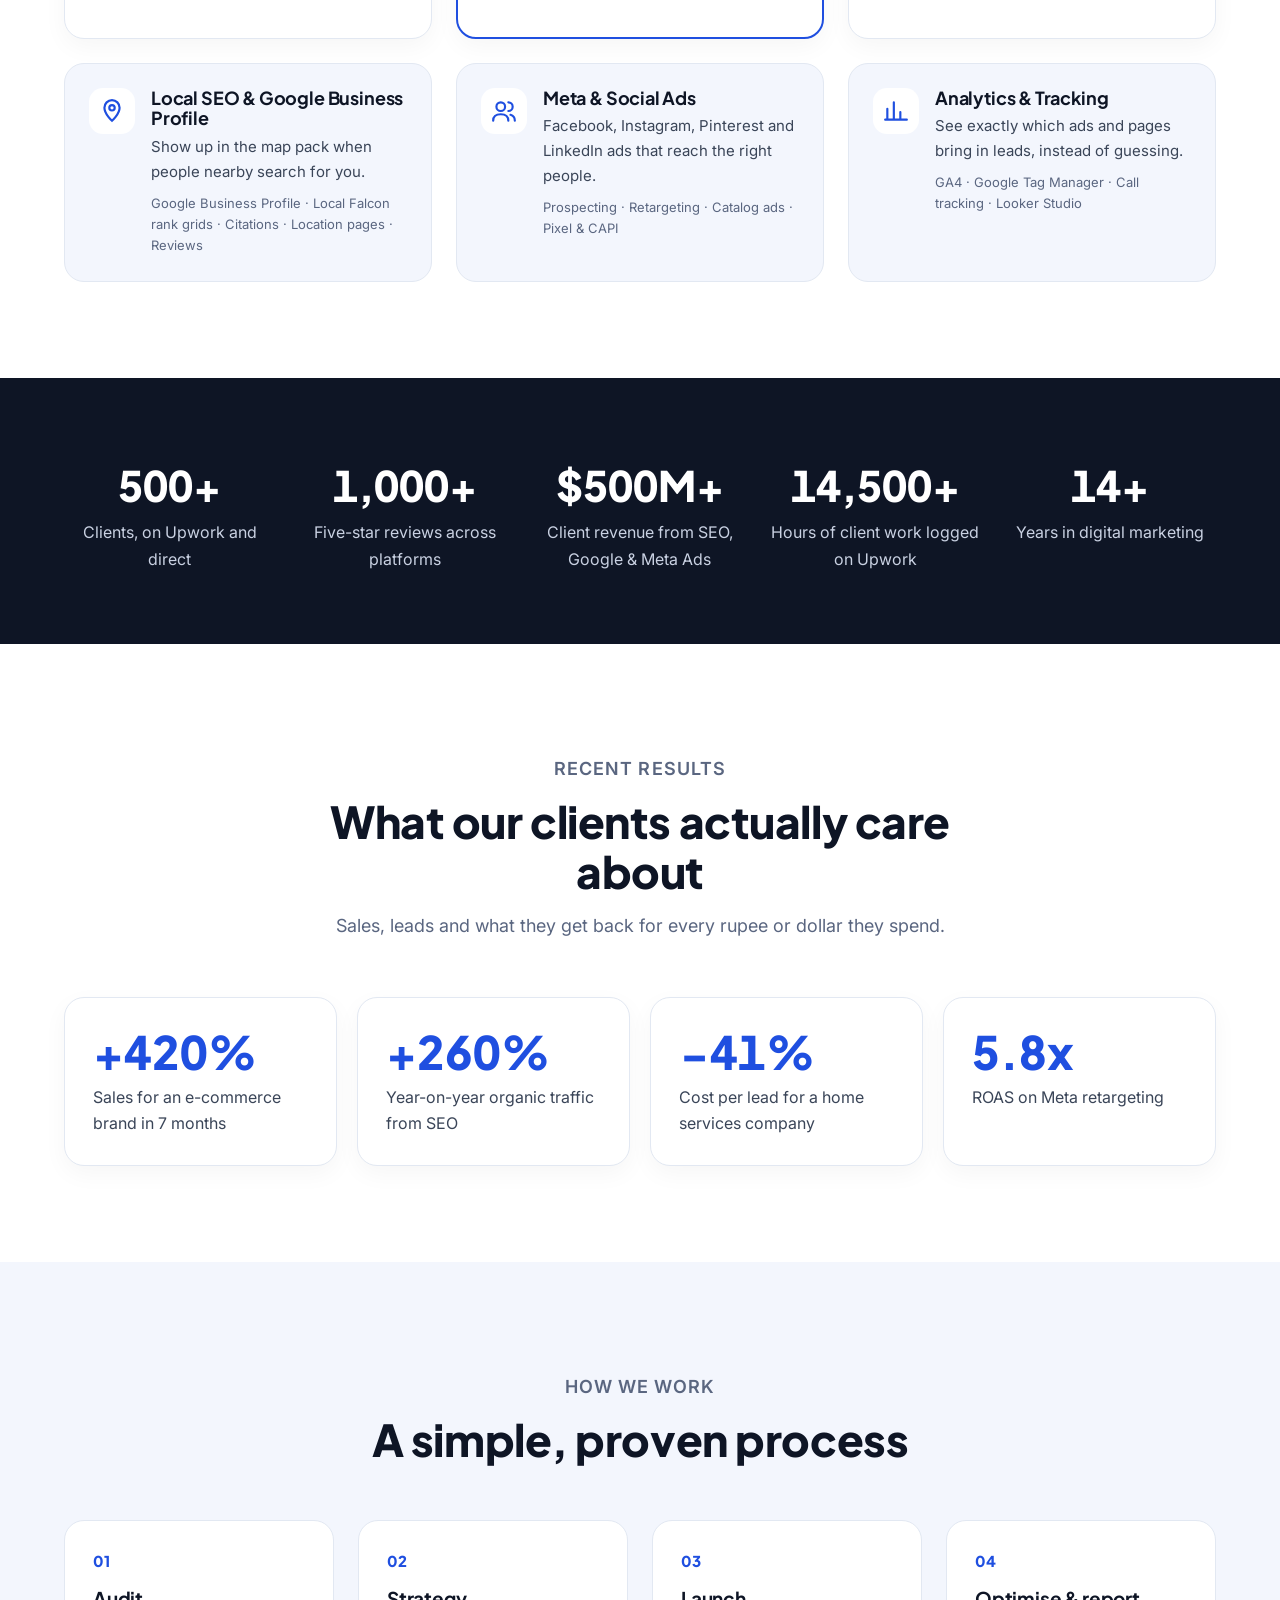
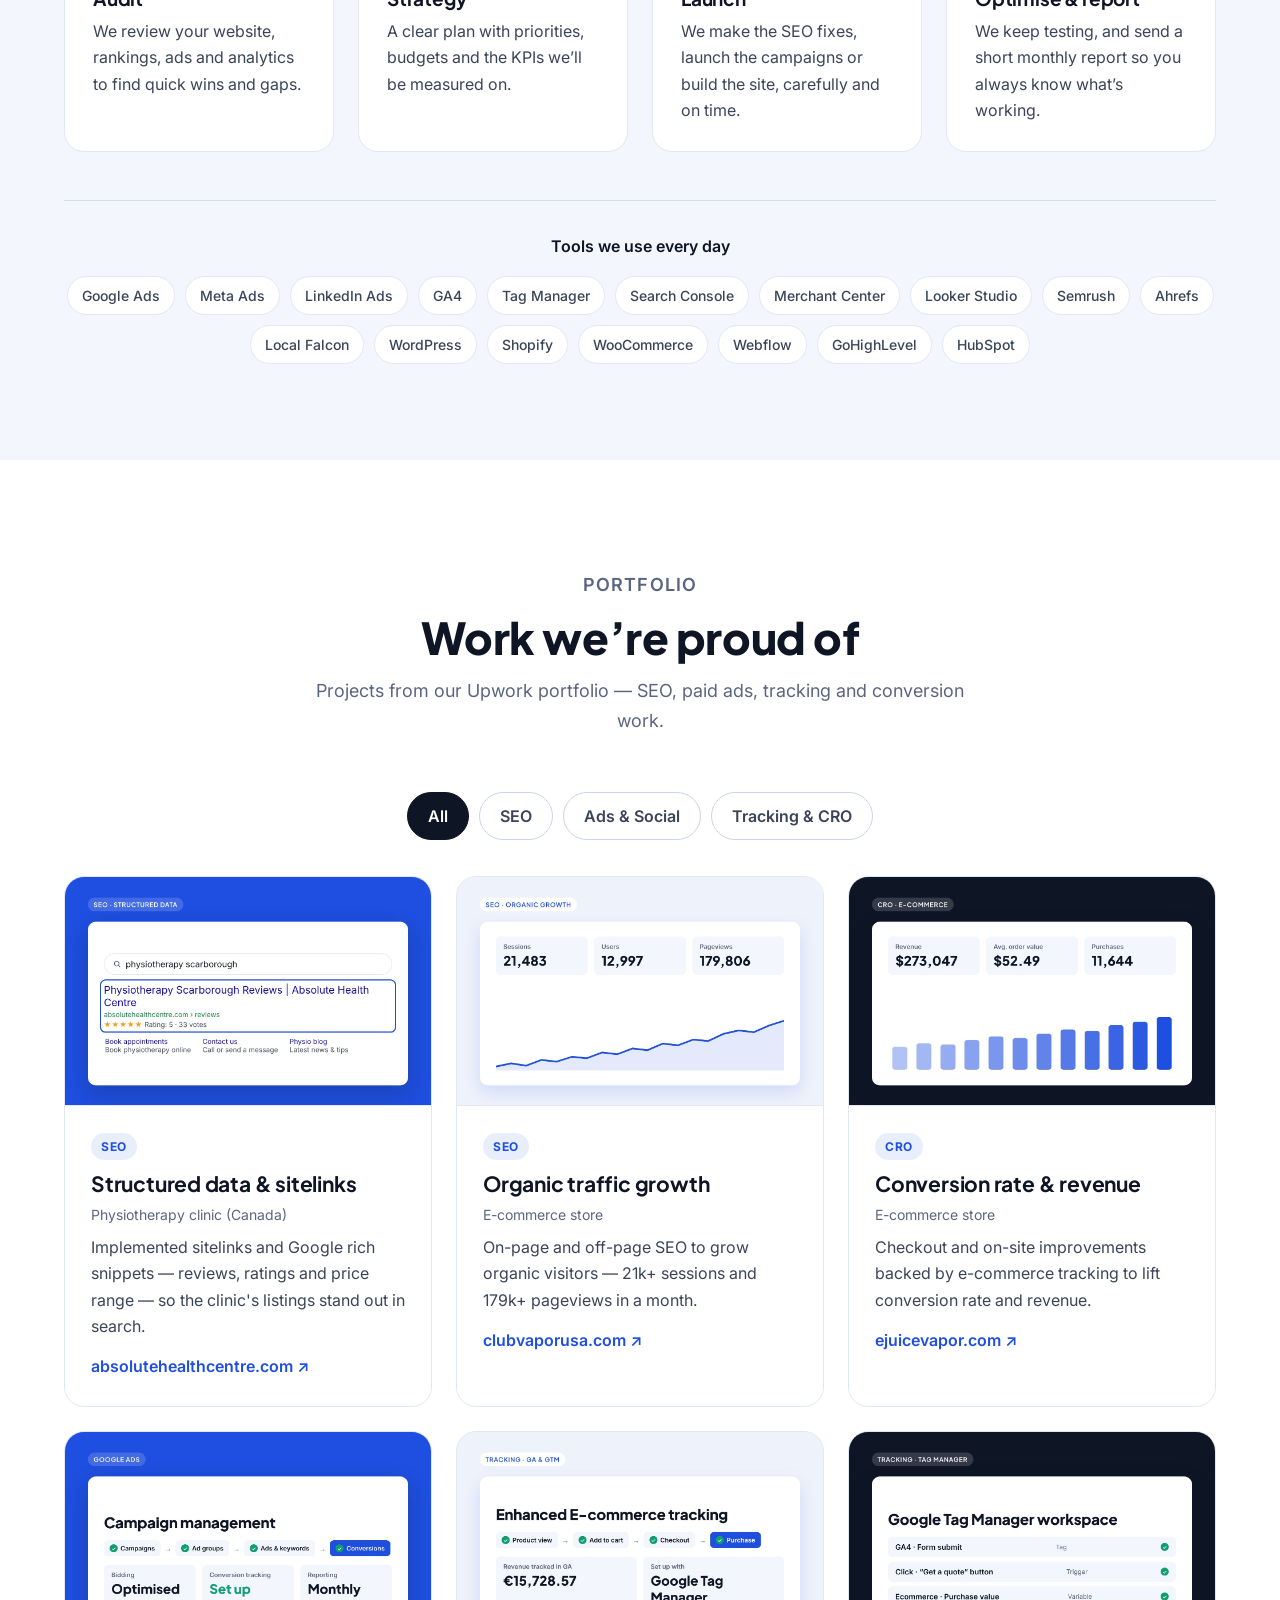
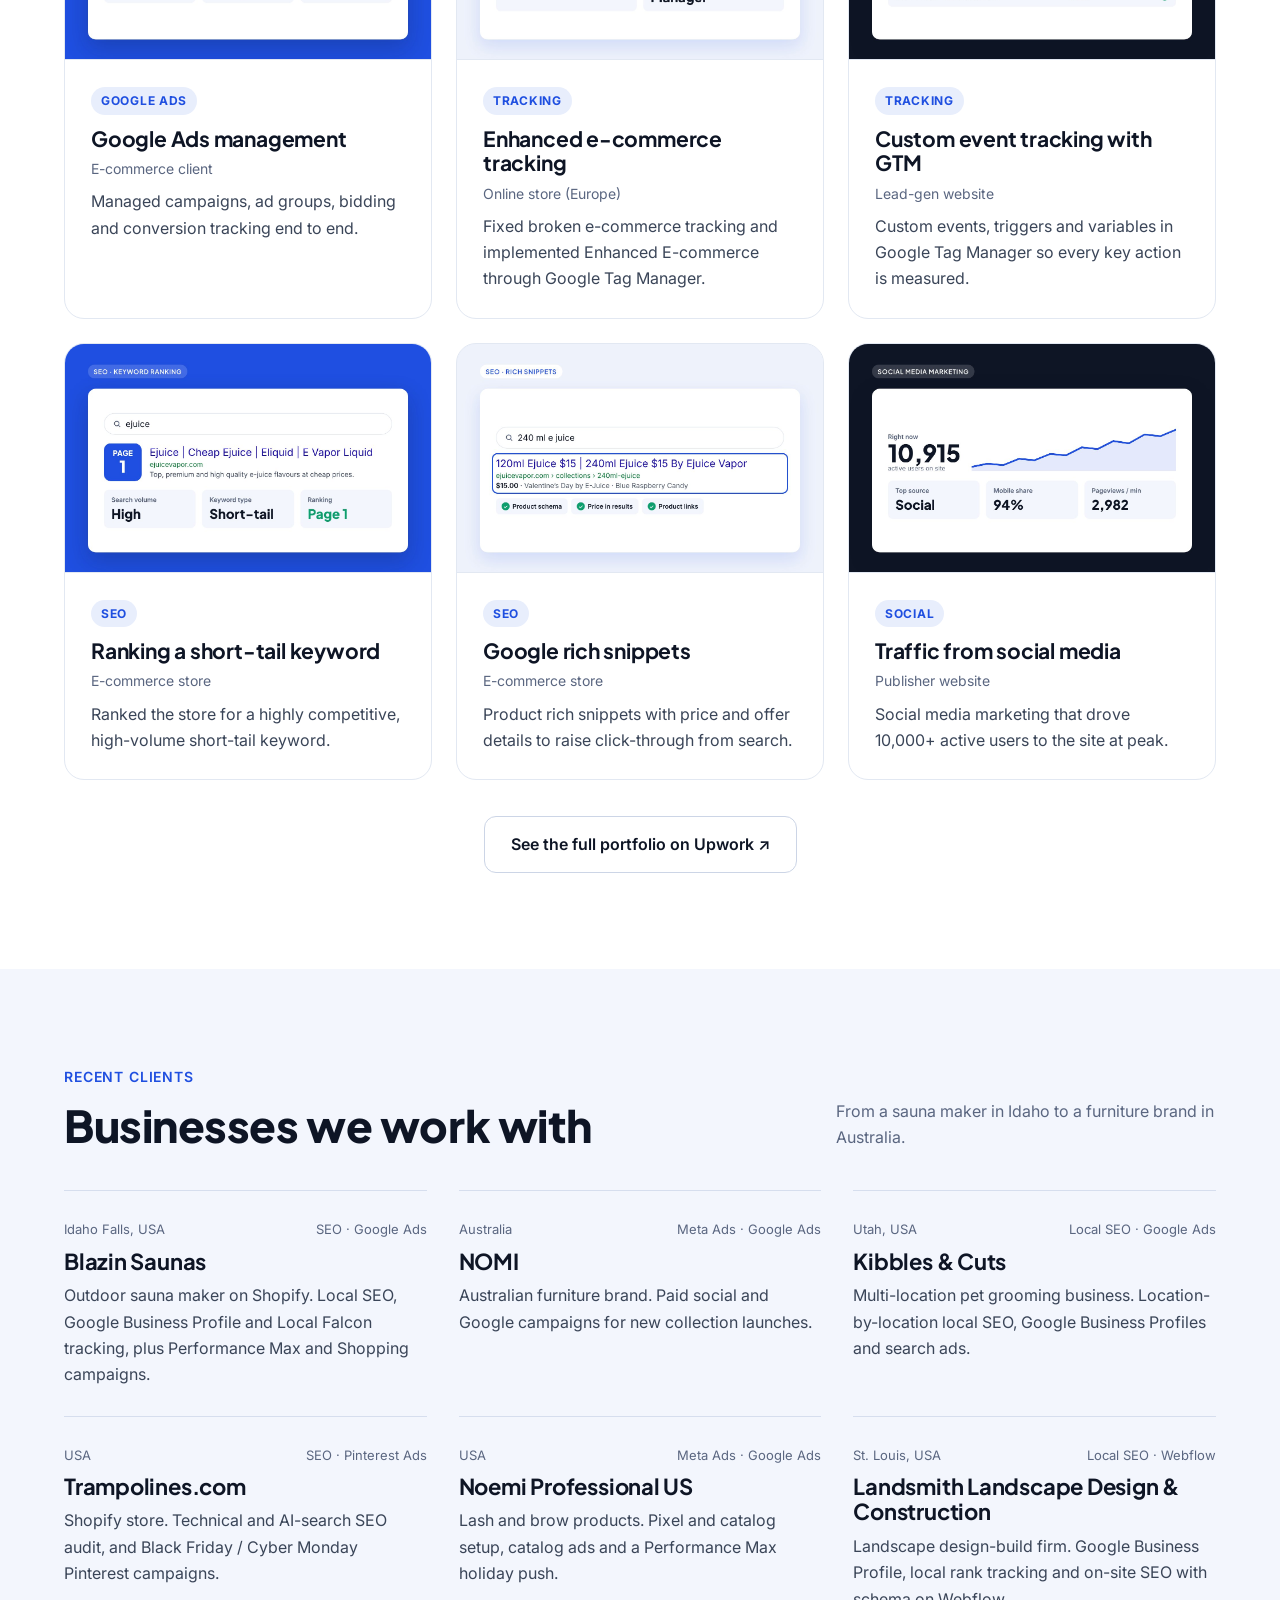
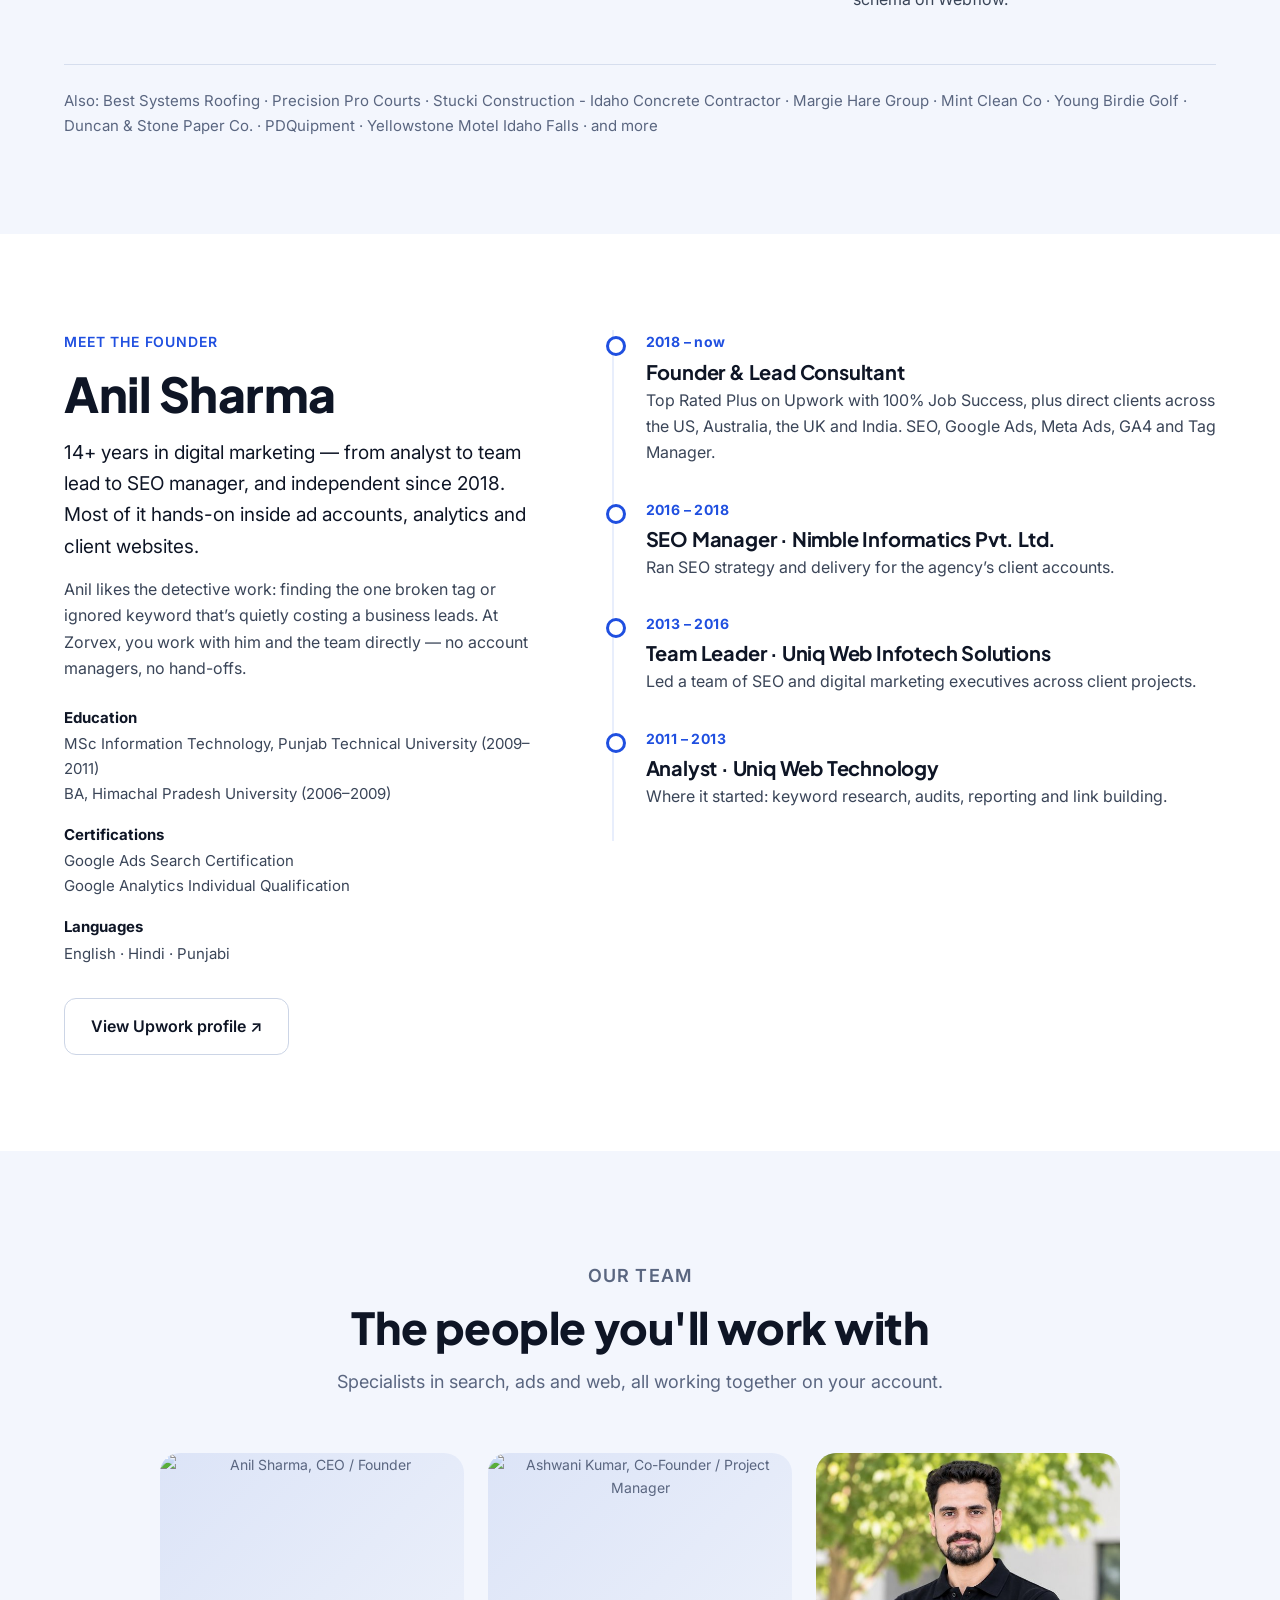
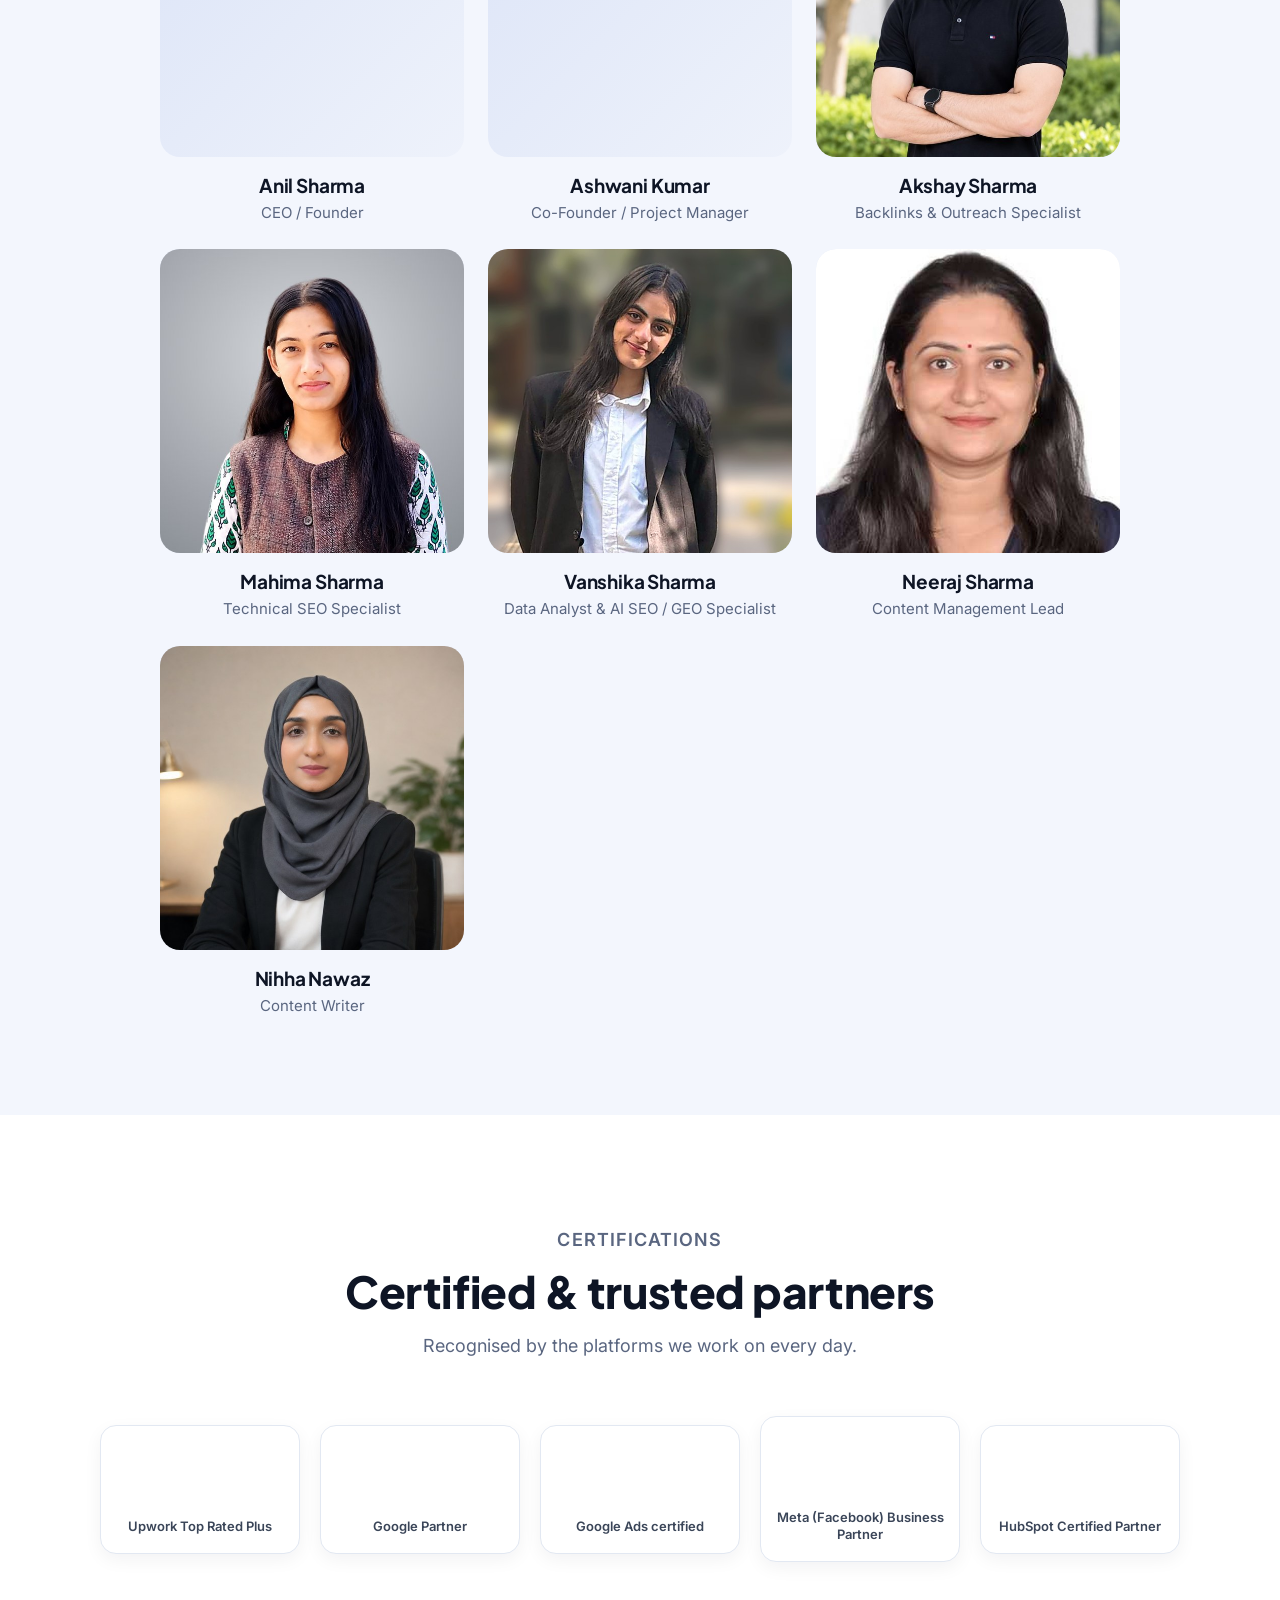
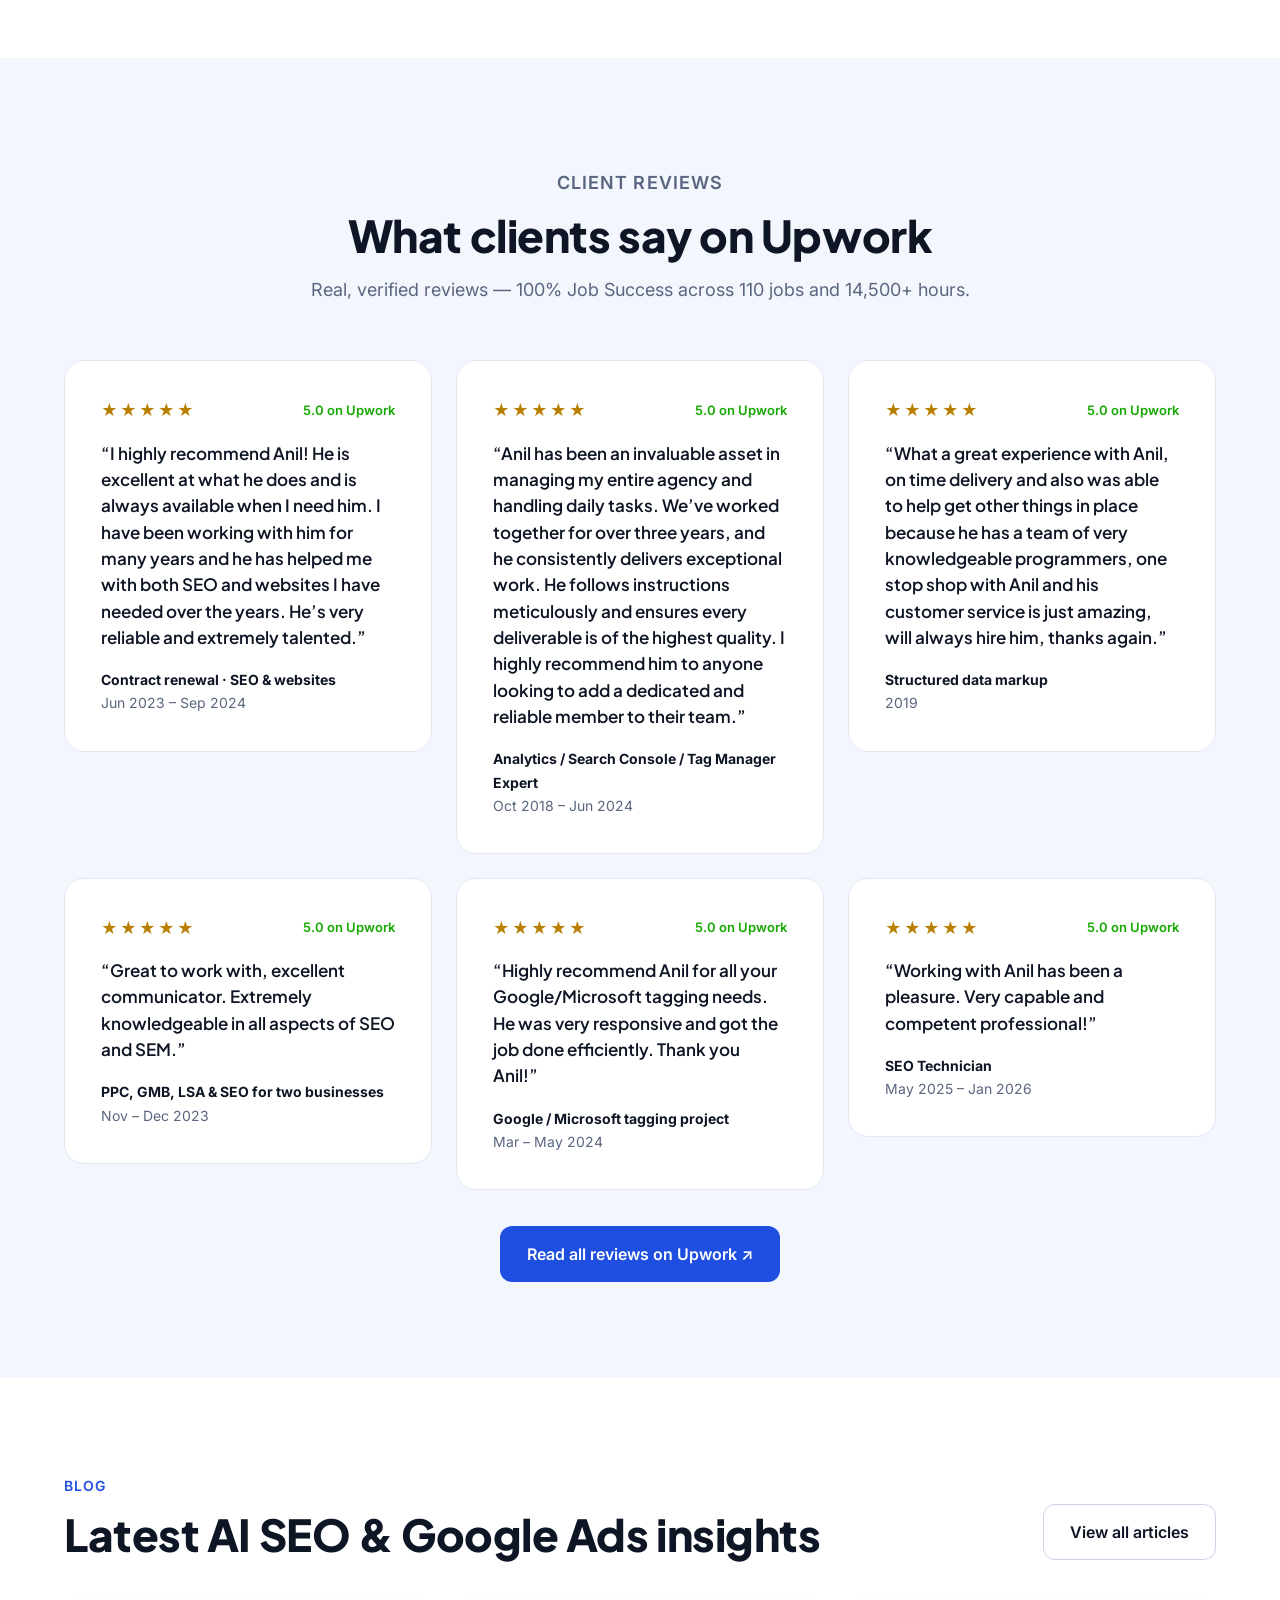
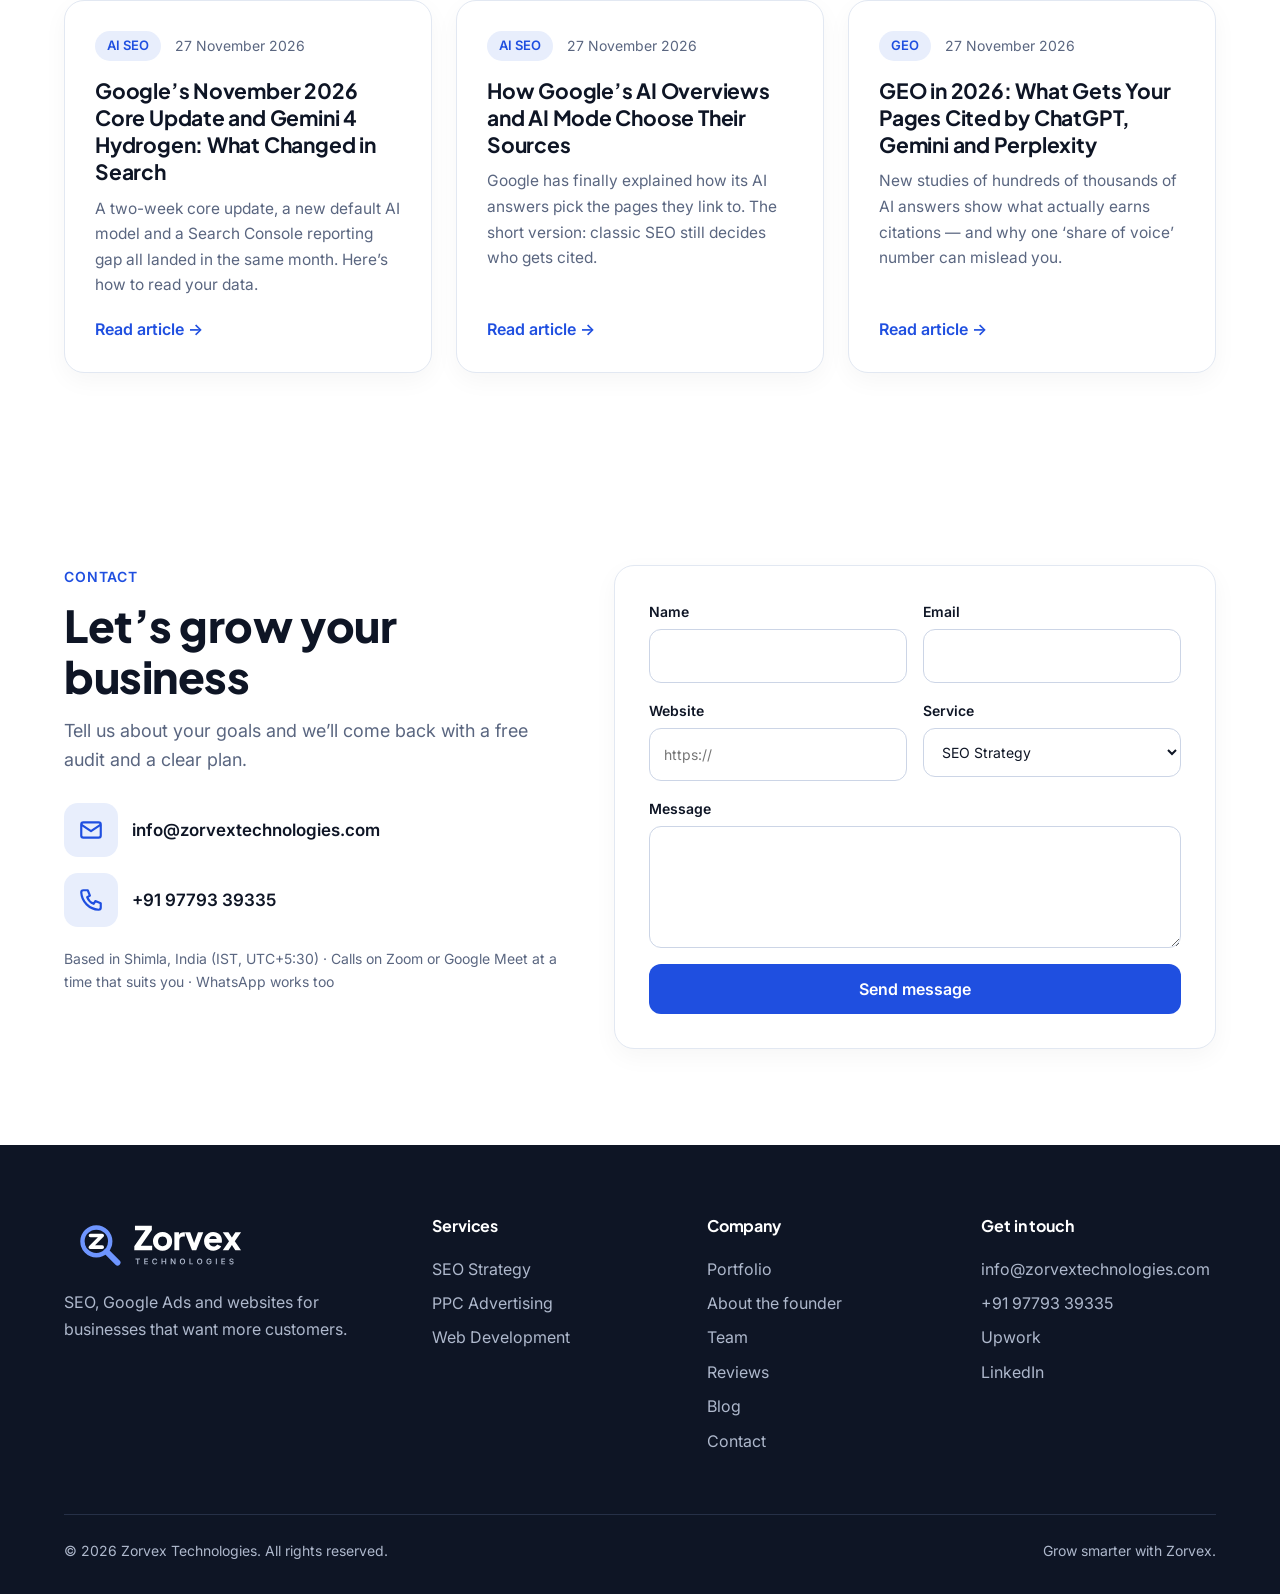
==== commit db327e8a: "Rewrite site copy in a natural, reader-first voice Co-Authored-By: Claude Opus 5.5 <noreply@anthropi" ====
--- a/index.html
+++ b/index.html
@@ -78,7 +78,7 @@
     <div>
       <p class="eyebrow">SEO · PPC · Web Development</p>
       <h1>More traffic. More leads. Real growth.</h1>
-      <p class="hero-lead">Zorvex Technologies pairs creative strategy with data insights to grow your digital presence — and your bottom line.</p>
+      <p class="hero-lead">We help businesses get found on Google, run ads that pay their way, and build websites that turn visitors into customers.</p>
       <div class="hero-actions">
         <a class="btn btn-primary" href="#contact">Get a free audit</a>
         <a class="btn btn-outline" href="#services">Explore services</a>
@@ -108,16 +108,16 @@
   <div class="container">
     <div class="section-head">
       <p class="eyebrow">Our services</p>
-      <h2>Services built around results</h2>
-      <p>Most clients start with one and end up needing two. We’ll tell you honestly which will move the needle first.</p>
+      <h2>What we do</h2>
+      <p>Most clients start with one service. We’ll tell you honestly which one is worth doing first.</p>
     </div>
     <div class="grid-3">
       <article class="card"><div class="icon-box"><svg viewBox="0 0 24 24" fill="none" stroke-width="2" stroke-linecap="round" aria-hidden="true"><circle cx="11" cy="11" r="7"/><path d="M21 21l-4.3-4.3"/></svg></div><h3>SEO Strategy</h3><p>Rank higher and attract better-quality traffic with technical, on-page and local SEO.</p><ul><li>Keyword &amp; competitor research</li><li>On-page and technical fixes</li><li>Local SEO &amp; Google Business Profile</li></ul><a class="card-link" href="/seo-services">Learn more →</a></article>
-      <article class="card featured"><div class="icon-box"><svg viewBox="0 0 24 24" fill="none" stroke-width="2" stroke-linecap="round" stroke-linejoin="round" aria-hidden="true"><path d="M3 17l6-6 4 4 8-8"/><path d="M14 7h7v7"/></svg></div><h3>PPC Advertising</h3><p>Cost-effective Google and Meta ads that bring in targeted, ready-to-buy leads.</p><ul><li>Google Search, Shopping &amp; PMax</li><li>Meta &amp; Instagram ads</li><li>Conversion tracking &amp; reporting</li></ul><a class="card-link" href="/ppc-advertising">Learn more →</a></article>
-      <article class="card"><div class="icon-box"><svg viewBox="0 0 24 24" fill="none" stroke-width="2" stroke-linecap="round" stroke-linejoin="round" aria-hidden="true"><rect x="3" y="4" width="18" height="14" rx="2"/><path d="M8 21h8M10 9l-2 2 2 2M14 9l2 2-2 2"/></svg></div><h3>Web Development</h3><p>Fast, mobile-first websites designed to engage visitors and turn them into customers.</p><ul><li>Custom design &amp; build</li><li>Speed &amp; Core Web Vitals</li><li>Landing pages that convert</li></ul><a class="card-link" href="/web-development">Learn more →</a></article>
+      <article class="card featured"><div class="icon-box"><svg viewBox="0 0 24 24" fill="none" stroke-width="2" stroke-linecap="round" stroke-linejoin="round" aria-hidden="true"><path d="M3 17l6-6 4 4 8-8"/><path d="M14 7h7v7"/></svg></div><h3>PPC Advertising</h3><p>Google and Meta ads that reach people who are ready to buy, without wasting your budget.</p><ul><li>Google Search, Shopping &amp; PMax</li><li>Meta &amp; Instagram ads</li><li>Conversion tracking &amp; reporting</li></ul><a class="card-link" href="/ppc-advertising">Learn more →</a></article>
+      <article class="card"><div class="icon-box"><svg viewBox="0 0 24 24" fill="none" stroke-width="2" stroke-linecap="round" stroke-linejoin="round" aria-hidden="true"><rect x="3" y="4" width="18" height="14" rx="2"/><path d="M8 21h8M10 9l-2 2 2 2M14 9l2 2-2 2"/></svg></div><h3>Web Development</h3><p>Fast websites that look good on a phone and make it easy for visitors to get in touch.</p><ul><li>Custom design &amp; build</li><li>Speed &amp; Core Web Vitals</li><li>Landing pages that convert</li></ul><a class="card-link" href="/web-development">Learn more →</a></article>
     </div>
     <div class="more-services">
-      <div class="mini-card"><span class="icon-box"><svg viewBox="0 0 24 24" fill="none" stroke-width="2" aria-hidden="true"><path d="M12 21s7-6.2 7-12a7 7 0 10-14 0c0 5.8 7 12 7 12z"/><circle cx="12" cy="9" r="2.5"/></svg></span><div><h3>Local SEO &amp; Google Business Profile</h3><p>Show up in the map pack when people nearby search for you.</p><p class="mini-points">Google Business Profile · Local Falcon rank grids · Citations · Location pages · Reviews</p></div></div><div class="mini-card"><span class="icon-box"><svg viewBox="0 0 24 24" fill="none" stroke-width="2" stroke-linecap="round" aria-hidden="true"><circle cx="9" cy="8" r="4"/><path d="M2 21c0-4 3-6 7-6s7 2 7 6M16 4a4 4 0 010 8M22 21c0-3-2-5-4-5.5"/></svg></span><div><h3>Meta &amp; Social Ads</h3><p>Facebook, Instagram, Pinterest and LinkedIn ads that reach the right people.</p><p class="mini-points">Prospecting · Retargeting · Catalog ads · Pixel &amp; CAPI</p></div></div><div class="mini-card"><span class="icon-box"><svg viewBox="0 0 24 24" fill="none" stroke-width="2" stroke-linecap="round" aria-hidden="true"><path d="M4 20V10M10 20V4M16 20v-7M22 20H2"/></svg></span><div><h3>Analytics &amp; Tracking</h3><p>Know exactly which ads and pages bring in leads, not guesses.</p><p class="mini-points">GA4 · Google Tag Manager · Call tracking · Looker Studio</p></div></div>
+      <div class="mini-card"><span class="icon-box"><svg viewBox="0 0 24 24" fill="none" stroke-width="2" aria-hidden="true"><path d="M12 21s7-6.2 7-12a7 7 0 10-14 0c0 5.8 7 12 7 12z"/><circle cx="12" cy="9" r="2.5"/></svg></span><div><h3>Local SEO &amp; Google Business Profile</h3><p>Show up in the map pack when people nearby search for you.</p><p class="mini-points">Google Business Profile · Local Falcon rank grids · Citations · Location pages · Reviews</p></div></div><div class="mini-card"><span class="icon-box"><svg viewBox="0 0 24 24" fill="none" stroke-width="2" stroke-linecap="round" aria-hidden="true"><circle cx="9" cy="8" r="4"/><path d="M2 21c0-4 3-6 7-6s7 2 7 6M16 4a4 4 0 010 8M22 21c0-3-2-5-4-5.5"/></svg></span><div><h3>Meta &amp; Social Ads</h3><p>Facebook, Instagram, Pinterest and LinkedIn ads that reach the right people.</p><p class="mini-points">Prospecting · Retargeting · Catalog ads · Pixel &amp; CAPI</p></div></div><div class="mini-card"><span class="icon-box"><svg viewBox="0 0 24 24" fill="none" stroke-width="2" stroke-linecap="round" aria-hidden="true"><path d="M4 20V10M10 20V4M16 20v-7M22 20H2"/></svg></span><div><h3>Analytics &amp; Tracking</h3><p>See exactly which ads and pages bring in leads, instead of guessing.</p><p class="mini-points">GA4 · Google Tag Manager · Call tracking · Looker Studio</p></div></div>
     </div>
   </div>
 </section>
@@ -130,7 +130,7 @@
 
 <section class="section">
   <div class="container">
-    <div class="section-head"><p class="eyebrow">Recent results</p><h2>Numbers our clients care about</h2><p>Revenue, leads and return on ad spend, not vanity metrics.</p></div>
+    <div class="section-head"><p class="eyebrow">Recent results</p><h2>What our clients actually care about</h2><p>Sales, leads and what they get back for every rupee or dollar they spend.</p></div>
     <div class="results-grid"><div class="result-card"><strong>+420%</strong><span>Sales for an e-commerce brand in 7 months</span></div><div class="result-card"><strong>+260%</strong><span>Year-on-year organic traffic from SEO</span></div><div class="result-card"><strong>−41%</strong><span>Cost per lead for a home services company</span></div><div class="result-card"><strong>5.8x</strong><span>ROAS on Meta retargeting</span></div></div>
   </div>
 </section>
@@ -144,8 +144,8 @@
     <div class="steps">
       <div class="step"><h3>Audit</h3><p>We review your website, rankings, ads and analytics to find quick wins and gaps.</p></div>
       <div class="step"><h3>Strategy</h3><p>A clear plan with priorities, budgets and the KPIs we’ll be measured on.</p></div>
-      <div class="step"><h3>Launch</h3><p>We implement the SEO fixes, campaigns or website — fast and carefully.</p></div>
-      <div class="step"><h3>Optimise &amp; report</h3><p>Ongoing testing and simple monthly reports so you always know what’s working.</p></div>
+      <div class="step"><h3>Launch</h3><p>We make the SEO fixes, launch the campaigns or build the site, carefully and on time.</p></div>
+      <div class="step"><h3>Optimise &amp; report</h3><p>We keep testing, and send a short monthly report so you always know what’s working.</p></div>
     </div>
     <div class="tools"><p>Tools we use every day</p><ul><li>Google Ads</li><li>Meta Ads</li><li>LinkedIn Ads</li><li>GA4</li><li>Tag Manager</li><li>Search Console</li><li>Merchant Center</li><li>Looker Studio</li><li>Semrush</li><li>Ahrefs</li><li>Local Falcon</li><li>WordPress</li><li>Shopify</li><li>WooCommerce</li><li>Webflow</li><li>GoHighLevel</li><li>HubSpot</li></ul></div>
   </div>
@@ -199,8 +199,8 @@
   <div class="container">
     <div class="section-head">
       <p class="eyebrow">Our team</p>
-      <h2>The people behind your growth</h2>
-      <p>Specialists in search, paid media and web — working as one team on your goals.</p>
+      <h2>The people you'll work with</h2>
+      <p>Specialists in search, ads and web, all working together on your account.</p>
     </div>
     <div class="grid-3 team-grid">
       <div class="member"><div class="avatar has-bio" tabindex="0" aria-label="Anil Sharma: show bio"><img src="https://uniqwebinfotech.com/wp-content/uploads/2021/08/145297904_4933394603401630_9110171836226956619_n.jpg" onerror="this.onerror=null;this.src='https://uniqwebinfotech.com/wp-content/uploads/2021/08/145297904_4933394603401630_9110171836226956619_n-150x150.jpg'" alt="Anil Sharma, CEO / Founder" loading="lazy" width="300" height="300"><div class="member-overlay"><p>Founder with 14+ years in SEO and paid ads. Top Rated Plus on Upwork, Anil sets the strategy and still works hands-on in client accounts.</p></div></div><h3>Anil Sharma</h3><p>CEO / Founder</p></div>
@@ -248,10 +248,11 @@
       </div>
       <p class="contact-note">Based in Shimla, India (IST, UTC+5:30) · Calls on Zoom or Google Meet at a time that suits you · WhatsApp works too</p>
     </div>
-    <form class="form card" action="https://formsubmit.co/anilsharma01sharma@gmail.com" method="POST">
+    <form class="form card" action="#" method="POST" data-fs="aHR0cHM6Ly9mb3Jtc3VibWl0LmNvL2FuaWxzaGFybWEwMXNoYXJtYUBnbWFpbC5jb20=">
       <input type="hidden" name="_subject" value="New enquiry from zorvextechnologies.com">
       <input type="hidden" name="_template" value="table">
-      <input type="hidden" name="_captcha" value="false">
+      <input type="hidden" name="_captcha" value="true">
+      <input type="hidden" name="_blacklist" value="viagra, cialis, casino, porn, xxx, escort, bitcoin investment, crypto investment, forex signals, payday loan, betting tips">
       <input type="hidden" name="_next" value="https://zorvextechnologies.com/thank-you">
       <input type="text" name="_honey" tabindex="-1" autocomplete="off" aria-hidden="true" style="position:absolute;left:-9999px;width:1px;height:1px;opacity:0">
       <div class="form-row">
@@ -264,8 +265,9 @@
           <select name="service"><option>SEO Strategy</option><option>PPC Advertising</option><option>Web Development</option><option>Not sure yet</option></select>
         </label>
       </div>
-      <label>Message<textarea name="message" rows="4" required></textarea></label>
+      <label>Message<textarea name="message" rows="4" required maxlength="3000"></textarea></label>
       <button class="btn btn-primary" type="submit">Send message</button>
+      <noscript><p class="form-error">Please enable JavaScript to send this form, or email info@zorvextechnologies.com.</p></noscript>
     </form>
   </div>
 </section>
@@ -275,7 +277,7 @@
     <div class="footer-grid">
       <div>
         <a class="logo" href="/"><img src="/assets/zorvex-logo-horizontal-white.svg" alt="Zorvex Technologies" width="192" height="48"></a>
-        <p style="margin-top:16px;max-width:320px">Data-driven SEO, PPC and web development that helps businesses grow smarter.</p>
+        <p style="margin-top:16px;max-width:320px">SEO, Google Ads and websites for businesses that want more customers.</p>
       </div>
       <div>
         <h4>Services</h4>
@@ -319,5 +321,6 @@
   </button>
 </div>
 <script src="/assets/main.js?v=6"></script>
+<script src="/assets/spam-guard.js?v=1" defer></script>
 </body>
 </html>
--- a/assets/style.css
+++ b/assets/style.css
@@ -314,3 +314,4 @@
 .avatar.has-bio:hover .member-overlay,.avatar.has-bio:focus .member-overlay,.avatar.has-bio:focus-within .member-overlay{opacity:1;transform:none}
 .avatar.has-bio:focus-visible{box-shadow:0 0 0 3px var(--blue)}
 @media (prefers-reduced-motion:reduce){.member-overlay{transition:none;transform:none}}
+.form-error{background:#FEF2F2;color:#991B1B;border-radius:10px;padding:10px 12px;font-size:14px;margin:4px 0}
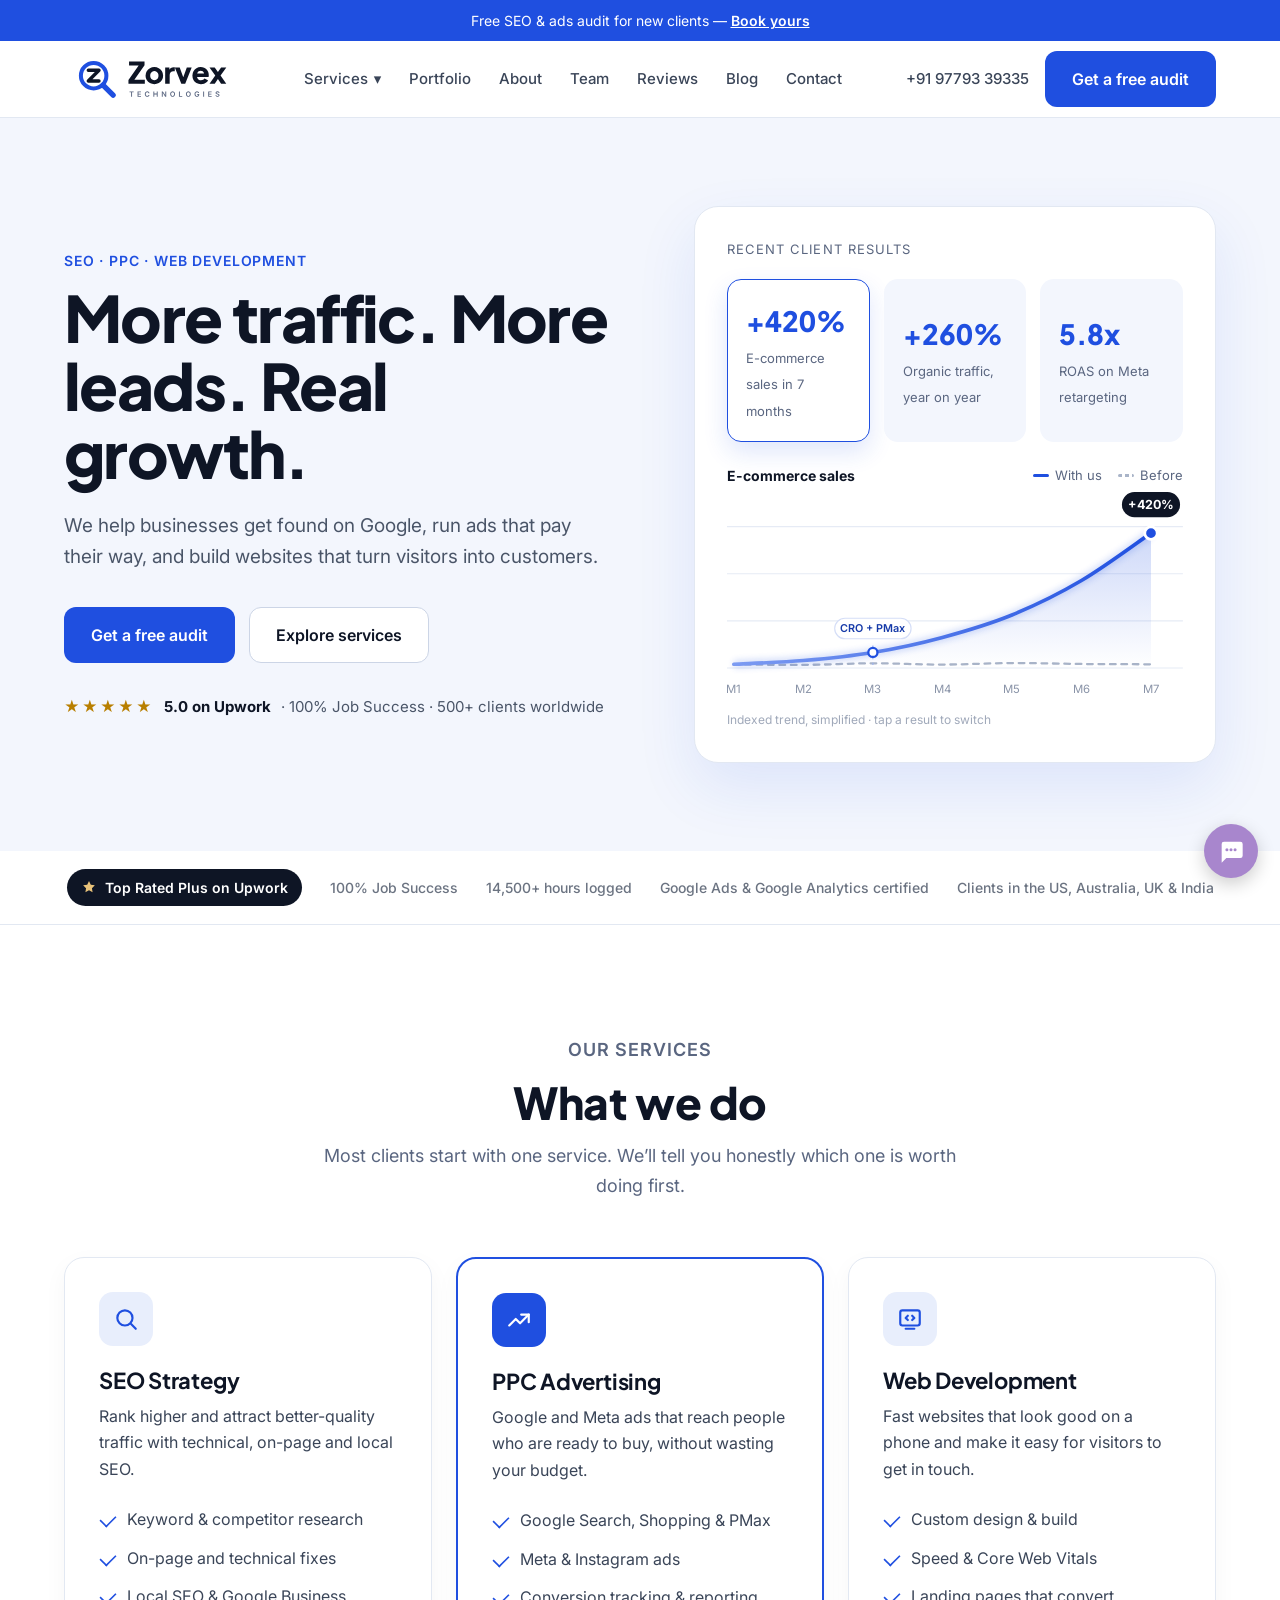
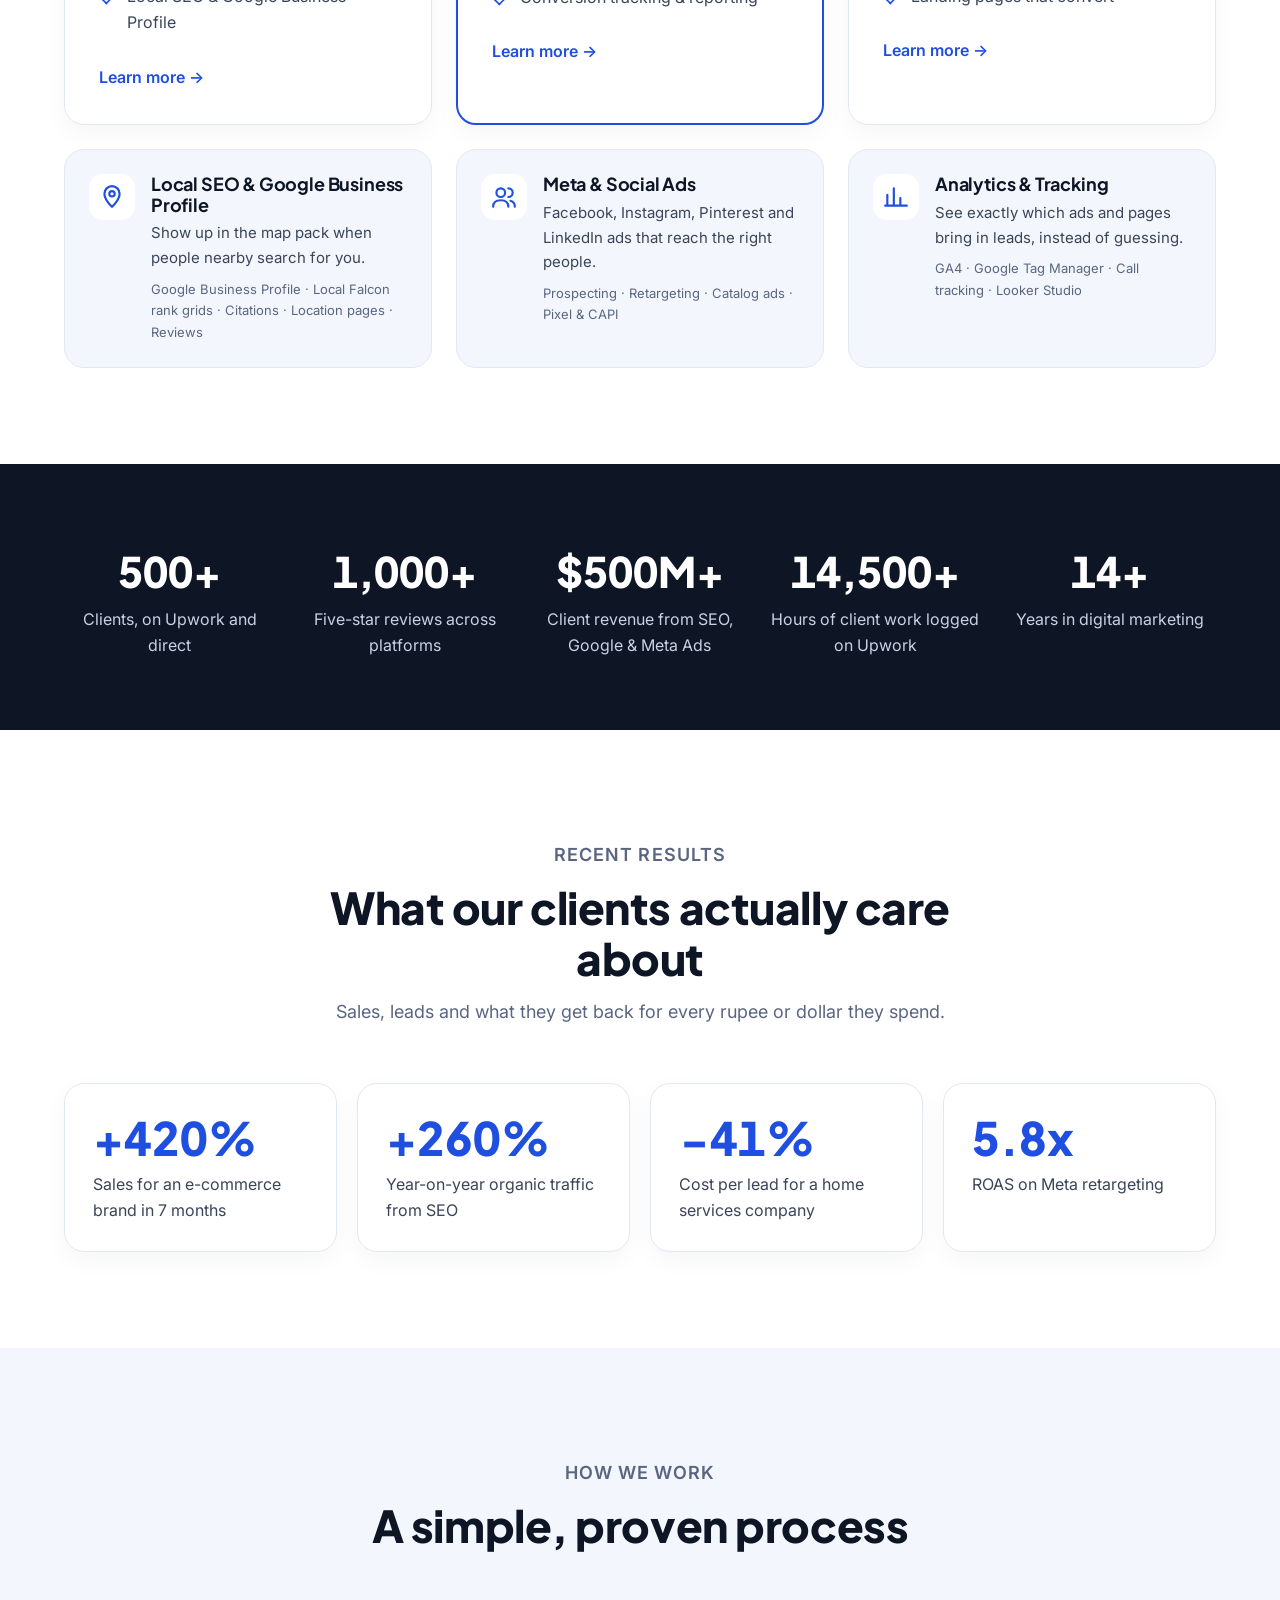
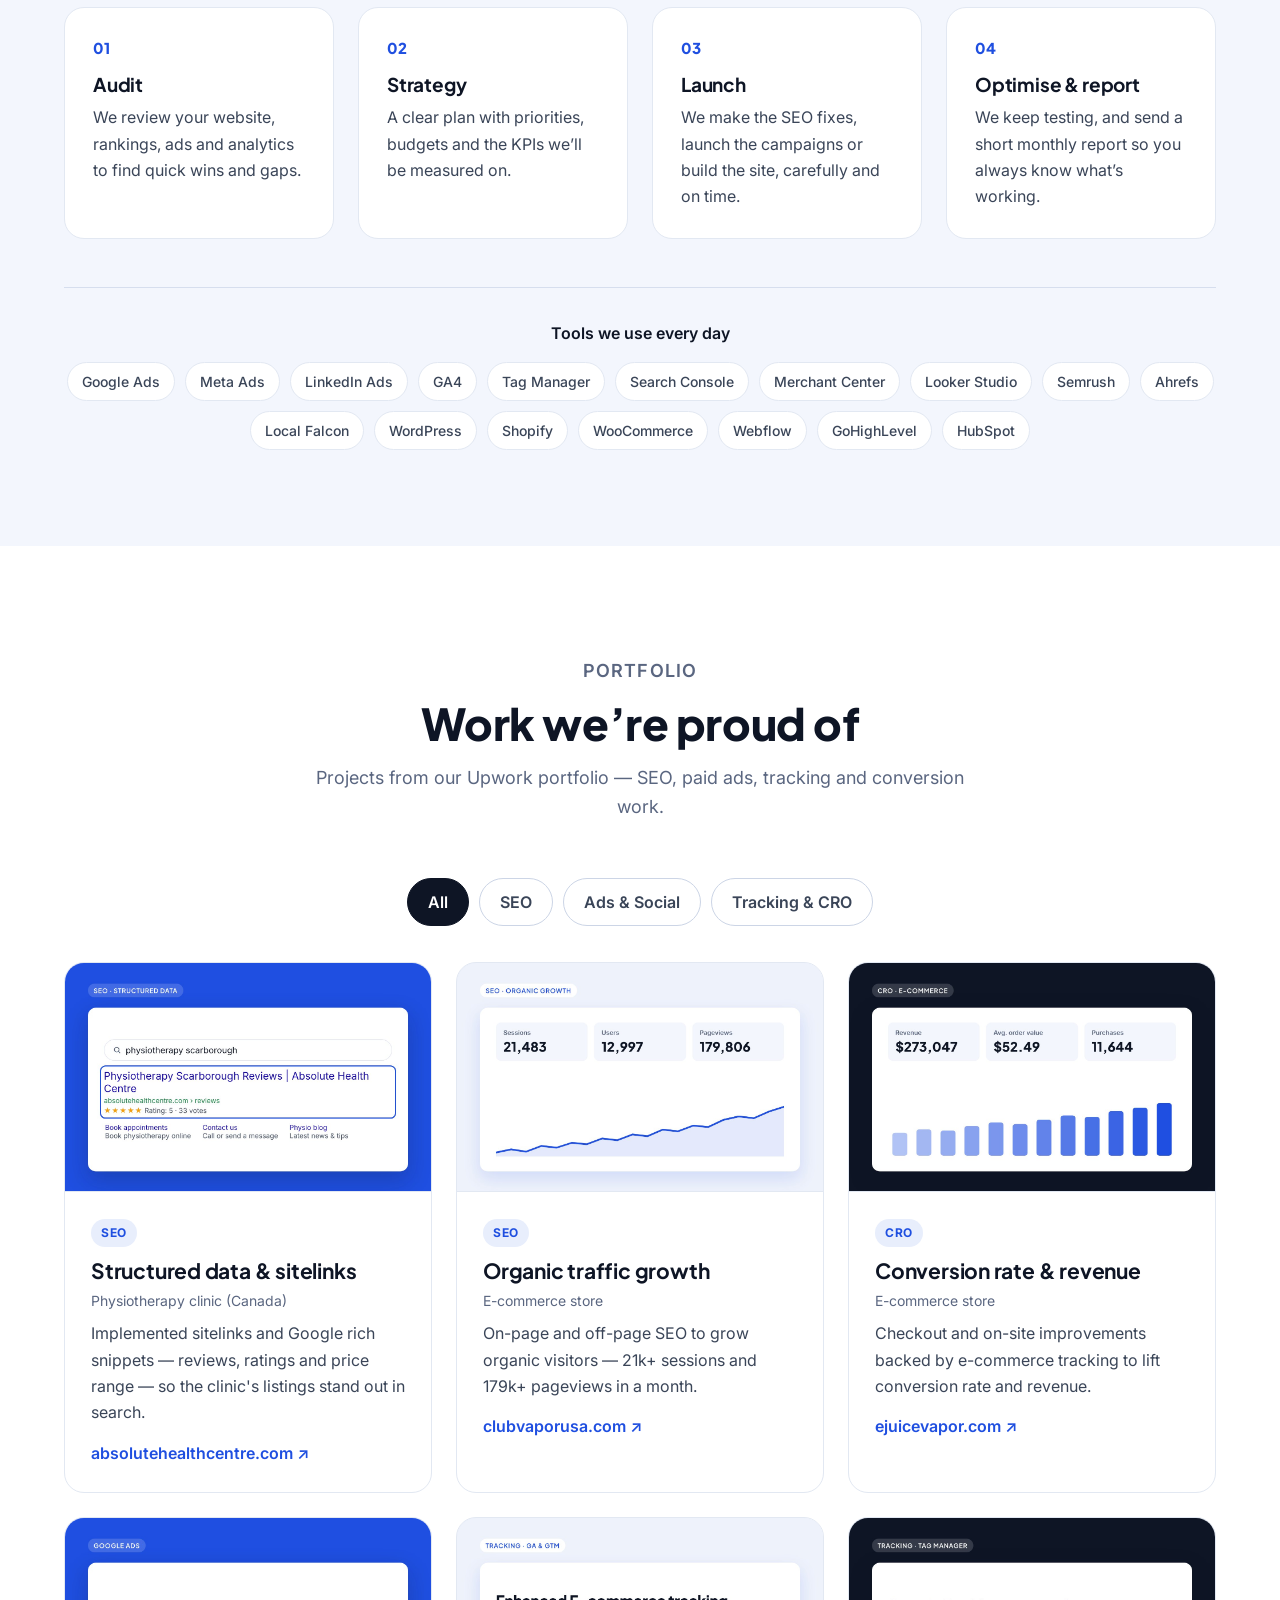
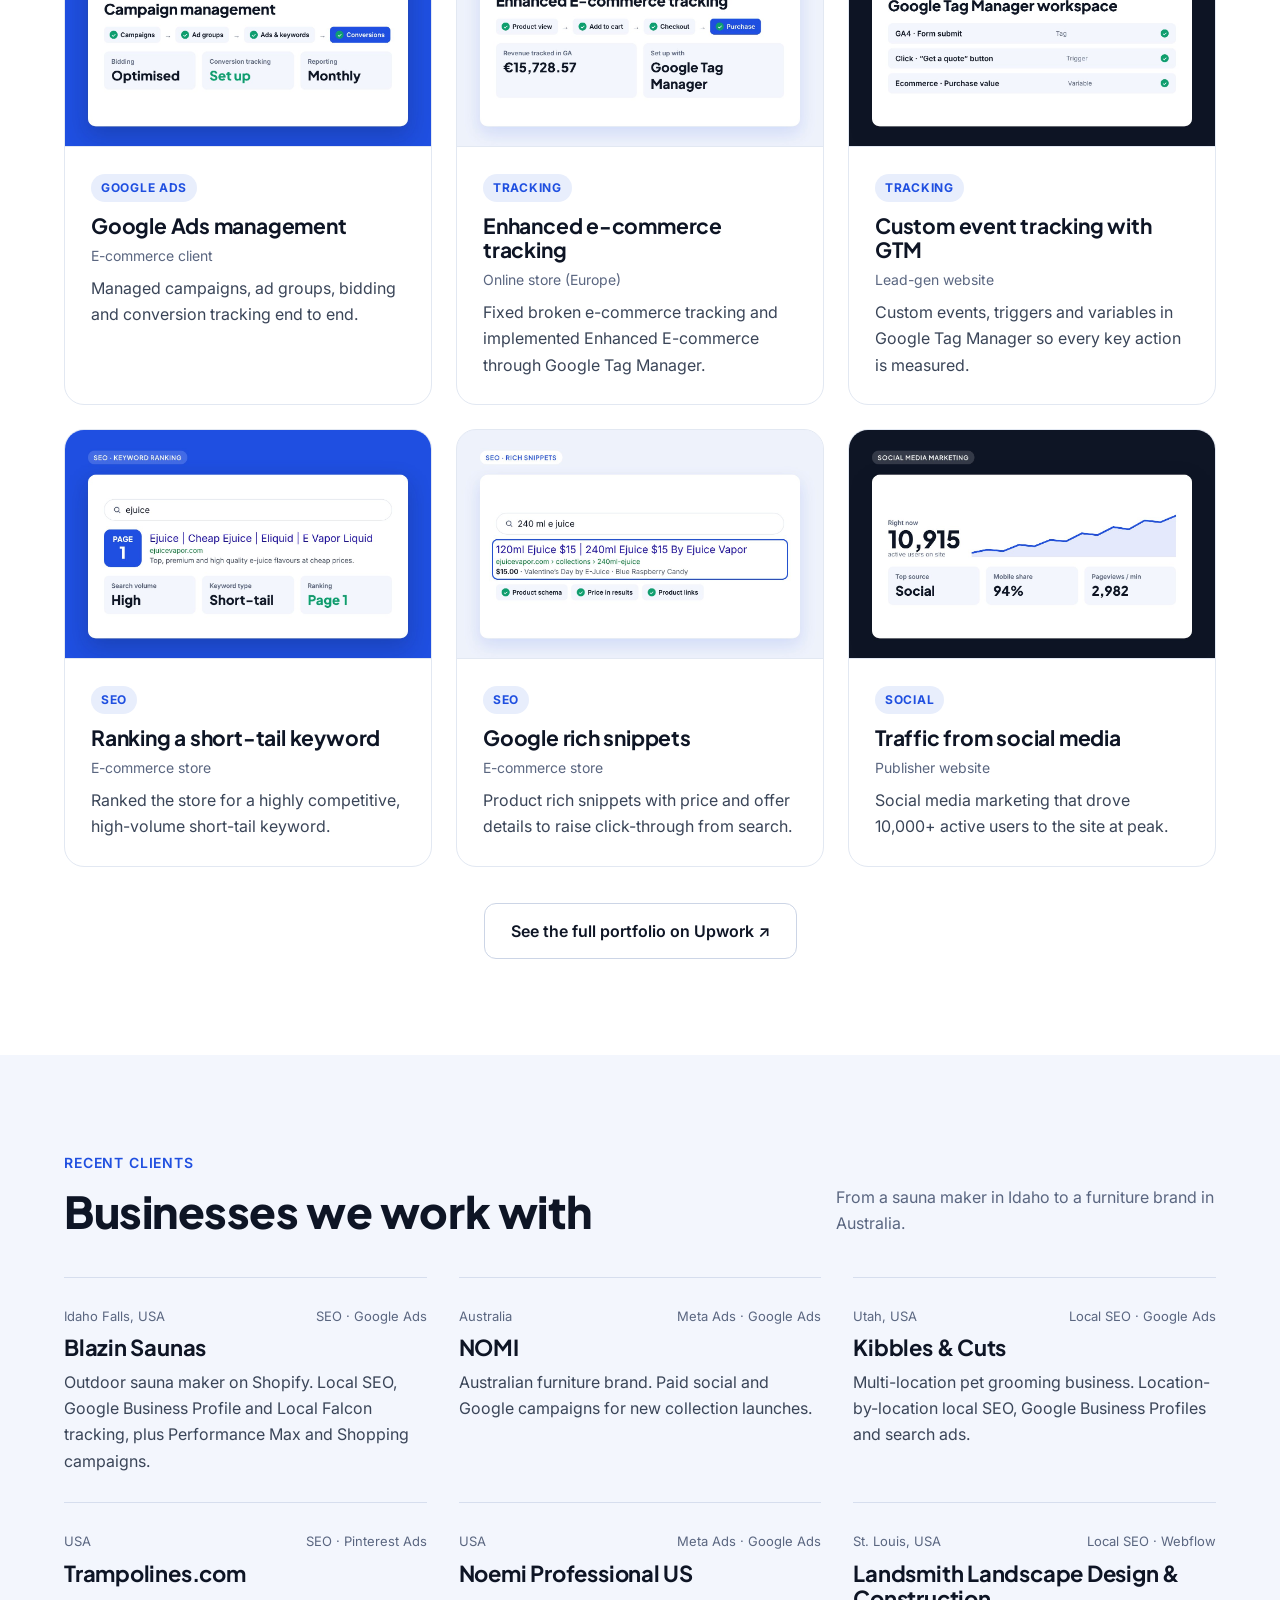
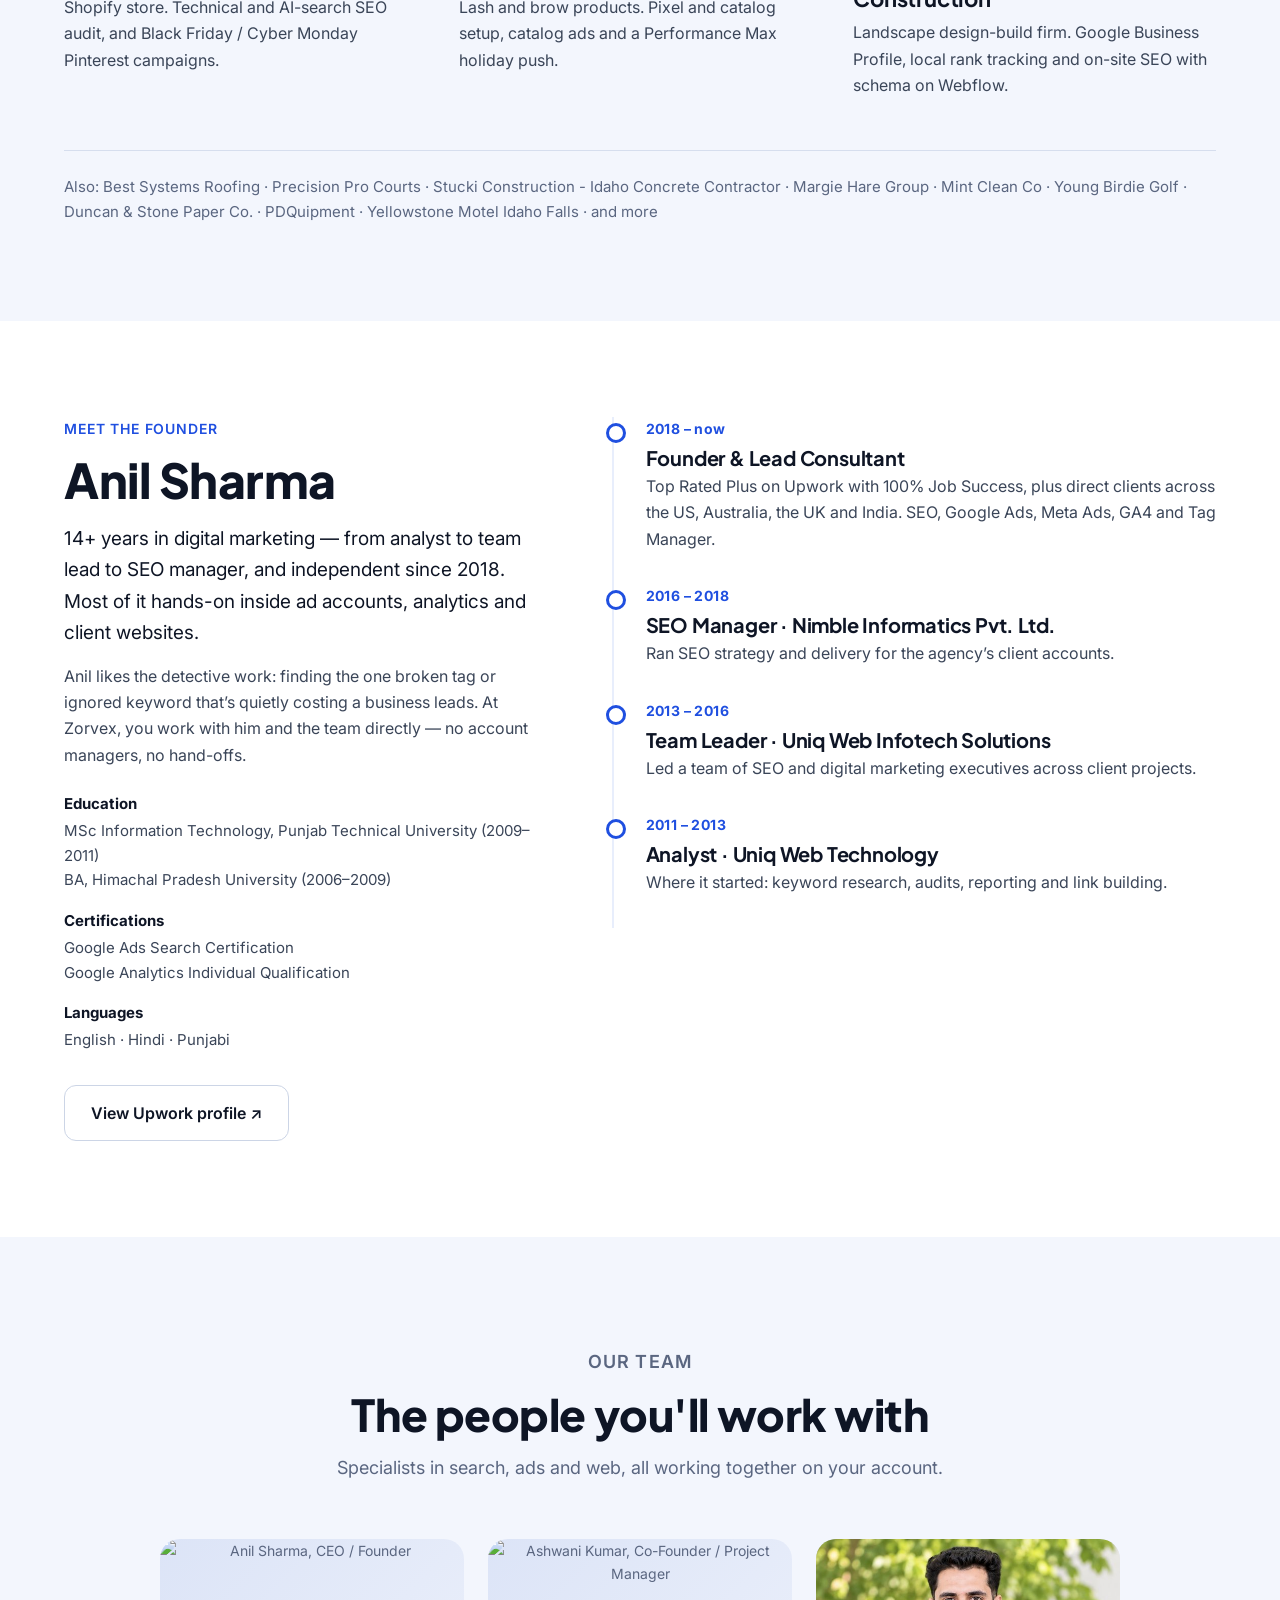
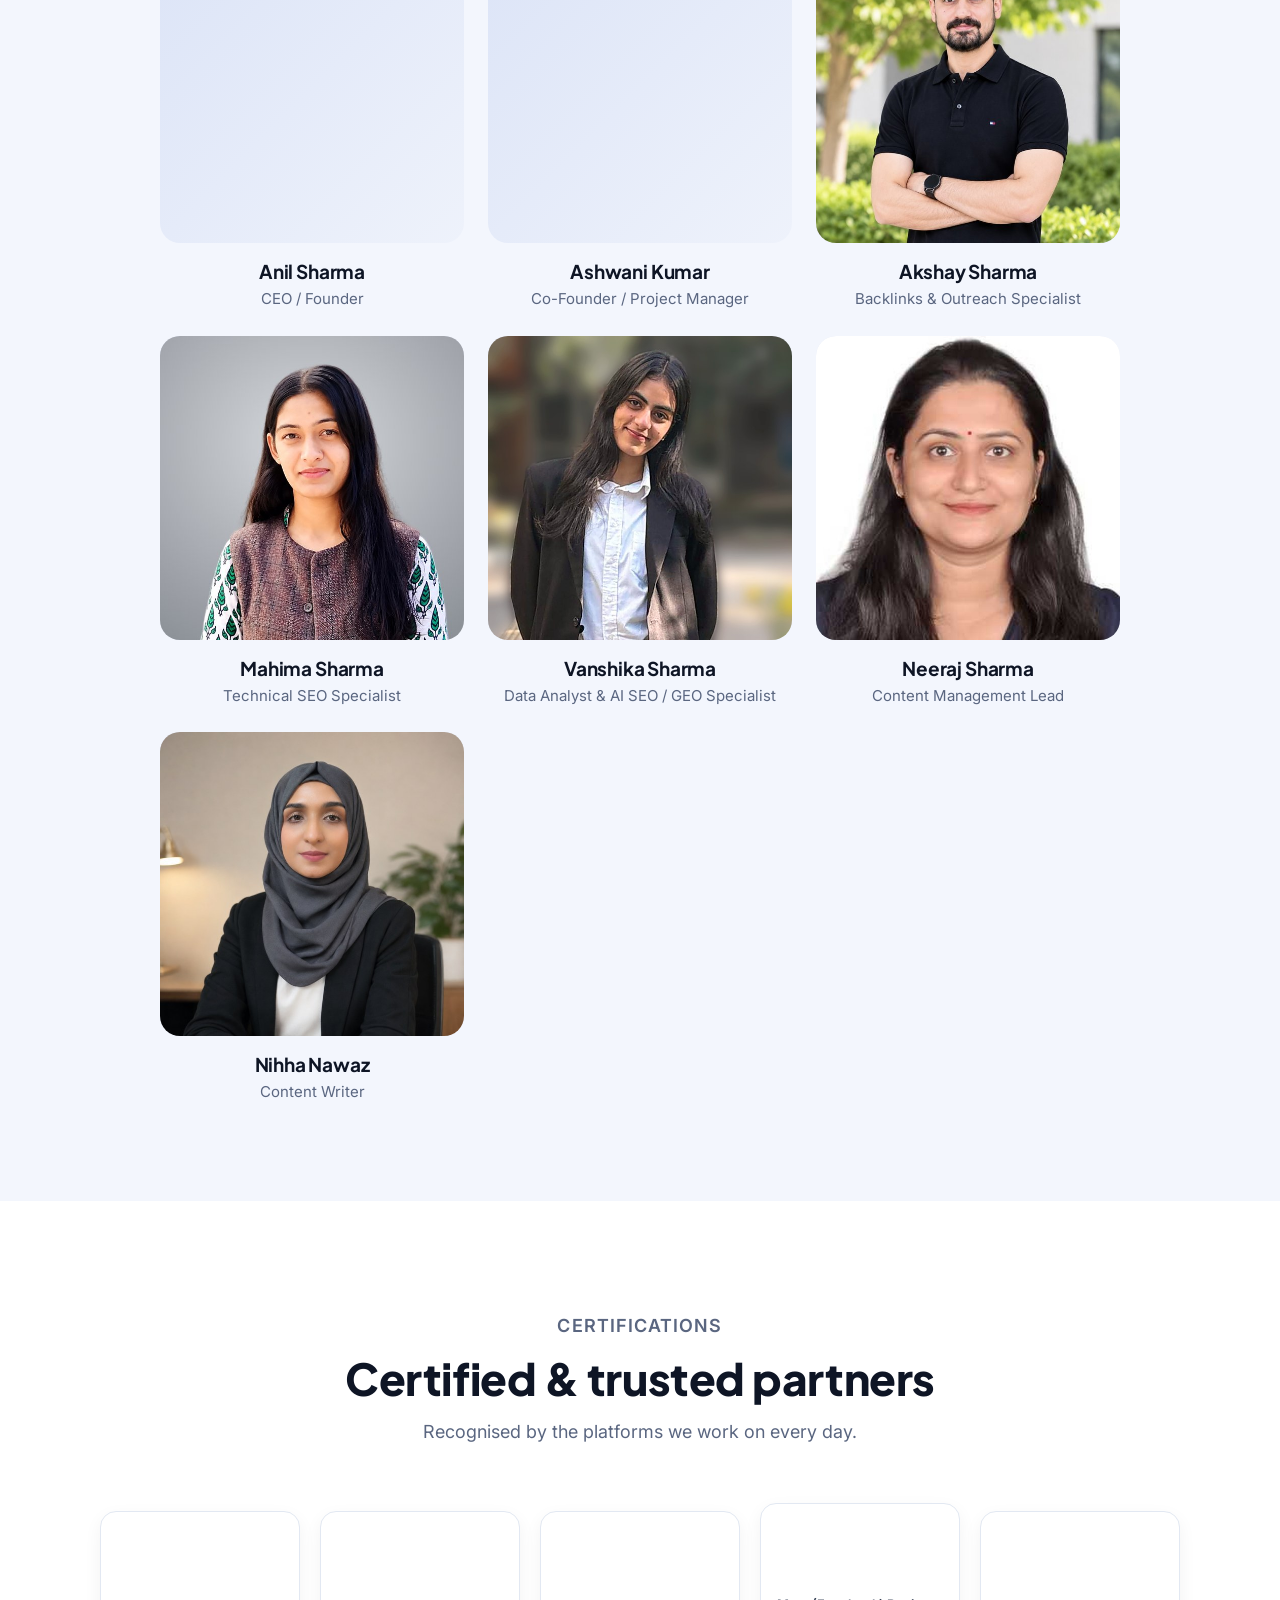
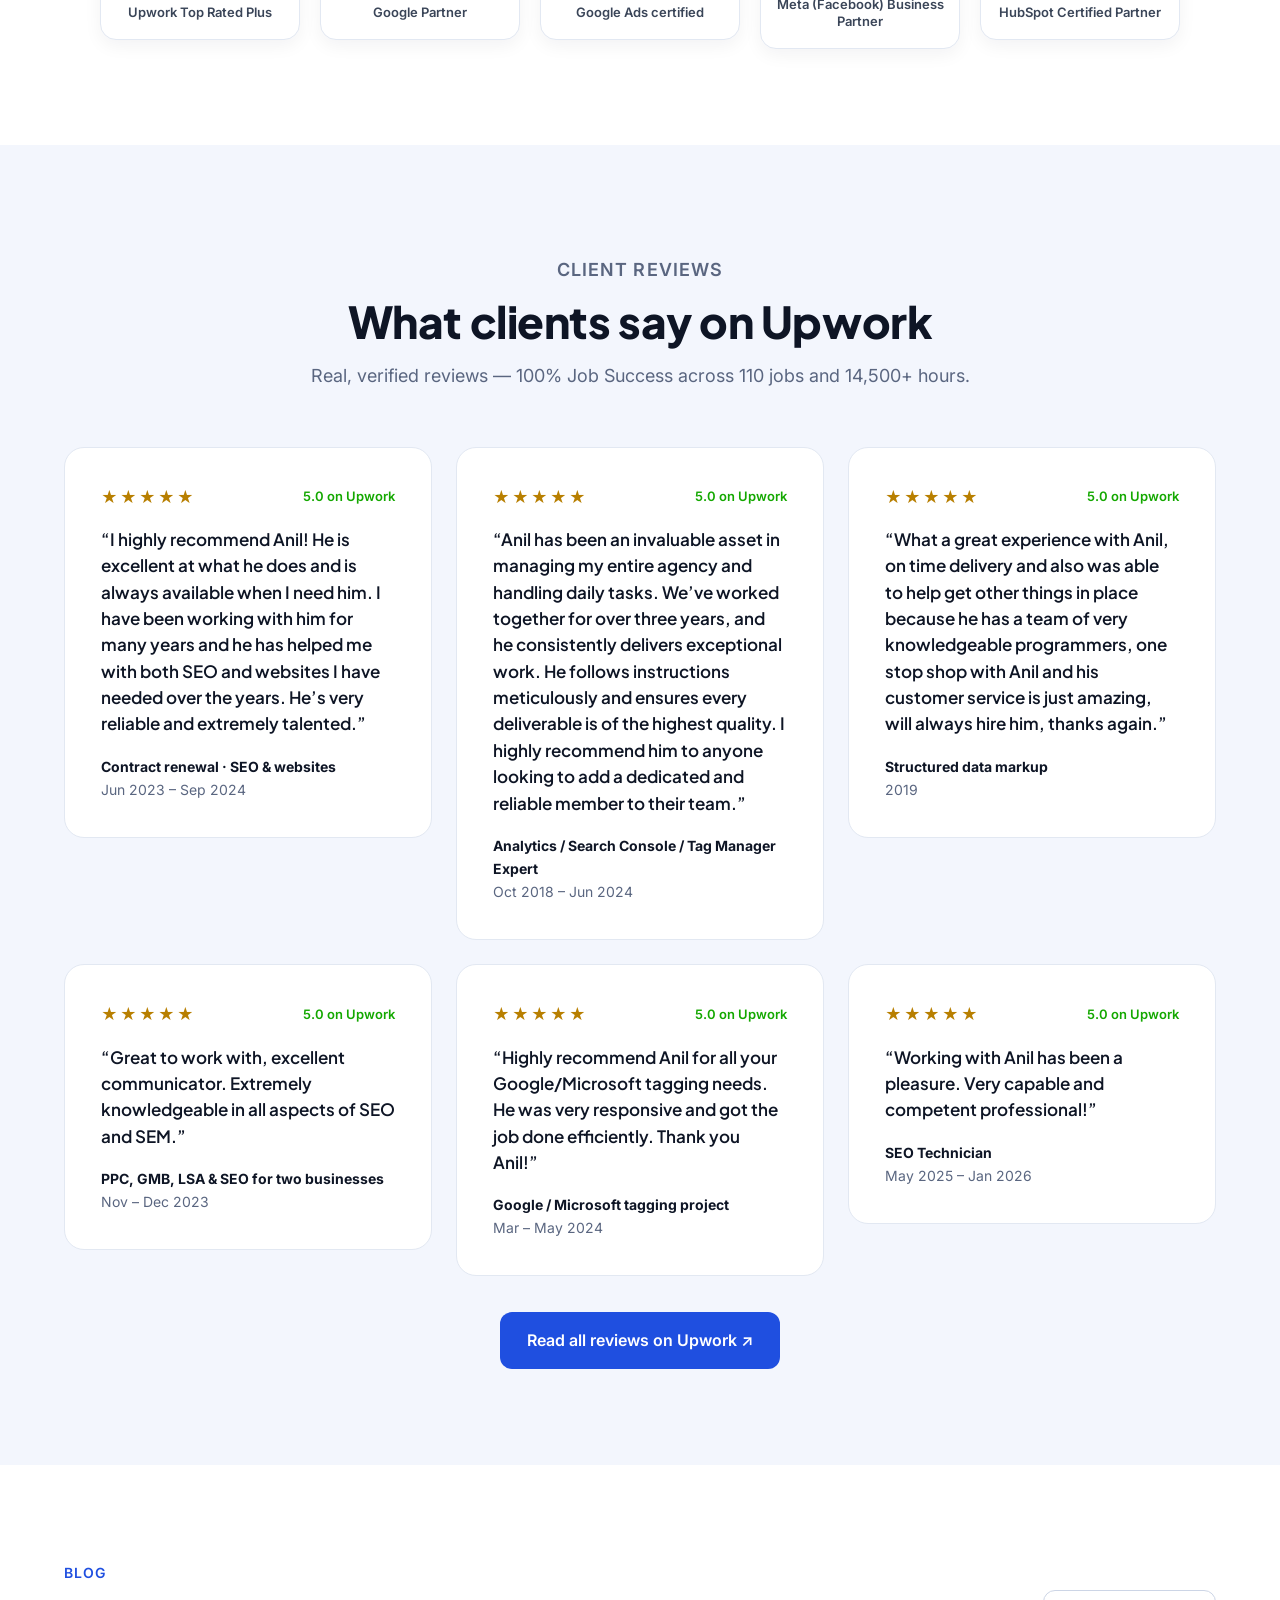
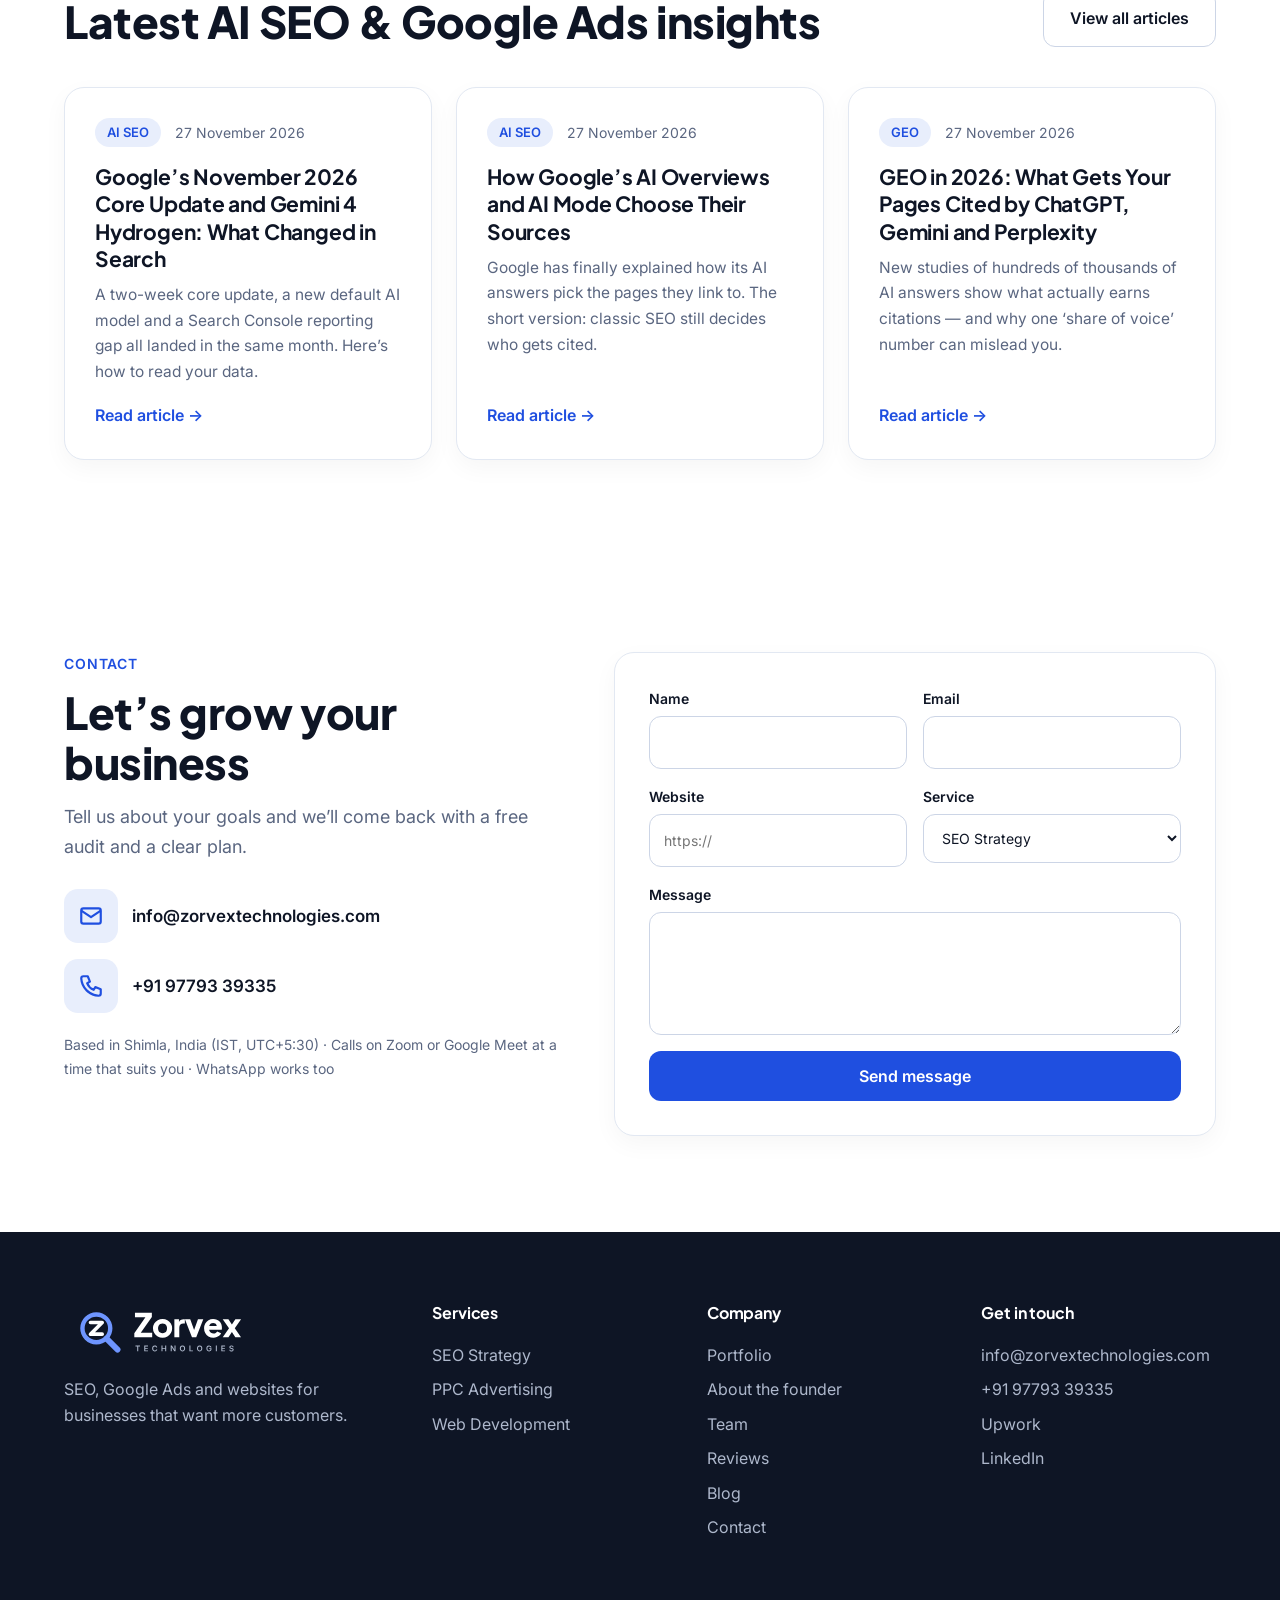
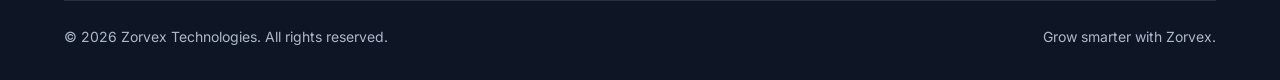
==== commit d449ff25: "Hero: interactive growth chart driven by the result tiles Smooth animated curve with before/after co" ====
--- a/index.html
+++ b/index.html
@@ -28,7 +28,7 @@
 <meta name="twitter:title" content="SEO, Google Ads &amp; Web Development Agency | Zorvex Technologies">
 <meta name="twitter:description" content="Zorvex Technologies is a digital marketing agency for SEO, Google &amp; Meta Ads, GA4 tracking and web development. Top Rated Plus on Upwork. Get a free audit.">
 <meta name="twitter:image" content="https://zorvextechnologies.com/assets/og-image.jpg">
-<script type="application/ld+json">{"@context": "https://schema.org", "@graph": [{"@type": "ProfessionalService", "@id": "https://zorvextechnologies.com/#organization", "name": "Zorvex Technologies", "url": "https://zorvextechnologies.com/", "logo": "https://zorvextechnologies.com/assets/zorvex-icon-512.png", "image": "https://zorvextechnologies.com/assets/og-image.jpg", "description": "Digital marketing agency offering SEO, Google Ads, Meta Ads, analytics tracking and web development for businesses in the US, Australia, the UK and India.", "email": "info@zorvextechnologies.com", "telephone": "+91-97793-39335", "address": {"@type": "PostalAddress", "addressLocality": "Shimla", "addressRegion": "Himachal Pradesh", "addressCountry": "IN"}, "areaServed": ["United States", "Australia", "United Kingdom", "India"], "founder": {"@type": "Person", "name": "Anil Sharma", "jobTitle": "Founder", "sameAs": ["https://www.upwork.com/freelancers/anils177", "https://www.linkedin.com/in/seo-expert-in-himachal-pradesh/", "https://anilsharma.co/"]}, "knowsAbout": ["Search Engine Optimization", "Local SEO", "Google Ads", "Meta Ads", "Google Analytics 4", "Google Tag Manager", "Web Development"], "sameAs": ["https://www.upwork.com/freelancers/anils177"]}, {"@type": "WebSite", "@id": "https://zorvextechnologies.com/#website", "url": "https://zorvextechnologies.com/", "name": "Zorvex Technologies", "publisher": {"@id": "https://zorvextechnologies.com/#organization"}}]}</script>
+<script type="application/ld+json">{"@context": "https://schema.org", "@graph": [{"@type": "ProfessionalService", "@id": "https://zorvextechnologies.com/#organization", "name": "Zorvex Technologies", "url": "https://zorvextechnologies.com/", "logo": "https://zorvextechnologies.com/assets/zorvex-icon-512.png", "image": "https://zorvextechnologies.com/assets/og-image.jpg", "description": "Digital marketing agency offering SEO, Google Ads, Meta Ads, analytics tracking and web development for businesses in the US, Australia, the UK and India.", "email": "info@zorvextechnologies.com", "telephone": "+91-97793-39335", "address": {"@type": "PostalAddress", "addressLocality": "Shimla", "addressRegion": "Himachal Pradesh", "addressCountry": "IN"}, "areaServed": ["United States", "Australia", "United Kingdom", "India"], "founder": {"@type": "Person", "@id": "https://anilsharma.co/#anil", "name": "Anil Sharma", "url": "https://anilsharma.co/", "sameAs": ["https://anilsharma.co/", "https://www.upwork.com/freelancers/anils177", "https://www.linkedin.com/in/seo-expert-in-himachal-pradesh/"], "jobTitle": "Founder"}, "knowsAbout": ["Search Engine Optimization", "Local SEO", "Google Ads", "Meta Ads", "Google Analytics 4", "Google Tag Manager", "Web Development"], "sameAs": ["https://www.upwork.com/freelancers/anils177"], "employee": [{"@type": "Person", "name": "Ashwani Kumar", "jobTitle": "Co-Founder / Project Manager"}, {"@type": "Person", "name": "Akshay Sharma", "jobTitle": "Backlinks & Outreach Specialist"}, {"@type": "Person", "name": "Mahima Sharma", "jobTitle": "Technical SEO Specialist"}, {"@type": "Person", "name": "Vanshika Sharma", "jobTitle": "Data Analyst & AI SEO / GEO Specialist"}, {"@type": "Person", "name": "Neeraj Sharma", "jobTitle": "Content Management Lead"}, {"@type": "Person", "name": "Nihha Nawaz", "jobTitle": "Content Writer"}]}, {"@type": "WebSite", "@id": "https://zorvextechnologies.com/#website", "url": "https://zorvextechnologies.com/", "name": "Zorvex Technologies", "publisher": {"@id": "https://zorvextechnologies.com/#organization"}}]}</script>
 <link rel="preconnect" href="https://fonts.googleapis.com">
 <link rel="preconnect" href="https://fonts.gstatic.com" crossorigin>
 <link href="https://fonts.googleapis.com/css2?family=Plus+Jakarta+Sans:wght@600;700;800&family=Inter:wght@400;500;600&display=swap" rel="stylesheet">
@@ -87,12 +87,16 @@
     </div>
     <div class="hero-card" aria-label="Example client results">
       <p class="label">Recent client results</p>
-      <div class="metric-grid">
-        <div class="metric"><strong>+420%</strong><span>E-commerce sales in 7 months</span></div>
-        <div class="metric"><strong>+260%</strong><span>Organic traffic, year on year</span></div>
-        <div class="metric"><strong>5.8x</strong><span>ROAS on Meta retargeting</span></div>
-      </div>
-      <svg viewBox="0 0 400 150" aria-hidden="true"><defs><linearGradient id="g" x1="0" x2="0" y1="0" y2="1"><stop offset="0" stop-color="#1F4FE0" stop-opacity=".18"/><stop offset="1" stop-color="#1F4FE0" stop-opacity="0"/></linearGradient></defs><path d="M0 130 L50 120 L100 122 L150 98 L200 88 L250 66 L300 52 L350 32 L400 14 L400 150 L0 150Z" fill="url(#g)"/><polyline fill="none" stroke="#1F4FE0" stroke-width="3" points="0,130 50,120 100,122 150,98 200,88 250,66 300,52 350,32 400,14"/></svg>
+      <div class="metric-grid" role="tablist" aria-label="Choose a result to chart">
+        <button class="metric is-active" type="button" role="tab" aria-selected="true" data-series="sales"><strong>+420%</strong><span>E-commerce sales in 7 months</span></button>
+        <button class="metric" type="button" role="tab" aria-selected="false" data-series="traffic"><strong>+260%</strong><span>Organic traffic, year on year</span></button>
+        <button class="metric" type="button" role="tab" aria-selected="false" data-series="roas"><strong>5.8x</strong><span>ROAS on Meta retargeting</span></button>
+      </div>
+      <div class="growth-chart" aria-live="polite">
+        <div class="gc-head"><span class="gc-title">E-commerce sales</span><span class="gc-legend"><i class="gc-key now"></i><span class="gc-now-label">With us</span><i class="gc-key was"></i><span class="gc-was-label">Before</span></span></div>
+        <svg class="gc-svg" viewBox="0 0 400 180" role="img" aria-label="Growth trend chart"><defs><linearGradient id="gcFill" x1="0" x2="0" y1="0" y2="1"><stop offset="0" stop-color="#1F4FE0" stop-opacity=".22"/><stop offset="1" stop-color="#1F4FE0" stop-opacity="0"/></linearGradient><linearGradient id="gcStroke" x1="0" x2="1" y1="0" y2="0"><stop offset="0" stop-color="#7C9BF2"/><stop offset="1" stop-color="#1F4FE0"/></linearGradient><filter id="gcGlow" x="-50%" y="-50%" width="200%" height="200%"><feGaussianBlur stdDeviation="3"/></filter></defs><path d="M0 150 C80 140 120 138 160 118 S260 80 300 60 S370 26 400 18 L400 170 L0 170Z" fill="url(#gcFill)"/><path d="M0 150 C80 140 120 138 160 118 S260 80 300 60 S370 26 400 18" fill="none" stroke="#1F4FE0" stroke-width="3" stroke-linecap="round"/></svg>
+        <p class="gc-foot">Indexed trend, simplified · tap a result to switch</p>
+      </div>
     </div>
   </div>
 </section>
@@ -320,7 +324,7 @@
     <span class="chat-tip chat-tip-toggle">Hide</span><svg class="ic-close" viewBox="0 0 24 24" fill="none" stroke="#fff" stroke-width="2.5" stroke-linecap="round" aria-hidden="true"><path d="M6 6l12 12M18 6L6 18"/></svg>
   </button>
 </div>
-<script src="/assets/main.js?v=6"></script>
+<script src="/assets/main.js?v=7"></script>
 <script src="/assets/spam-guard.js?v=1" defer></script>
 </body>
 </html>
--- a/assets/style.css
+++ b/assets/style.css
@@ -69,7 +69,29 @@
 .metric{background:var(--bg-soft);border-radius:14px;padding:18px}
 .metric strong{display:block;font-family:"Plus Jakarta Sans",sans-serif;font-size:28px;color:var(--blue);font-weight:800}
 .metric span{font-size:13px;color:var(--muted)}
-.hero-card svg{width:100%;height:150px;margin-top:20px}
+button.metric{font:inherit;text-align:left;border:1px solid transparent;cursor:pointer;transition:transform .2s,box-shadow .2s,border-color .2s,background .2s}
+button.metric:hover{transform:translateY(-2px);border-color:#CFDAF8}
+button.metric:focus-visible{outline:2px solid var(--blue);outline-offset:2px}
+button.metric.is-active{background:#fff;border-color:var(--blue);box-shadow:0 10px 24px rgba(31,79,224,.14)}
+.growth-chart{margin-top:22px}
+.gc-head{display:flex;justify-content:space-between;align-items:center;gap:12px;flex-wrap:wrap;font-size:13px;color:var(--muted)}
+.gc-title{font-weight:700;color:#0E1525;font-size:14px}
+.gc-legend{display:flex;align-items:center;gap:6px}
+.gc-key{display:inline-block;width:16px;height:3px;border-radius:2px;background:var(--blue)}
+.gc-key.was{margin-left:10px;background:repeating-linear-gradient(90deg,#A9B4C8 0 4px,transparent 4px 7px)}
+.gc-svg{display:block;width:100%;height:auto;margin-top:10px;overflow:visible}
+.gc-svg .gc-grid line{stroke:#E6EBF5;stroke-width:1}
+.gc-svg text{font-family:Inter,system-ui,sans-serif;font-size:10px;fill:#8A94A8}
+.gc-line{transition:none}
+.gc-pin line{stroke:#9DB2EE;stroke-dasharray:2 3}
+.gc-pin rect{fill:#fff;stroke:#D5DEF7}
+.gc-pin text{fill:#163AA8;font-weight:600;font-size:9.5px}
+.gc-tip rect{fill:#0E1525}
+.gc-tip text{fill:#fff;font-weight:700;font-size:11px}
+.gc-ring{transform-box:fill-box;transform-origin:center;animation:gcPulse 2.2s ease-out infinite}
+@keyframes gcPulse{0%{transform:scale(1);opacity:.55}100%{transform:scale(3.2);opacity:0}}
+.gc-foot{margin-top:8px;font-size:12px;color:#A0A9BA}
+@media (prefers-reduced-motion:reduce){.gc-ring{animation:none}}
 
 /* Logos / trust strip */
 .trust{padding:36px 0;border-bottom:1px solid var(--line)}
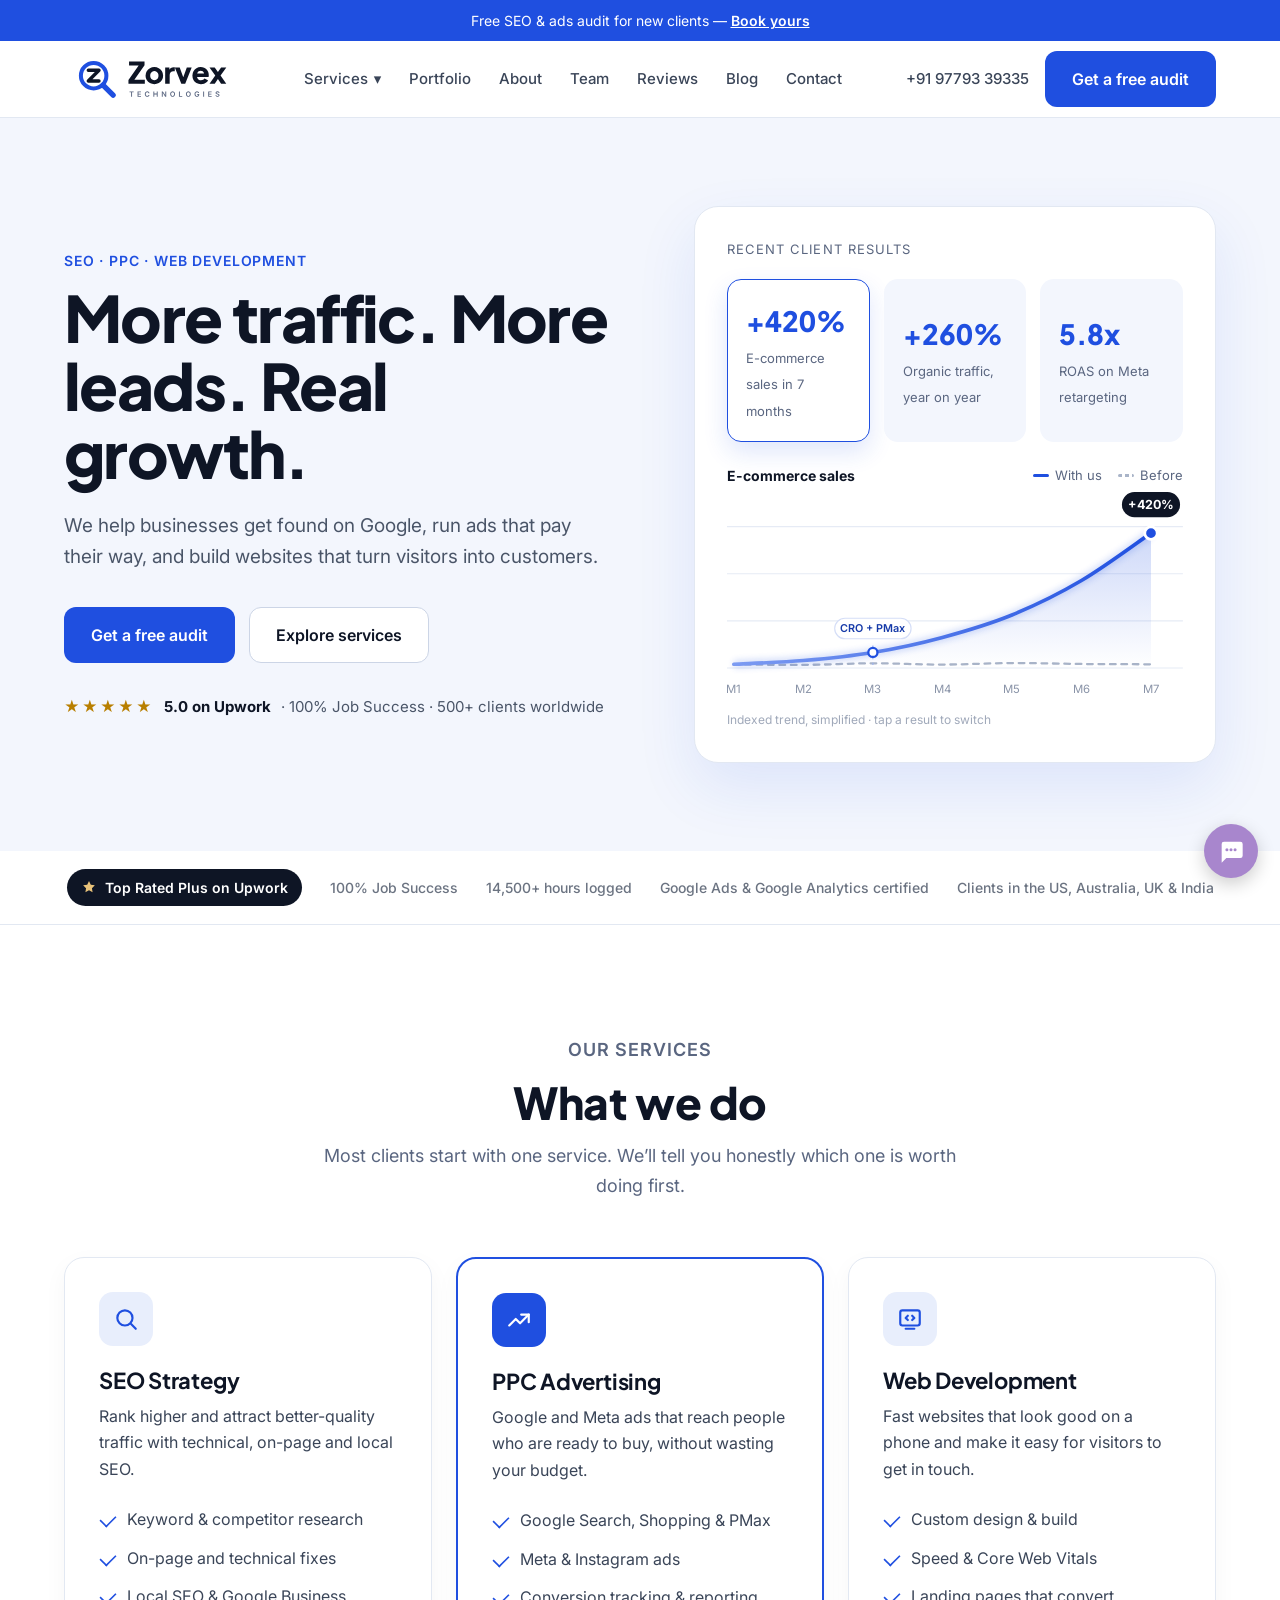
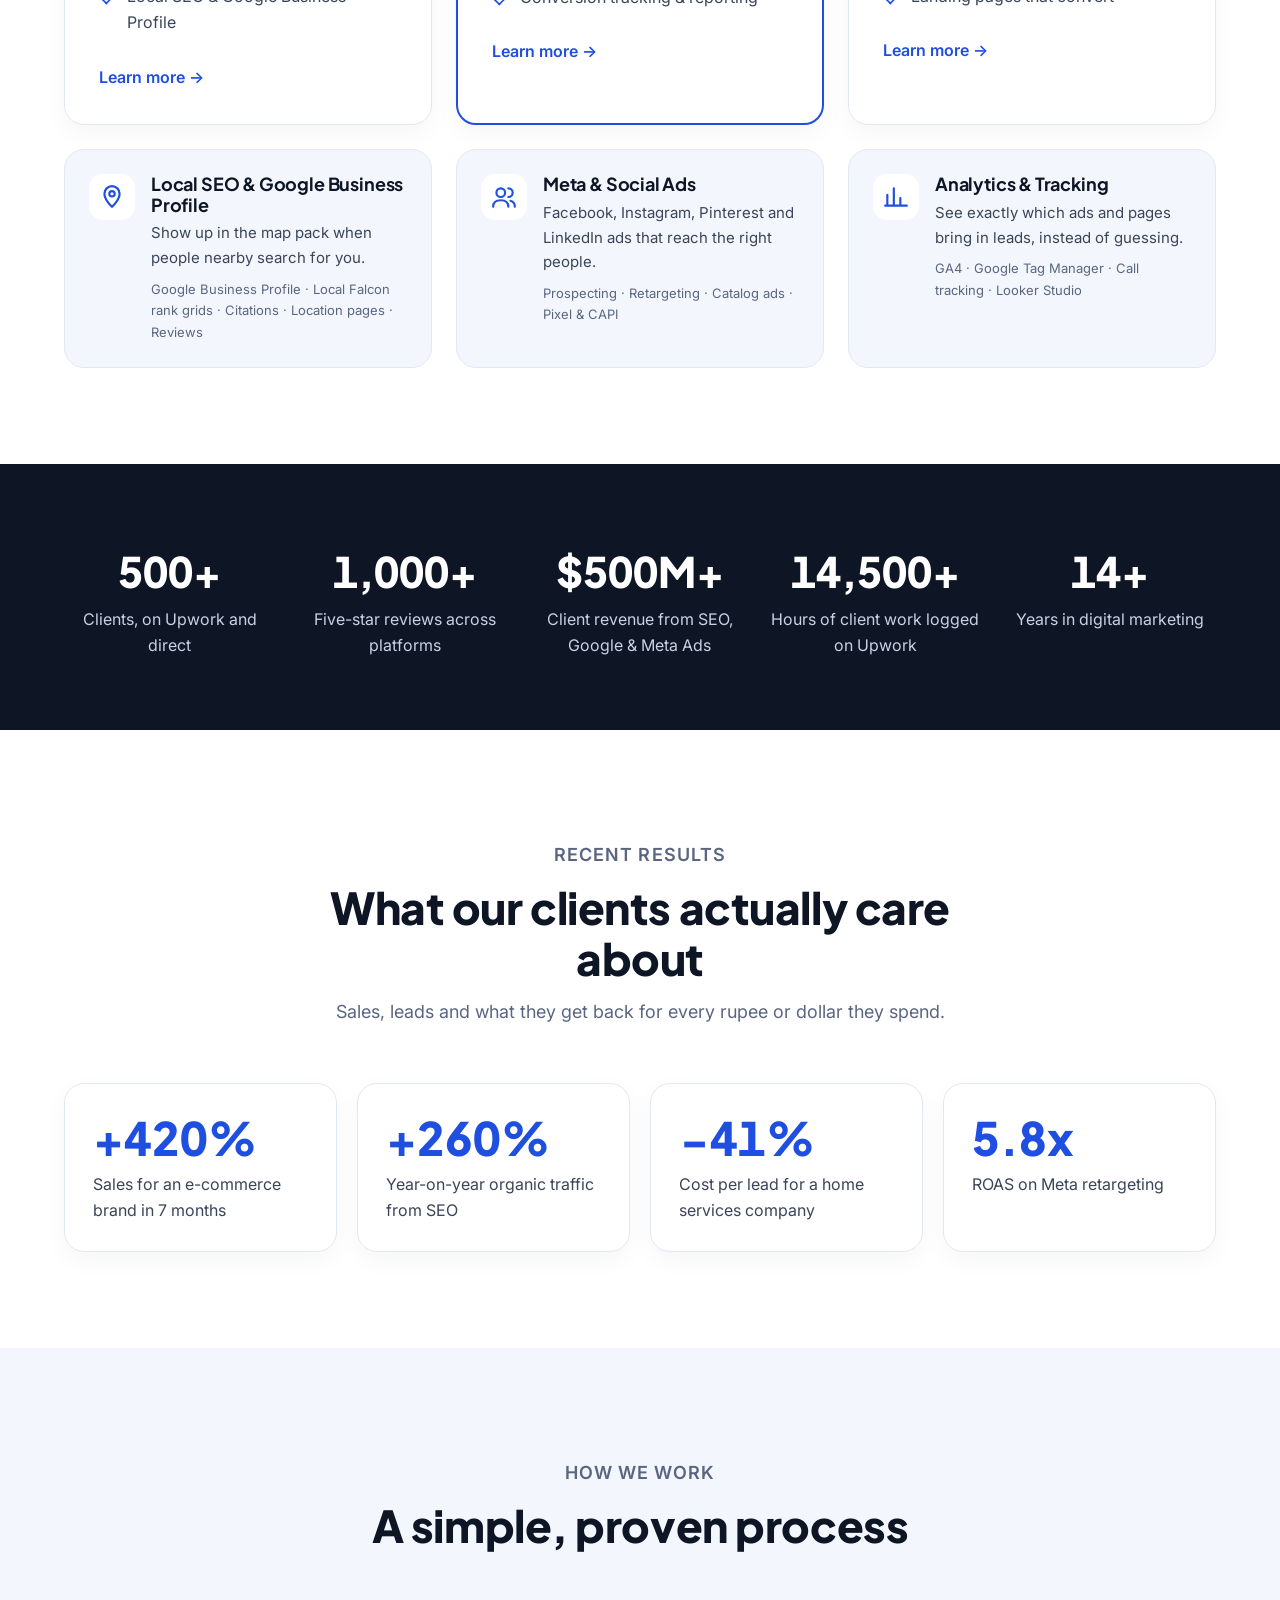
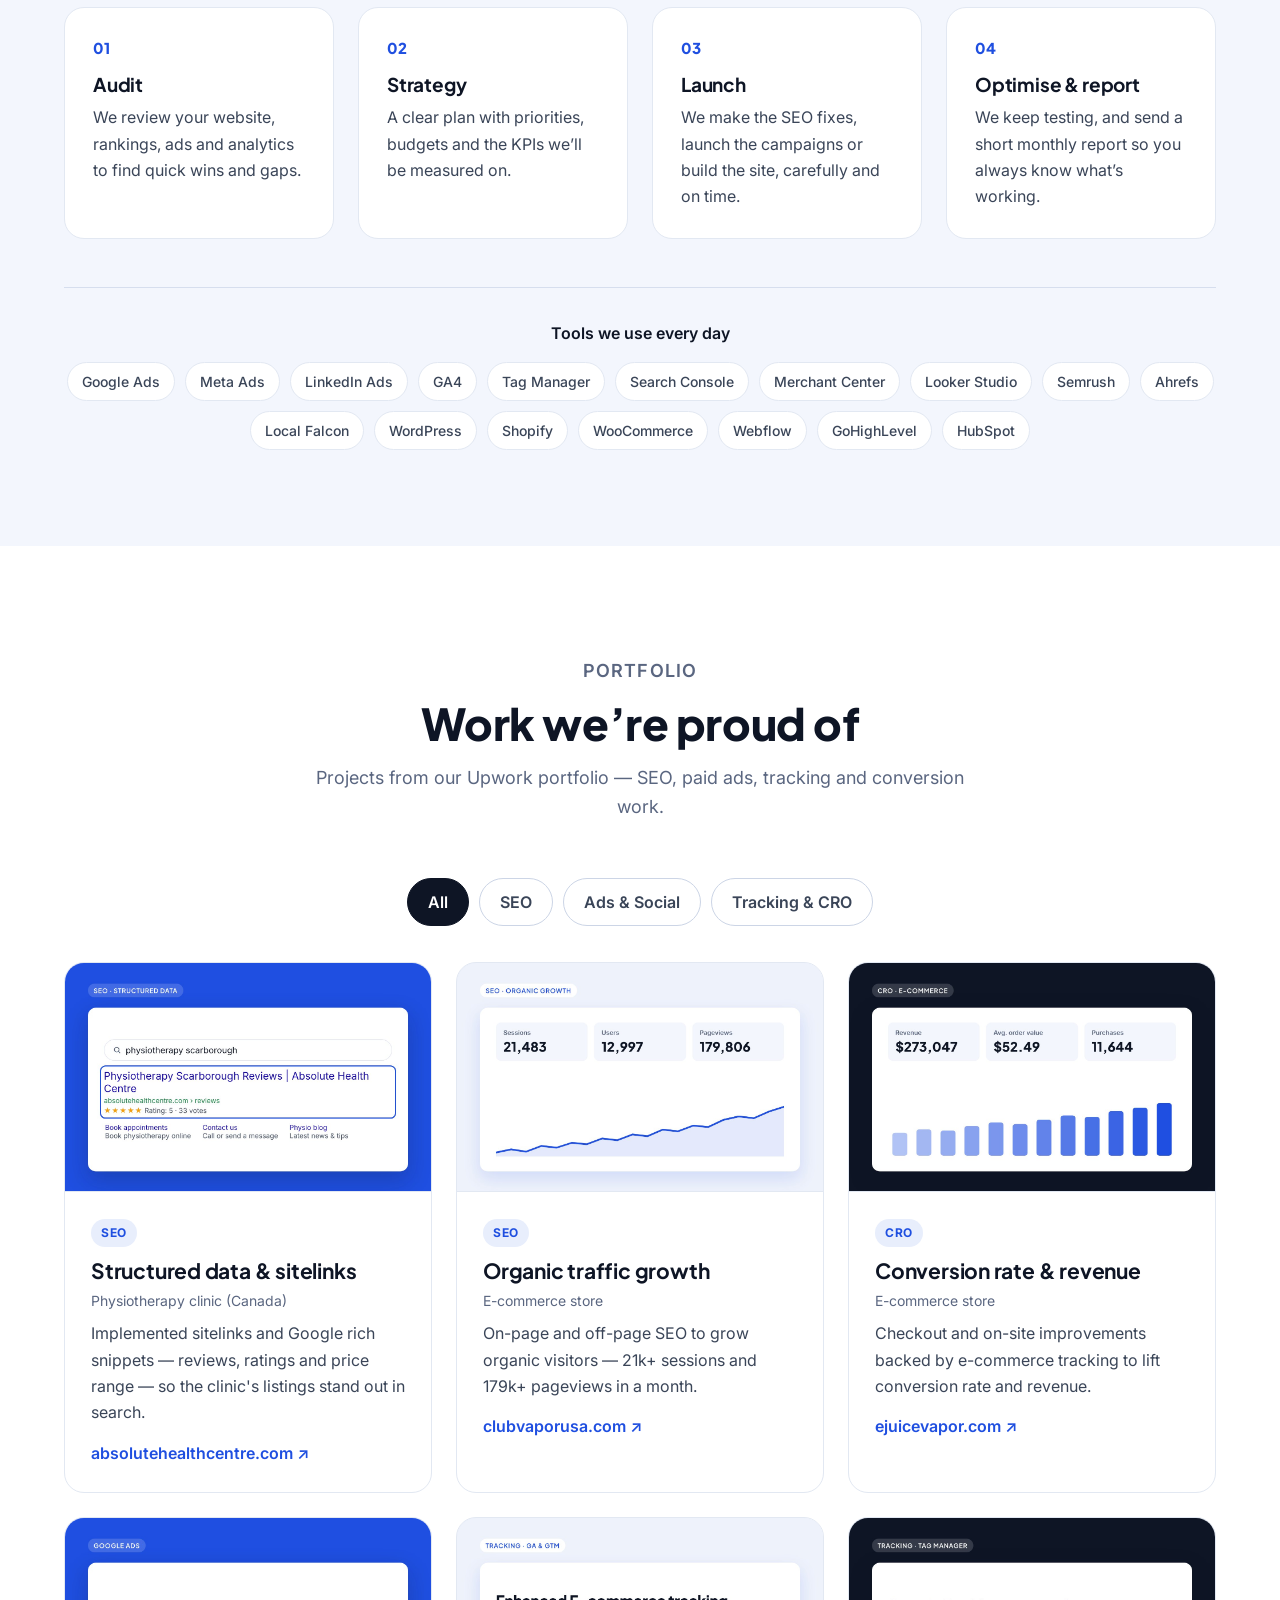
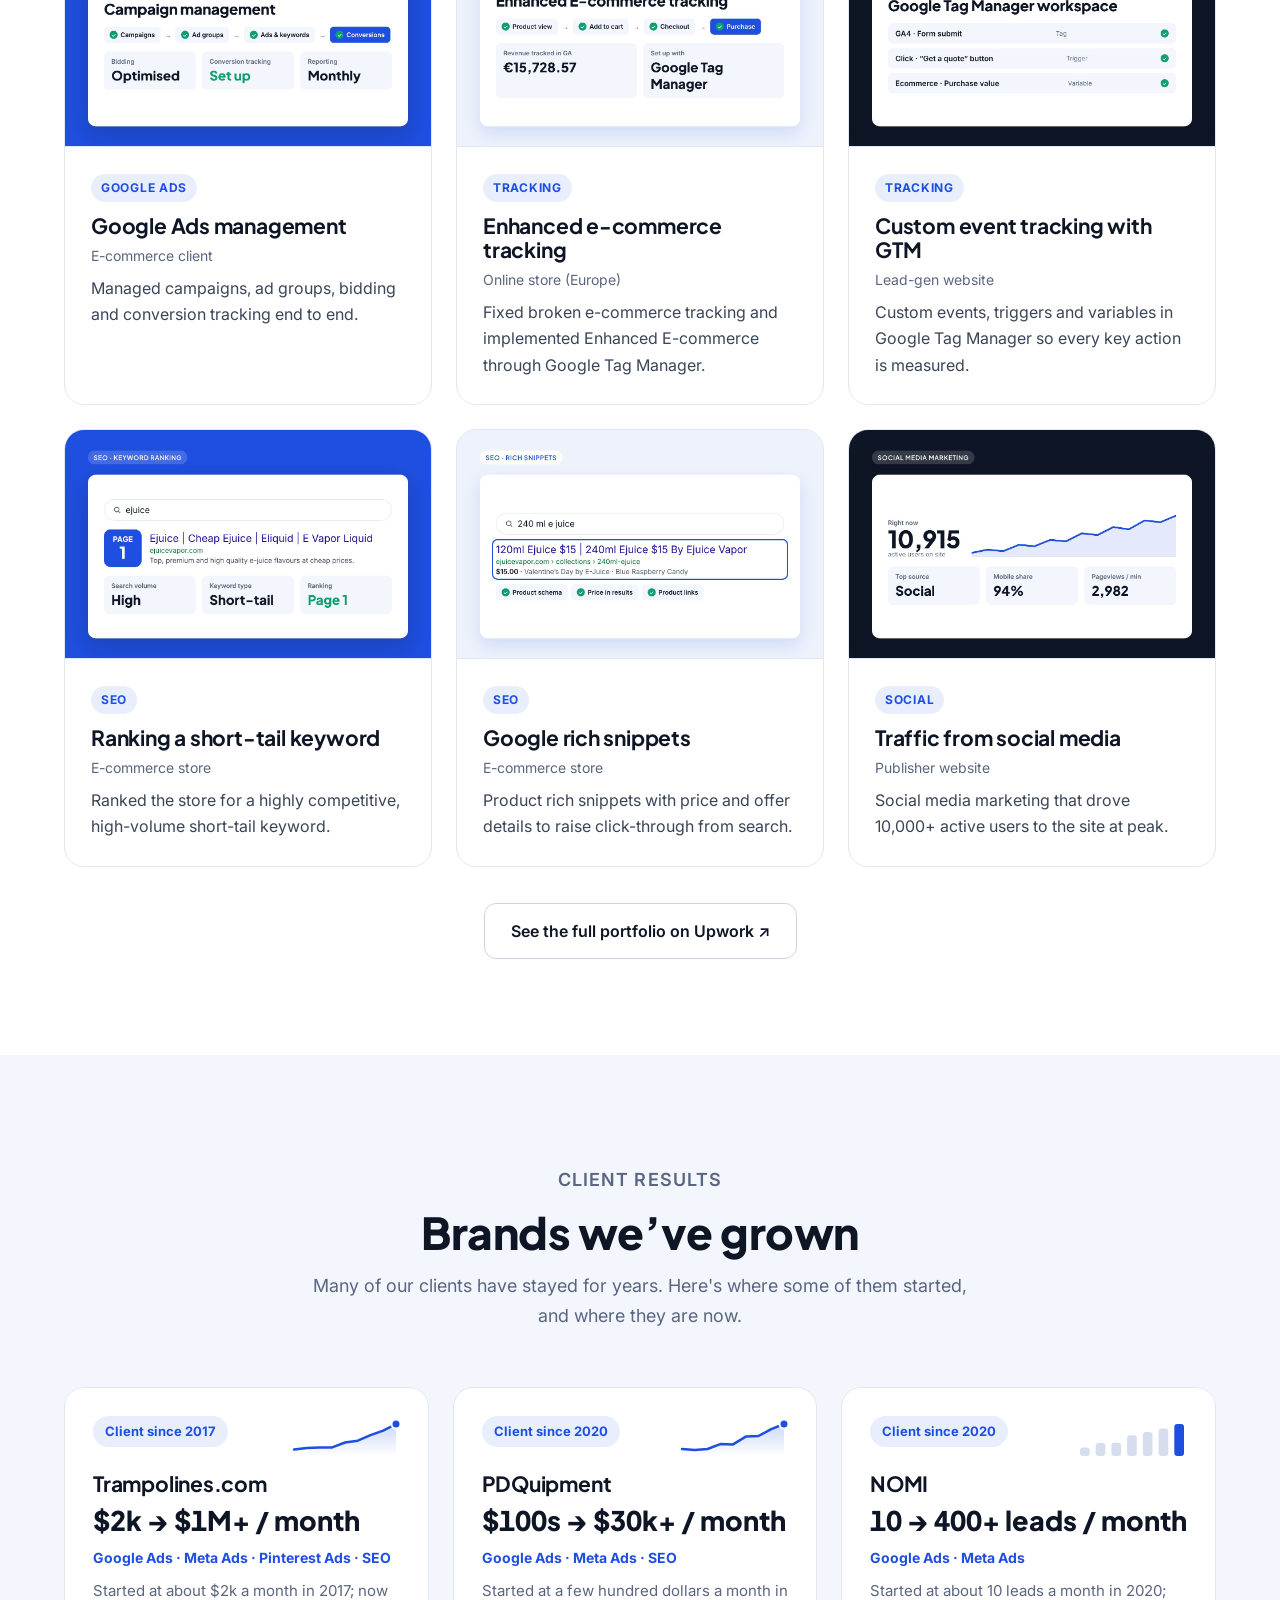
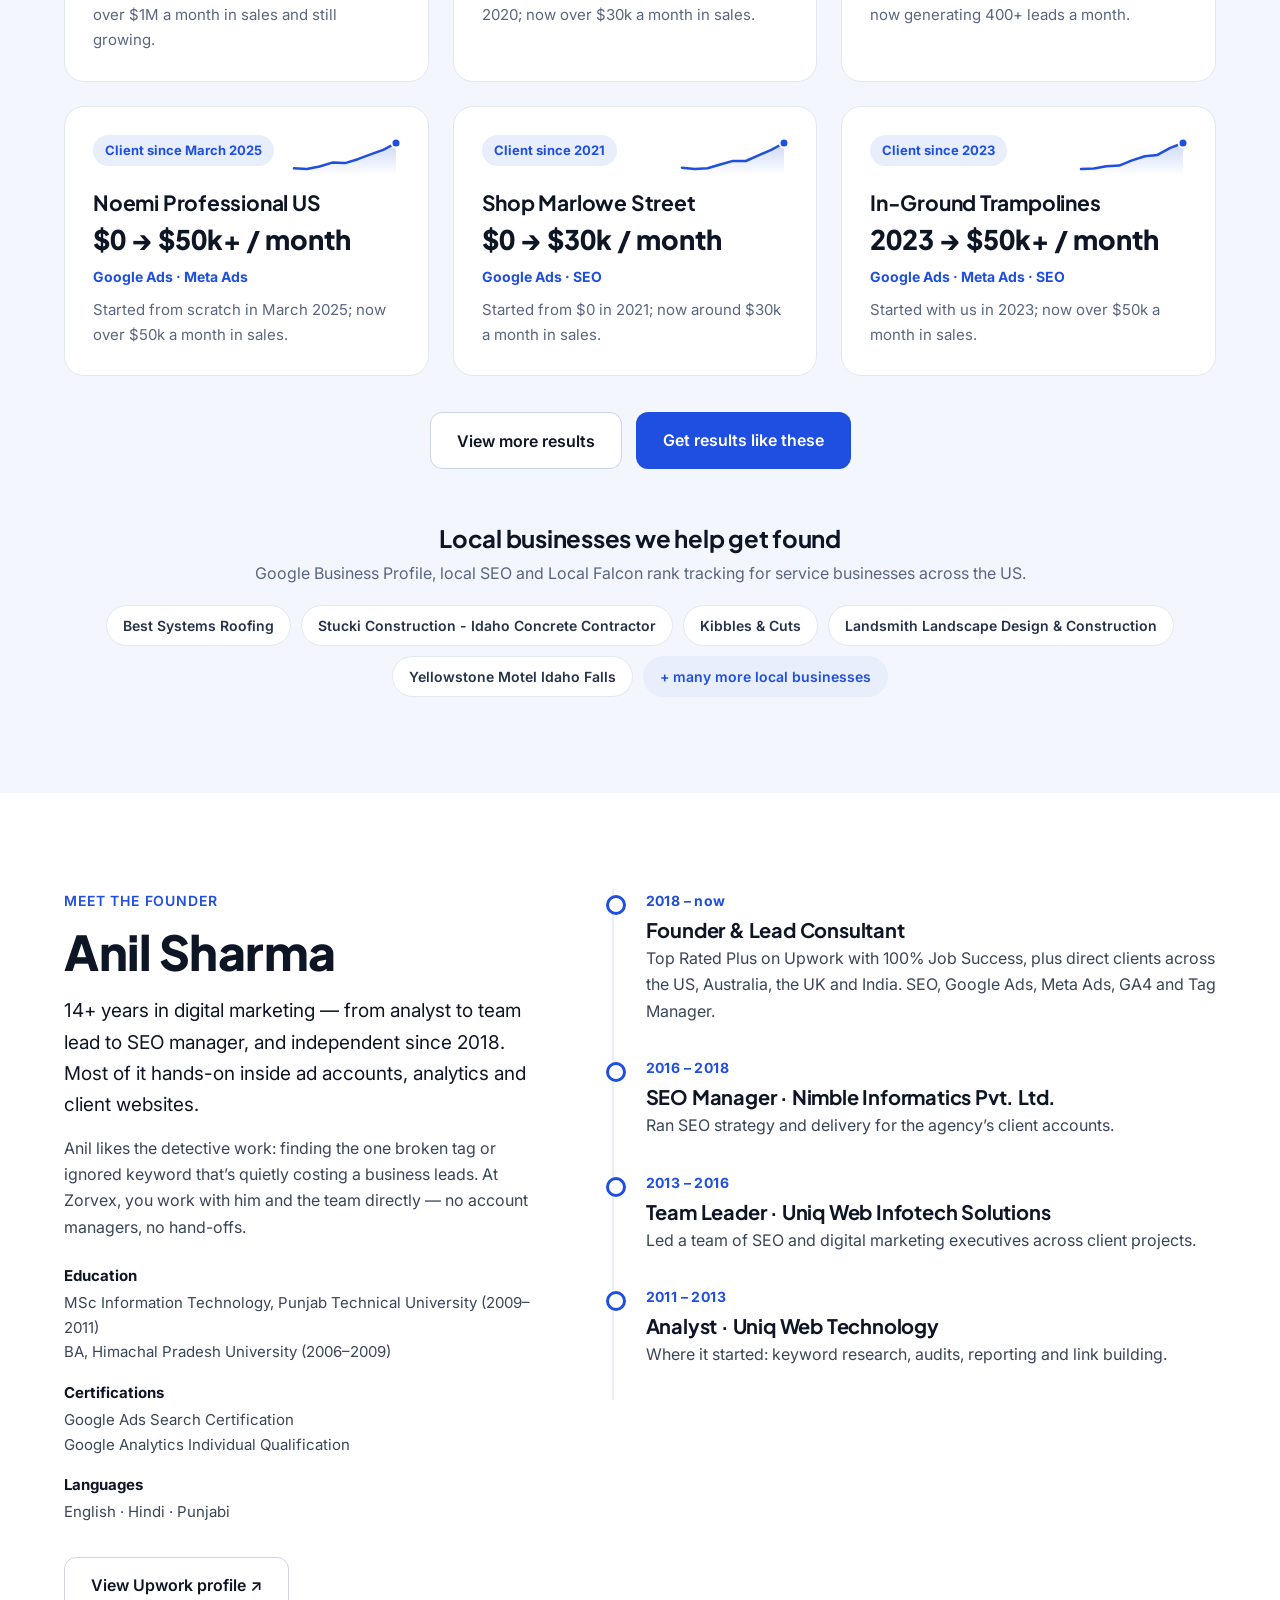
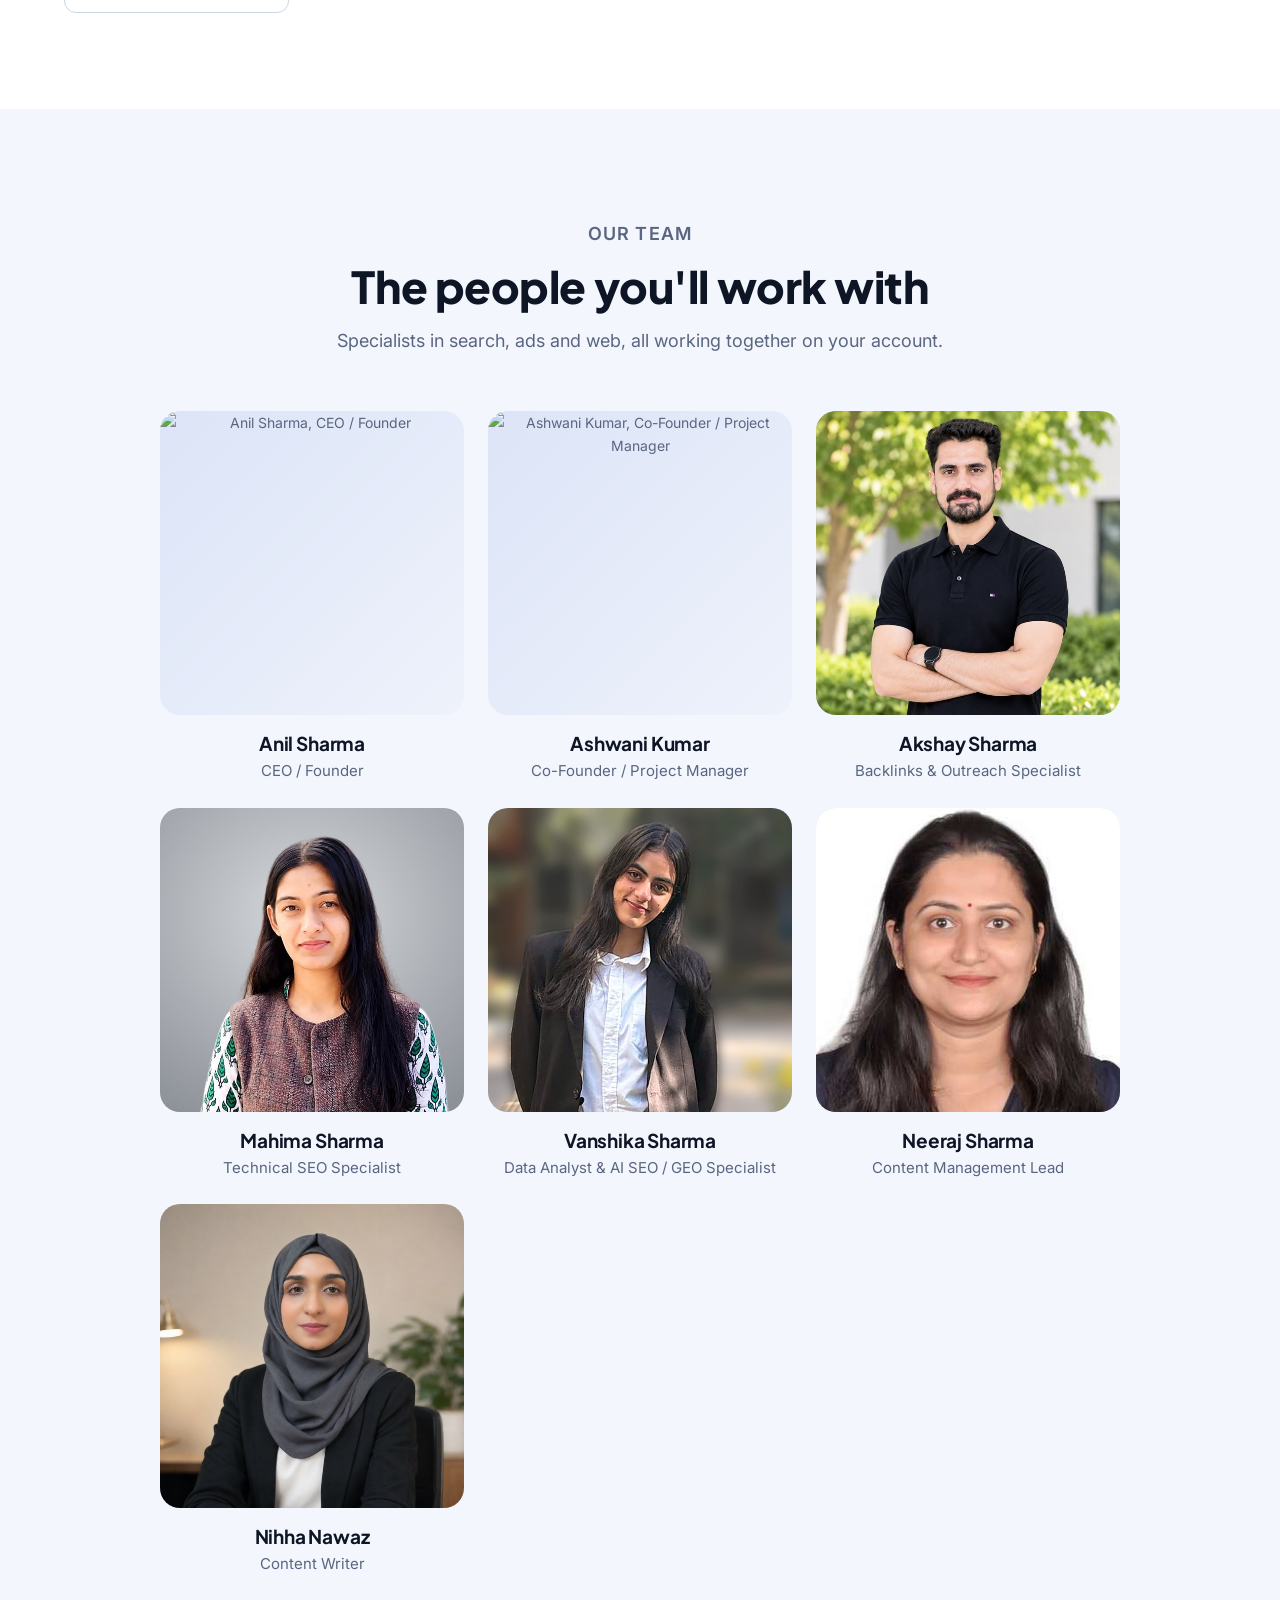
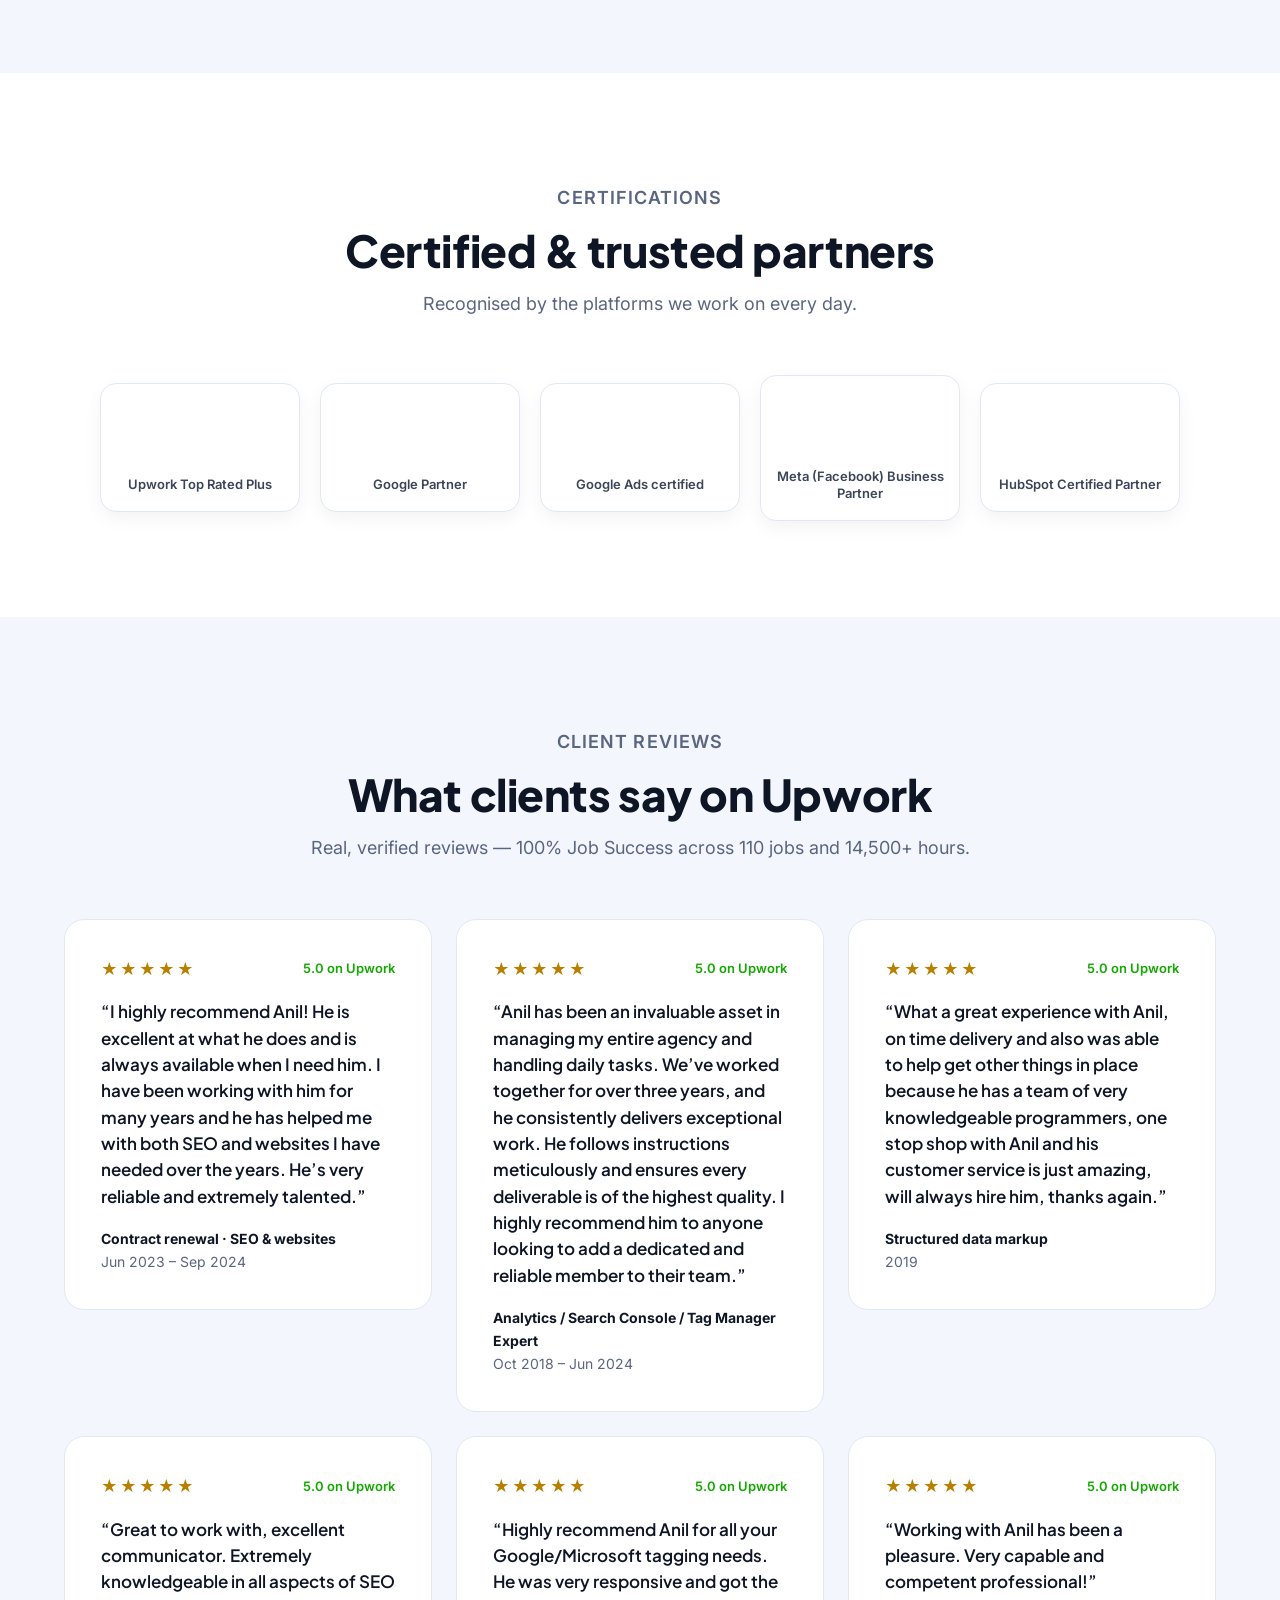
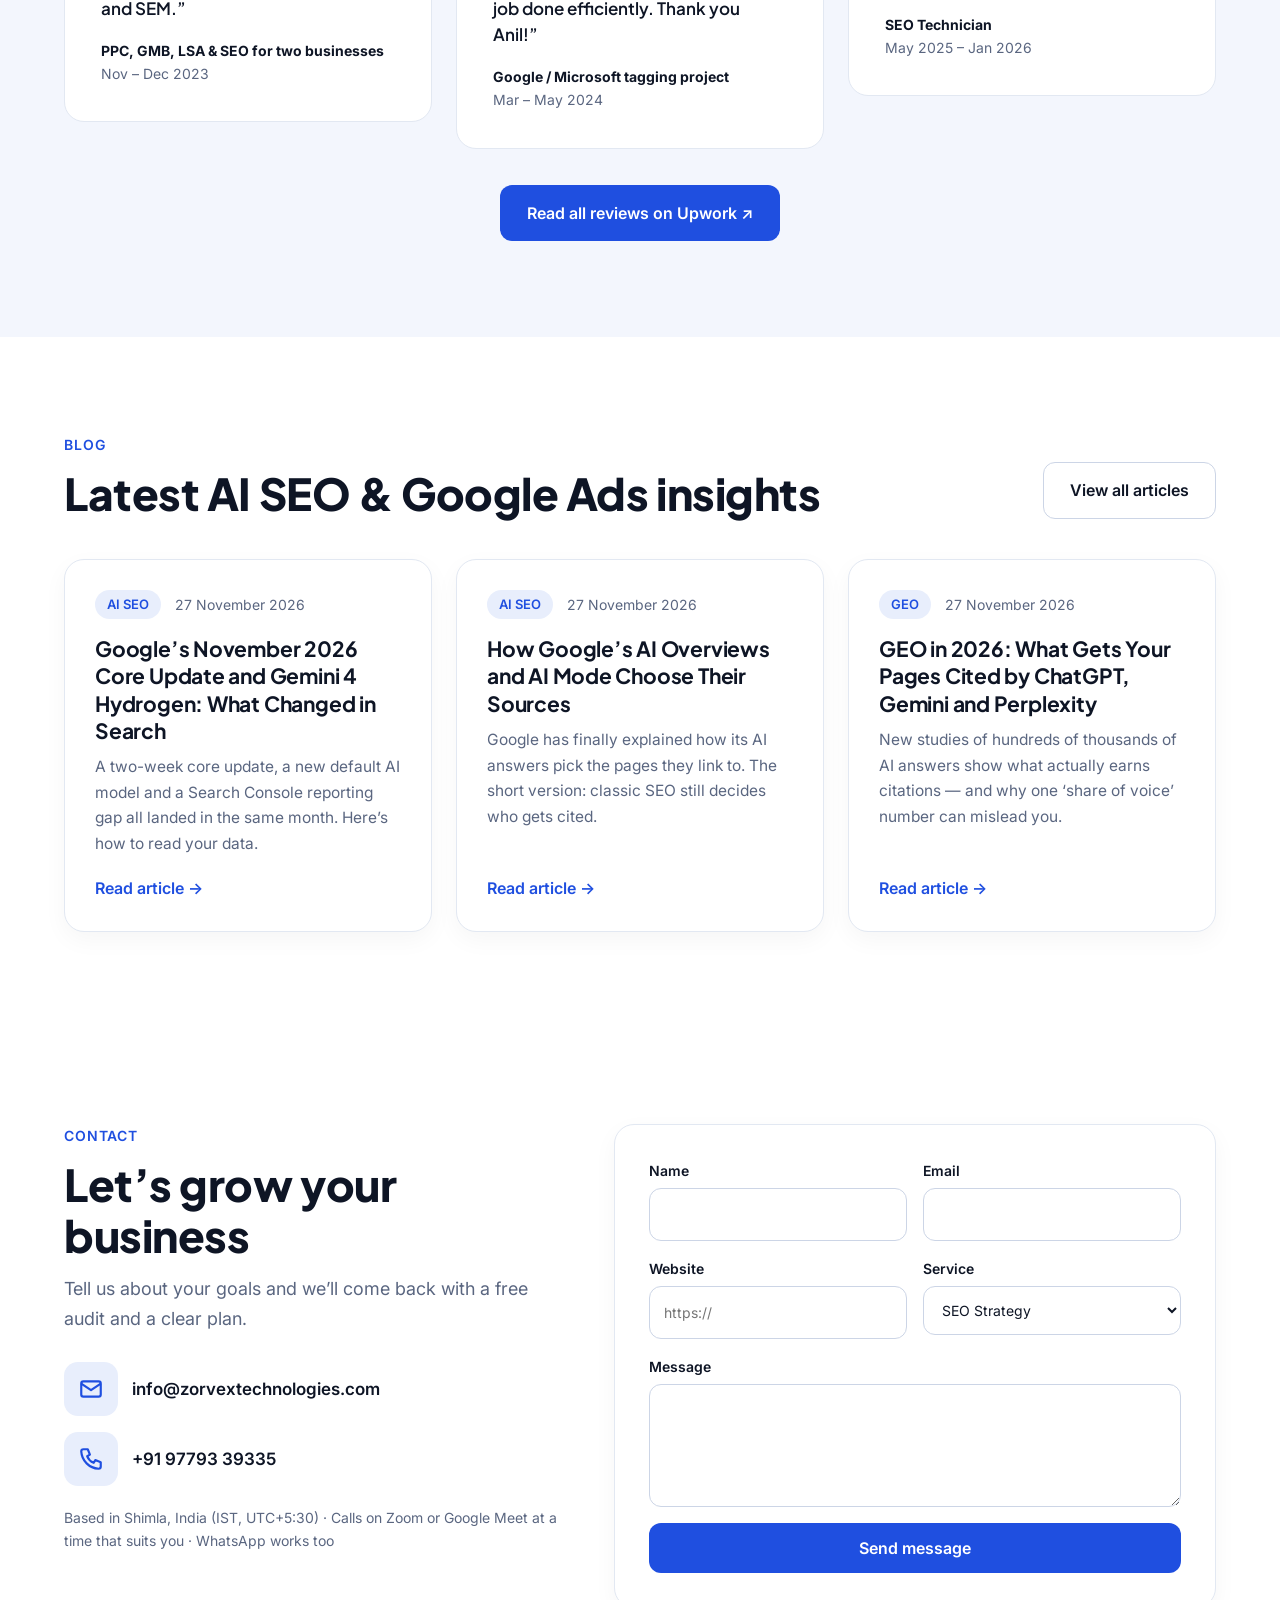
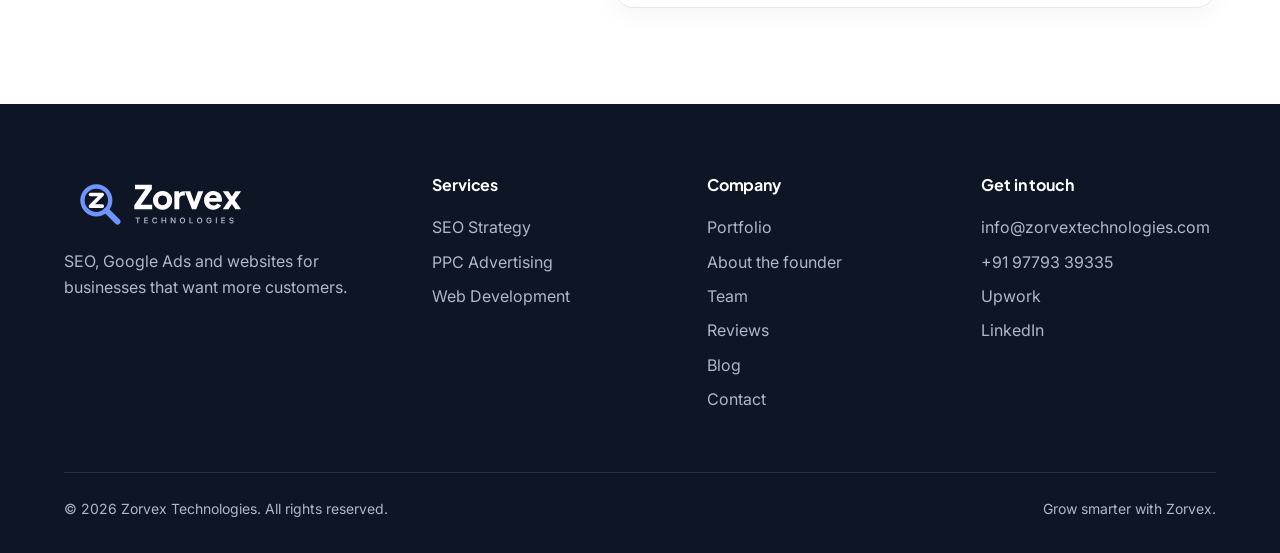
==== commit 891f6857: "Clients: match Uniq Web Infotech results cards Client-since chips, animated sparklines, growth metri" ====
--- a/index.html
+++ b/index.html
@@ -175,9 +175,10 @@
 
 <section class="section section-soft" id="clients">
   <div class="container">
-    <div class="row-head"><div><p class="eyebrow">Recent clients</p><h2>Businesses we work with</h2></div><p style="max-width:380px;color:#5A6680">From a sauna maker in Idaho to a furniture brand in Australia.</p></div>
-    <div class="clients-grid"><article class="client"><p class="client-meta"><span>Idaho Falls, USA</span><span>SEO · Google Ads</span></p><h3>Blazin Saunas</h3><p>Outdoor sauna maker on Shopify. Local SEO, Google Business Profile and Local Falcon tracking, plus Performance Max and Shopping campaigns.</p></article><article class="client"><p class="client-meta"><span>Australia</span><span>Meta Ads · Google Ads</span></p><h3>NOMI</h3><p>Australian furniture brand. Paid social and Google campaigns for new collection launches.</p></article><article class="client"><p class="client-meta"><span>Utah, USA</span><span>Local SEO · Google Ads</span></p><h3>Kibbles &amp; Cuts</h3><p>Multi-location pet grooming business. Location-by-location local SEO, Google Business Profiles and search ads.</p></article><article class="client"><p class="client-meta"><span>USA</span><span>SEO · Pinterest Ads</span></p><h3>Trampolines.com</h3><p>Shopify store. Technical and AI-search SEO audit, and Black Friday / Cyber Monday Pinterest campaigns.</p></article><article class="client"><p class="client-meta"><span>USA</span><span>Meta Ads · Google Ads</span></p><h3>Noemi Professional US</h3><p>Lash and brow products. Pixel and catalog setup, catalog ads and a Performance Max holiday push.</p></article><article class="client"><p class="client-meta"><span>St. Louis, USA</span><span>Local SEO · Webflow</span></p><h3>Landsmith Landscape Design &amp; Construction</h3><p>Landscape design-build firm. Google Business Profile, local rank tracking and on-site SEO with schema on Webflow.</p></article></div>
-    <p class="also">Also: Best Systems Roofing · Precision Pro Courts · Stucki Construction - Idaho Concrete Contractor · Margie Hare Group · Mint Clean Co · Young Birdie Golf · Duncan &amp; Stone Paper Co. · PDQuipment · Yellowstone Motel Idaho Falls · and more</p>
+    <div class="section-head"><p class="eyebrow">Client results</p><h2>Brands we’ve grown</h2><p>Many of our clients have stayed for years. Here's where some of them started, and where they are now.</p></div>
+    <div class="rc-grid" id="client-results"><article class="rc"><div class="rc-top"><span class="rc-chip">Client since 2017</span><svg class="spark" width="110" height="40" viewBox="0 0 110 40" aria-hidden="true"><defs><linearGradient id="zg88410" x1="0" y1="0" x2="0" y2="1"><stop offset="0" stop-color="#1F4FE0" stop-opacity=".22"/><stop offset="1" stop-color="#1F4FE0" stop-opacity="0"/></linearGradient></defs><path d="M4.0,40 L4.0,33.5 L16.8,32.1 L29.5,31.5 L42.2,31.4 L55.0,26.5 L67.8,24.7 L80.5,19.1 L93.2,14.6 L106.0,8.0 L106.0,40 Z" fill="url(#zg88410)"/><polyline pathLength="1" points="4.0,33.5 16.8,32.1 29.5,31.5 42.2,31.4 55.0,26.5 67.8,24.7 80.5,19.1 93.2,14.6 106.0,8.0" fill="none" stroke="#1F4FE0" stroke-width="2.5" stroke-linecap="round" stroke-linejoin="round"/><circle cx="106.0" cy="8.0" r="4.5" fill="#1F4FE0" stroke="#fff" stroke-width="2"/></svg></div><h3>Trampolines.com</h3><b class="rc-metric">$2k → $1M+ / month</b><span class="rc-services">Google Ads · Meta Ads · Pinterest Ads · SEO</span><p>Started at about $2k a month in 2017; now over $1M a month in sales and still growing.</p></article><article class="rc"><div class="rc-top"><span class="rc-chip">Client since 2020</span><svg class="spark" width="110" height="40" viewBox="0 0 110 40" aria-hidden="true"><defs><linearGradient id="zg36340" x1="0" y1="0" x2="0" y2="1"><stop offset="0" stop-color="#1F4FE0" stop-opacity=".22"/><stop offset="1" stop-color="#1F4FE0" stop-opacity="0"/></linearGradient></defs><path d="M4.0,40 L4.0,33.0 L16.8,34.0 L29.5,33.0 L42.2,28.1 L55.0,28.4 L67.8,20.6 L80.5,20.0 L93.2,13.1 L106.0,8.0 L106.0,40 Z" fill="url(#zg36340)"/><polyline pathLength="1" points="4.0,33.0 16.8,34.0 29.5,33.0 42.2,28.1 55.0,28.4 67.8,20.6 80.5,20.0 93.2,13.1 106.0,8.0" fill="none" stroke="#1F4FE0" stroke-width="2.5" stroke-linecap="round" stroke-linejoin="round"/><circle cx="106.0" cy="8.0" r="4.5" fill="#1F4FE0" stroke="#fff" stroke-width="2"/></svg></div><h3>PDQuipment</h3><b class="rc-metric">$100s → $30k+ / month</b><span class="rc-services">Google Ads · Meta Ads · SEO</span><p>Started at a few hundred dollars a month in 2020; now over $30k a month in sales.</p></article><article class="rc"><div class="rc-top"><span class="rc-chip">Client since 2020</span><svg class="spark" width="110" height="40" viewBox="0 0 110 40" aria-hidden="true"><rect x="3.0" y="31.4" width="9.7" height="8.6" rx="3" fill="#D6DEEE"/><rect x="18.7" y="27.1" width="9.7" height="12.9" rx="3" fill="#D6DEEE"/><rect x="34.4" y="26.8" width="9.7" height="13.2" rx="3" fill="#D6DEEE"/><rect x="50.1" y="19.2" width="9.7" height="20.8" rx="3" fill="#D6DEEE"/><rect x="65.8" y="16.0" width="9.7" height="24.0" rx="3" fill="#D6DEEE"/><rect x="81.6" y="12.4" width="9.7" height="27.6" rx="3" fill="#D6DEEE"/><rect x="97.3" y="7.9" width="9.7" height="32.1" rx="3" fill="#1F4FE0"/></svg></div><h3>NOMI</h3><b class="rc-metric">10 → 400+ leads / month</b><span class="rc-services">Google Ads · Meta Ads</span><p>Started at about 10 leads a month in 2020; now generating 400+ leads a month.</p></article><article class="rc"><div class="rc-top"><span class="rc-chip">Client since March 2025</span><svg class="spark" width="110" height="40" viewBox="0 0 110 40" aria-hidden="true"><defs><linearGradient id="zg44870" x1="0" y1="0" x2="0" y2="1"><stop offset="0" stop-color="#1F4FE0" stop-opacity=".22"/><stop offset="1" stop-color="#1F4FE0" stop-opacity="0"/></linearGradient></defs><path d="M4.0,40 L4.0,33.2 L16.8,33.9 L29.5,31.5 L42.2,27.6 L55.0,28.1 L67.8,24.2 L80.5,19.4 L93.2,14.9 L106.0,8.0 L106.0,40 Z" fill="url(#zg44870)"/><polyline pathLength="1" points="4.0,33.2 16.8,33.9 29.5,31.5 42.2,27.6 55.0,28.1 67.8,24.2 80.5,19.4 93.2,14.9 106.0,8.0" fill="none" stroke="#1F4FE0" stroke-width="2.5" stroke-linecap="round" stroke-linejoin="round"/><circle cx="106.0" cy="8.0" r="4.5" fill="#1F4FE0" stroke="#fff" stroke-width="2"/></svg></div><h3>Noemi Professional US</h3><b class="rc-metric">$0 → $50k+ / month</b><span class="rc-services">Google Ads · Meta Ads</span><p>Started from scratch in March 2025; now over $50k a month in sales.</p></article><article class="rc"><div class="rc-top"><span class="rc-chip">Client since 2021</span><svg class="spark" width="110" height="40" viewBox="0 0 110 40" aria-hidden="true"><defs><linearGradient id="zg91842" x1="0" y1="0" x2="0" y2="1"><stop offset="0" stop-color="#1F4FE0" stop-opacity=".22"/><stop offset="1" stop-color="#1F4FE0" stop-opacity="0"/></linearGradient></defs><path d="M4.0,40 L4.0,32.7 L16.8,34.0 L29.5,33.3 L42.2,29.5 L55.0,25.9 L67.8,26.0 L80.5,20.3 L93.2,14.8 L106.0,8.0 L106.0,40 Z" fill="url(#zg91842)"/><polyline pathLength="1" points="4.0,32.7 16.8,34.0 29.5,33.3 42.2,29.5 55.0,25.9 67.8,26.0 80.5,20.3 93.2,14.8 106.0,8.0" fill="none" stroke="#1F4FE0" stroke-width="2.5" stroke-linecap="round" stroke-linejoin="round"/><circle cx="106.0" cy="8.0" r="4.5" fill="#1F4FE0" stroke="#fff" stroke-width="2"/></svg></div><h3>Shop Marlowe Street</h3><b class="rc-metric">$0 → $30k / month</b><span class="rc-services">Google Ads · SEO</span><p>Started from $0 in 2021; now around $30k a month in sales.</p></article><article class="rc"><div class="rc-top"><span class="rc-chip">Client since 2023</span><svg class="spark" width="110" height="40" viewBox="0 0 110 40" aria-hidden="true"><defs><linearGradient id="zg26539" x1="0" y1="0" x2="0" y2="1"><stop offset="0" stop-color="#1F4FE0" stop-opacity=".22"/><stop offset="1" stop-color="#1F4FE0" stop-opacity="0"/></linearGradient></defs><path d="M4.0,40 L4.0,34.0 L16.8,33.4 L29.5,31.2 L42.2,30.6 L55.0,25.4 L67.8,21.2 L80.5,19.9 L93.2,12.8 L106.0,8.0 L106.0,40 Z" fill="url(#zg26539)"/><polyline pathLength="1" points="4.0,34.0 16.8,33.4 29.5,31.2 42.2,30.6 55.0,25.4 67.8,21.2 80.5,19.9 93.2,12.8 106.0,8.0" fill="none" stroke="#1F4FE0" stroke-width="2.5" stroke-linecap="round" stroke-linejoin="round"/><circle cx="106.0" cy="8.0" r="4.5" fill="#1F4FE0" stroke="#fff" stroke-width="2"/></svg></div><h3>In-Ground Trampolines</h3><b class="rc-metric">2023 → $50k+ / month</b><span class="rc-services">Google Ads · Meta Ads · SEO</span><p>Started with us in 2023; now over $50k a month in sales.</p></article><article class="rc"><div class="rc-top"><span class="rc-chip">Client since 2024</span><svg class="spark" width="110" height="40" viewBox="0 0 110 40" aria-hidden="true"><defs><linearGradient id="zg32733" x1="0" y1="0" x2="0" y2="1"><stop offset="0" stop-color="#1F4FE0" stop-opacity=".22"/><stop offset="1" stop-color="#1F4FE0" stop-opacity="0"/></linearGradient></defs><path d="M4.0,40 L4.0,34.0 L16.8,32.7 L29.5,32.2 L42.2,31.4 L55.0,24.3 L67.8,25.1 L80.5,17.1 L93.2,13.7 L106.0,8.0 L106.0,40 Z" fill="url(#zg32733)"/><polyline pathLength="1" points="4.0,34.0 16.8,32.7 29.5,32.2 42.2,31.4 55.0,24.3 67.8,25.1 80.5,17.1 93.2,13.7 106.0,8.0" fill="none" stroke="#1F4FE0" stroke-width="2.5" stroke-linecap="round" stroke-linejoin="round"/><circle cx="106.0" cy="8.0" r="4.5" fill="#1F4FE0" stroke="#fff" stroke-width="2"/></svg></div><h3>Young Birdie Golf</h3><b class="rc-metric">+400% sales &amp; traffic</b><span class="rc-services">Google Ads · Meta Ads · SEO</span><p>Started at launch in 2024; now up 400% in sales and traffic.</p></article><article class="rc"><div class="rc-top"><span class="rc-chip">Last 10 months</span><svg class="spark" width="110" height="40" viewBox="0 0 110 40" aria-hidden="true"><defs><linearGradient id="zg57168" x1="0" y1="0" x2="0" y2="1"><stop offset="0" stop-color="#1F4FE0" stop-opacity=".22"/><stop offset="1" stop-color="#1F4FE0" stop-opacity="0"/></linearGradient></defs><path d="M4.0,40 L4.0,33.4 L16.8,32.3 L29.5,31.6 L42.2,28.2 L55.0,25.9 L67.8,25.3 L80.5,19.1 L93.2,13.0 L106.0,8.0 L106.0,40 Z" fill="url(#zg57168)"/><polyline pathLength="1" points="4.0,33.4 16.8,32.3 29.5,31.6 42.2,28.2 55.0,25.9 67.8,25.3 80.5,19.1 93.2,13.0 106.0,8.0" fill="none" stroke="#1F4FE0" stroke-width="2.5" stroke-linecap="round" stroke-linejoin="round"/><circle cx="106.0" cy="8.0" r="4.5" fill="#1F4FE0" stroke="#fff" stroke-width="2"/></svg></div><h3>Duncan &amp; Stone Paper Co.</h3><b class="rc-metric">+300% in 10 months</b><span class="rc-services">Google Ads · Meta Ads · SEO</span><p>Started 10 months ago; now up 300% and still climbing.</p></article><article class="rc"><div class="rc-top"><span class="rc-chip">Last 12 months</span><svg class="spark" width="110" height="40" viewBox="0 0 110 40" aria-hidden="true"><defs><linearGradient id="zg29323" x1="0" y1="0" x2="0" y2="1"><stop offset="0" stop-color="#1F4FE0" stop-opacity=".22"/><stop offset="1" stop-color="#1F4FE0" stop-opacity="0"/></linearGradient></defs><path d="M4.0,40 L4.0,34.0 L16.8,33.4 L29.5,33.1 L42.2,30.0 L55.0,28.0 L67.8,22.1 L80.5,19.6 L93.2,14.0 L106.0,8.0 L106.0,40 Z" fill="url(#zg29323)"/><polyline pathLength="1" points="4.0,34.0 16.8,33.4 29.5,33.1 42.2,30.0 55.0,28.0 67.8,22.1 80.5,19.6 93.2,14.0 106.0,8.0" fill="none" stroke="#1F4FE0" stroke-width="2.5" stroke-linecap="round" stroke-linejoin="round"/><circle cx="106.0" cy="8.0" r="4.5" fill="#1F4FE0" stroke="#fff" stroke-width="2"/></svg></div><h3>The Solar Lab</h3><b class="rc-metric">+700% in one year</b><span class="rc-services">SEO</span><p>Started a year ago; now up 700% year on year.</p></article><article class="rc"><div class="rc-top"><span class="rc-chip">Client since 2025</span><svg class="spark" width="110" height="40" viewBox="0 0 110 40" aria-hidden="true"><defs><linearGradient id="zg61160" x1="0" y1="0" x2="0" y2="1"><stop offset="0" stop-color="#1F4FE0" stop-opacity=".22"/><stop offset="1" stop-color="#1F4FE0" stop-opacity="0"/></linearGradient></defs><path d="M4.0,40 L4.0,34.0 L16.8,34.0 L29.5,33.3 L42.2,29.2 L55.0,27.7 L67.8,24.8 L80.5,17.6 L93.2,13.6 L106.0,8.0 L106.0,40 Z" fill="url(#zg61160)"/><polyline pathLength="1" points="4.0,34.0 16.8,34.0 29.5,33.3 42.2,29.2 55.0,27.7 67.8,24.8 80.5,17.6 93.2,13.6 106.0,8.0" fill="none" stroke="#1F4FE0" stroke-width="2.5" stroke-linecap="round" stroke-linejoin="round"/><circle cx="106.0" cy="8.0" r="4.5" fill="#1F4FE0" stroke="#fff" stroke-width="2"/></svg></div><h3>Uballshop</h3><b class="rc-metric">+200% sales &amp; traffic</b><span class="rc-services">Google Ads · Meta Ads · SEO</span><p>Started in 2025; now up 200% in sales and traffic.</p></article><article class="rc"><div class="rc-top"><span class="rc-chip">Utah, USA</span><svg class="spark" width="110" height="40" viewBox="0 0 110 40" aria-hidden="true"><rect x="3.0" y="32.0" width="9.7" height="8.0" rx="3" fill="#D6DEEE"/><rect x="18.7" y="28.6" width="9.7" height="11.4" rx="3" fill="#D6DEEE"/><rect x="34.4" y="26.0" width="9.7" height="14.0" rx="3" fill="#D6DEEE"/><rect x="50.1" y="20.8" width="9.7" height="19.2" rx="3" fill="#D6DEEE"/><rect x="65.8" y="17.7" width="9.7" height="22.3" rx="3" fill="#D6DEEE"/><rect x="81.6" y="10.4" width="9.7" height="29.6" rx="3" fill="#D6DEEE"/><rect x="97.3" y="6.8" width="9.7" height="33.2" rx="3" fill="#1F4FE0"/></svg></div><h3>Fetal Fotos Utah</h3><b class="rc-metric">20 → 200+ leads / month</b><span class="rc-services">Google Ads · SEO</span><p>Started at about 20 leads a month; now generating 200+ leads a month.</p></article></div>
+    <div class="rc-actions"><button type="button" class="btn btn-outline" id="more-results" aria-controls="client-results" aria-expanded="false">View more results</button><a class="btn btn-primary" href="#contact">Get results like these</a></div>
+    <div class="rc-local"><h3>Local businesses we help get found</h3><p>Google Business Profile, local SEO and Local Falcon rank tracking for service businesses across the US.</p><div class="rc-names"><span>Best Systems Roofing</span><span>Stucki Construction - Idaho Concrete Contractor</span><span>Kibbles &amp; Cuts</span><span>Landsmith Landscape Design &amp; Construction</span><span>Yellowstone Motel Idaho Falls</span><span class="rc-more">+ many more local businesses</span></div></div>
   </div>
 </section>
 
@@ -324,7 +325,7 @@
     <span class="chat-tip chat-tip-toggle">Hide</span><svg class="ic-close" viewBox="0 0 24 24" fill="none" stroke="#fff" stroke-width="2.5" stroke-linecap="round" aria-hidden="true"><path d="M6 6l12 12M18 6L6 18"/></svg>
   </button>
 </div>
-<script src="/assets/main.js?v=7"></script>
+<script src="/assets/main.js?v=8"></script>
 <script src="/assets/spam-guard.js?v=1" defer></script>
 </body>
 </html>
--- a/assets/style.css
+++ b/assets/style.css
@@ -337,3 +337,35 @@
 .avatar.has-bio:focus-visible{box-shadow:0 0 0 3px var(--blue)}
 @media (prefers-reduced-motion:reduce){.member-overlay{transition:none;transform:none}}
 .form-error{background:#FEF2F2;color:#991B1B;border-radius:10px;padding:10px 12px;font-size:14px;margin:4px 0}
+
+/* Client results cards (matches Uniq Web Infotech layout) */
+.rc-grid{display:grid;grid-template-columns:repeat(3,1fr);gap:24px}
+.rc{background:#fff;border:1px solid var(--line);border-radius:20px;padding:28px;display:flex;flex-direction:column;gap:10px;transition:transform .25s,box-shadow .25s}
+.rc:hover{transform:translateY(-4px);box-shadow:0 18px 40px rgba(31,79,224,.10)}
+.rc-top{display:flex;justify-content:space-between;align-items:flex-start;gap:12px;margin-bottom:6px}
+.rc-chip{background:var(--blue-soft);color:var(--blue);font-size:13px;font-weight:700;padding:5px 12px;border-radius:999px;white-space:nowrap}
+.rc .spark{display:block;flex-shrink:0}
+.rc h3{font-size:21px;margin:0}
+.rc-metric{font-family:"Plus Jakarta Sans",sans-serif;font-weight:800;font-size:27px;line-height:1.1;color:#0E1525;white-space:nowrap;font-variant-numeric:tabular-nums}
+.rc-services{font-weight:700;font-size:14px;color:var(--blue)}
+.rc p{color:var(--muted);margin:0;font-size:15px}
+.rc-actions{display:flex;flex-wrap:wrap;justify-content:center;gap:14px;margin-top:36px}
+.rc-local{text-align:center;margin-top:56px}
+.rc-local h3{font-size:24px;margin-bottom:8px}
+.rc-local>p{color:var(--muted)}
+.rc-names{display:flex;flex-wrap:wrap;justify-content:center;gap:10px;margin-top:18px}
+.rc-names span{background:#fff;border:1px solid var(--line);border-radius:999px;padding:8px 16px;font-size:14px;font-weight:600;color:#26324A}
+.rc-names .rc-more{background:var(--blue-soft);border-color:transparent;color:var(--blue)}
+.rc-js .rc-grid>.rc:nth-child(n+7){display:none}
+.rc-js .rc-grid.open>.rc{display:flex}
+.rc-js .spark polyline{stroke-dasharray:1;stroke-dashoffset:1;transition:stroke-dashoffset 1.6s ease-out}
+.rc-js .spark circle{opacity:0;transition:opacity .4s ease 1.4s}
+.rc-js .spark path{opacity:0;transition:opacity 1s ease .4s}
+.rc-js .spark rect{transform-box:fill-box;transform-origin:bottom;transform:scaleY(0);transition:transform .9s cubic-bezier(.22,.61,.36,1)}
+.rc-js .rc.in .spark polyline{stroke-dashoffset:0}
+.rc-js .rc.in .spark circle,.rc-js .rc.in .spark path{opacity:1}
+.rc-js .rc.in .spark rect{transform:scaleY(1)}
+@media (max-width:980px){.rc-grid{grid-template-columns:1fr 1fr}}
+@media (max-width:640px){.rc-grid{grid-template-columns:1fr}.rc-js .rc-grid>.rc:nth-child(n+4){display:none}.rc-js .rc-grid.open>.rc{display:flex}}
+@media (max-width:420px){.rc-metric{white-space:normal;font-size:25px}.rc-top{flex-direction:column}}
+@media (prefers-reduced-motion:reduce){.rc-js .spark *{transition:none!important;opacity:1!important;stroke-dashoffset:0!important;transform:none!important}}
